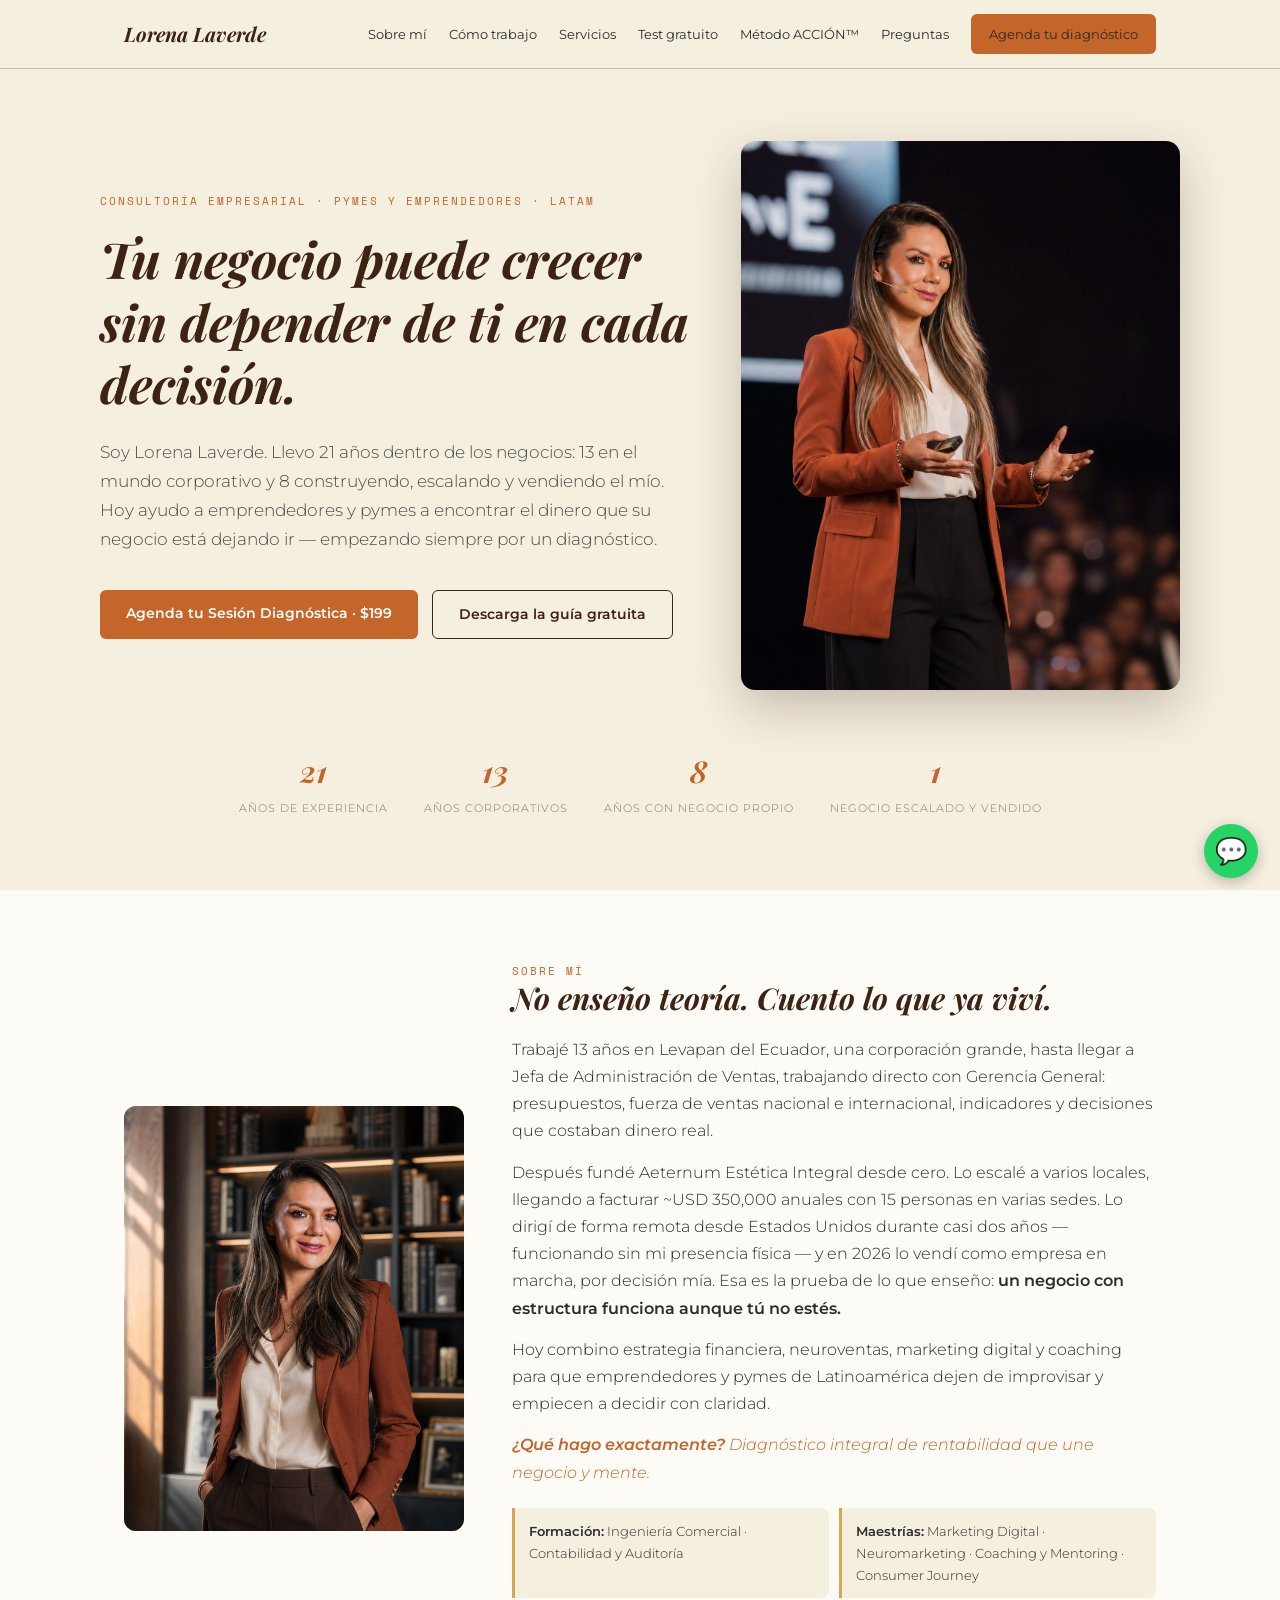
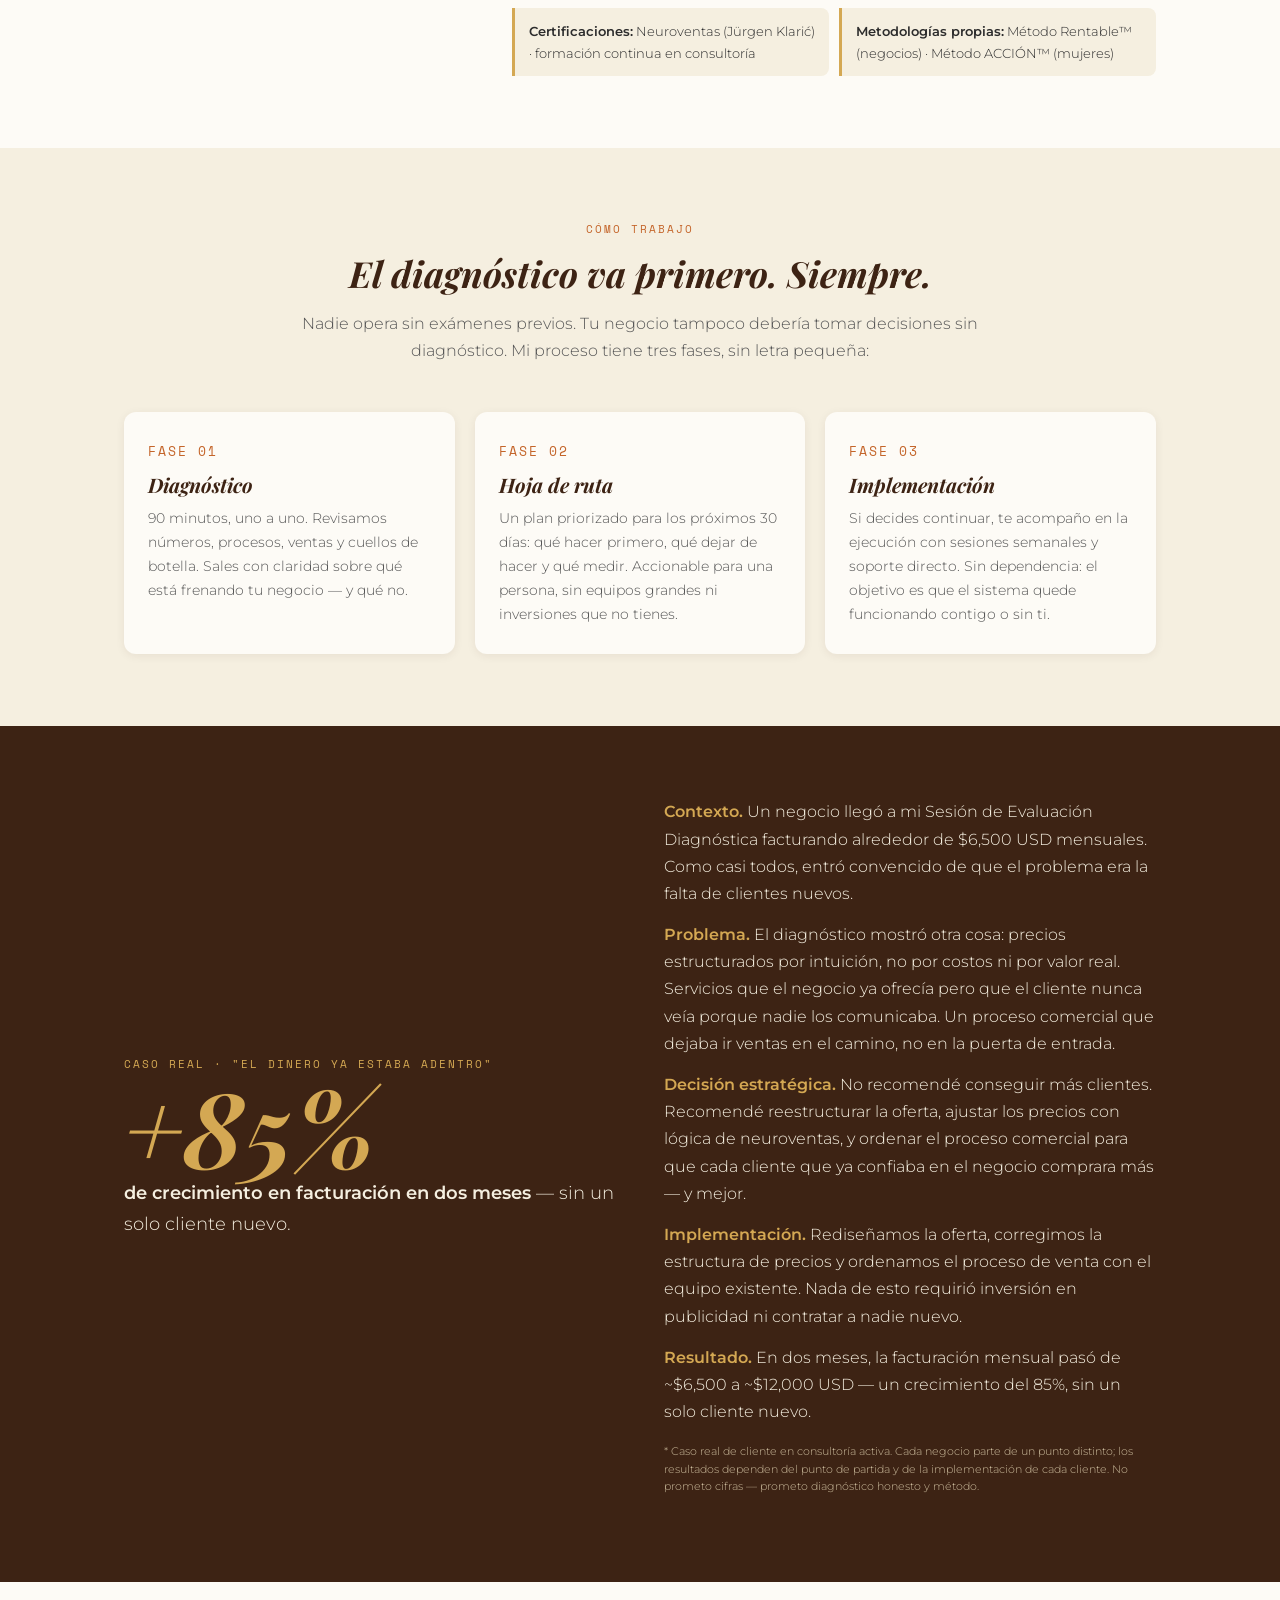
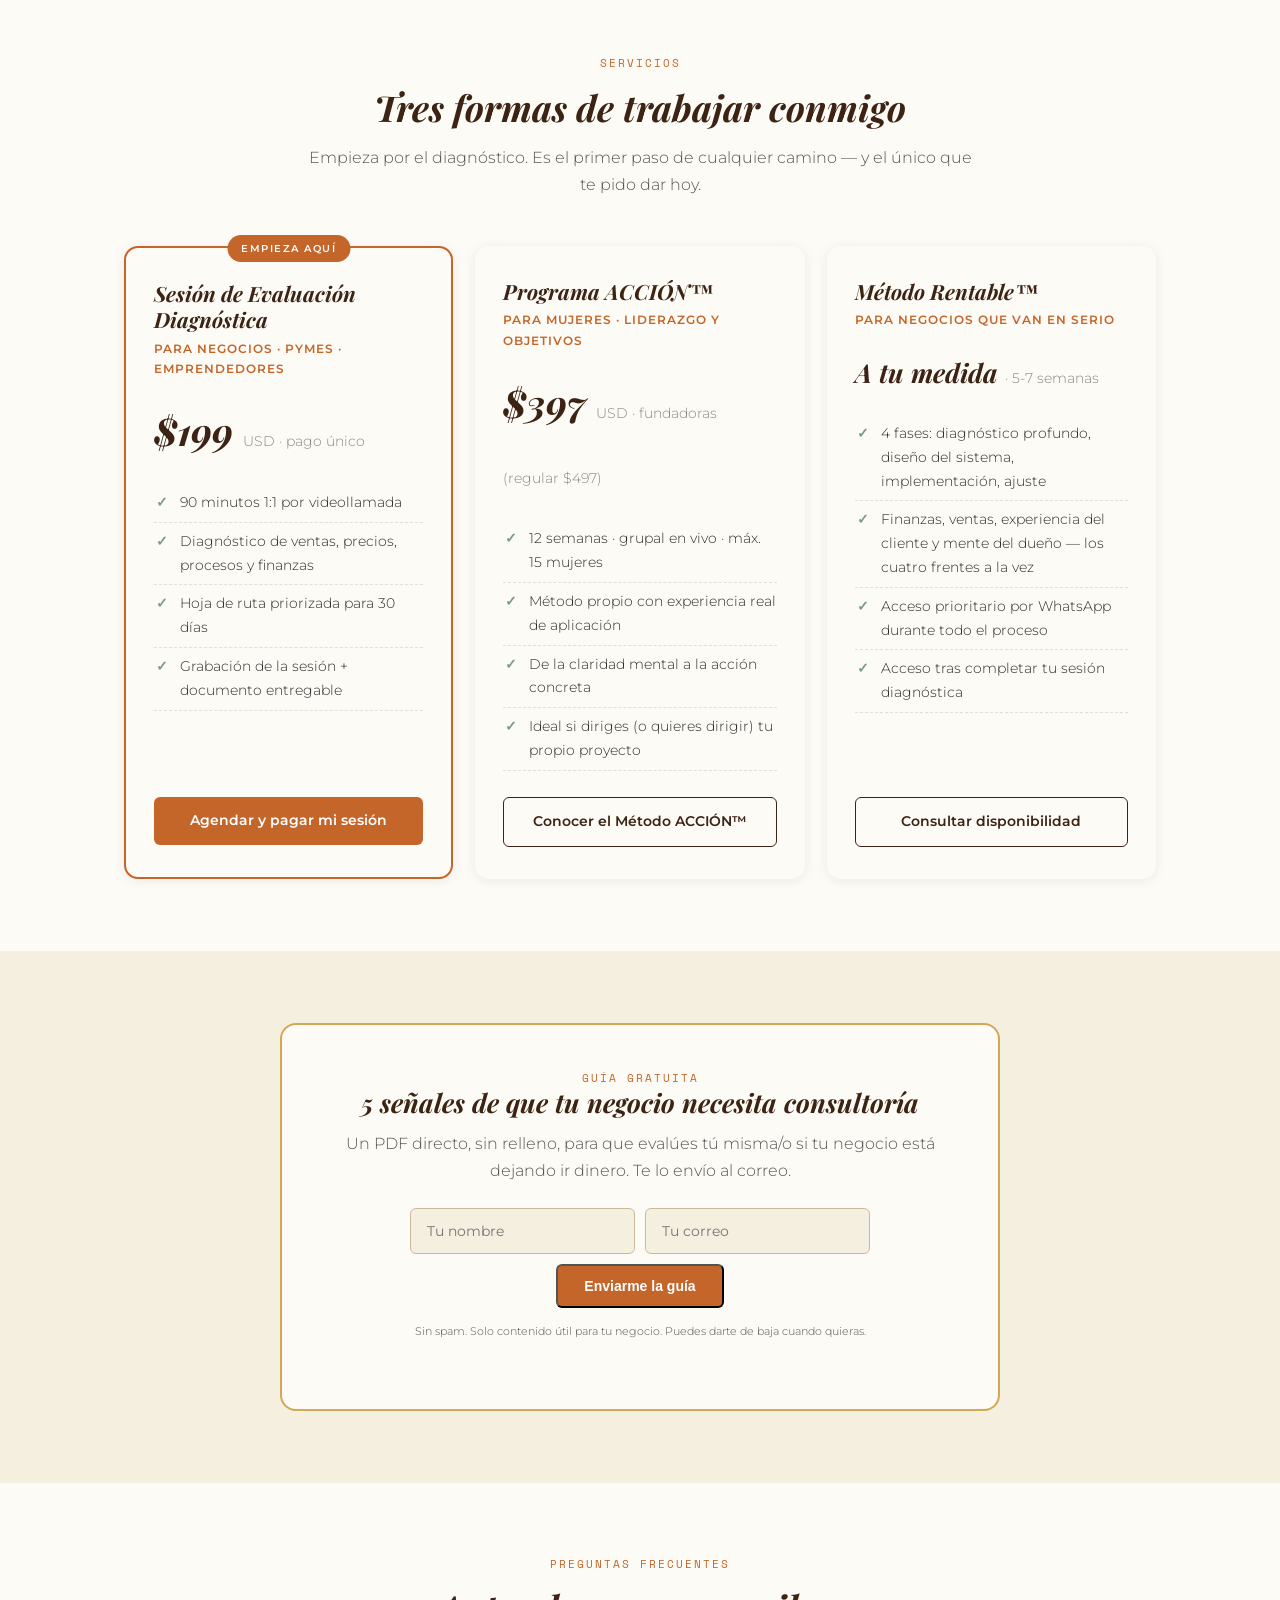
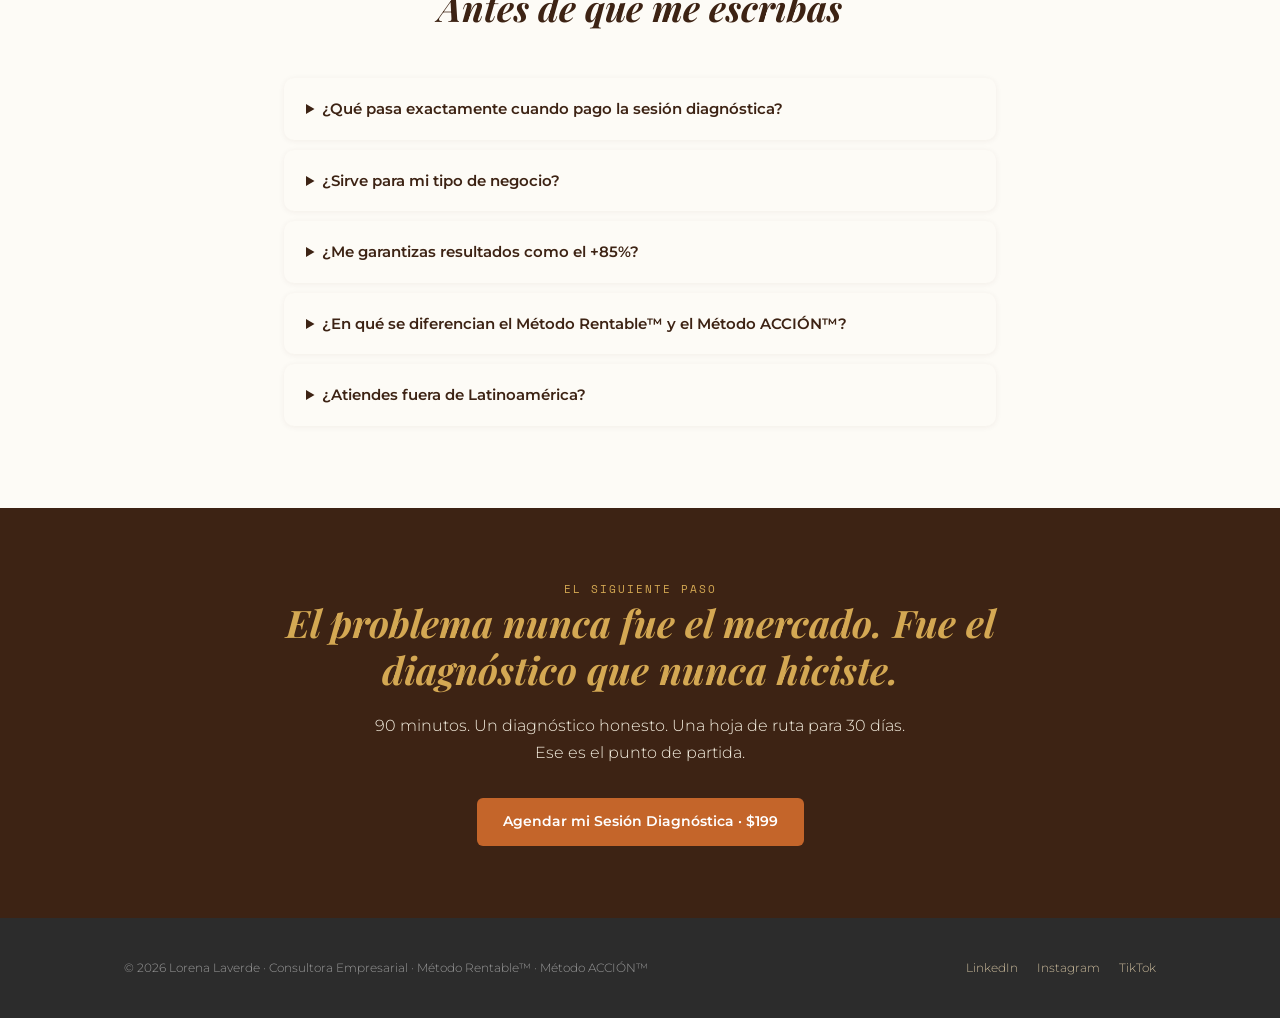
==== lorena-laverde-web/index.html @ a26226c2 "Actualizar index.html: credenciales Levapan, caso +85% completo, categoria propia" ====
<!DOCTYPE html>
<html lang="es">
<head>
<!-- Google tag (gtag.js) -->
<script async src="https://www.googletagmanager.com/gtag/js?id=G-2PYR5ZHFL8"></script>
<script>
  window.dataLayer = window.dataLayer || [];
  function gtag(){dataLayer.push(arguments);}
  gtag('js', new Date());

  gtag('config', 'G-2PYR5ZHFL8');
</script>
<!-- Meta Pixel Code -->
<script>
!function(f,b,e,v,n,t,s)
{if(f.fbq)return;n=f.fbq=function(){n.callMethod?
n.callMethod.apply(n,arguments):n.queue.push(arguments)};
if(!f._fbq)f._fbq=n;n.push=n;n.loaded=!0;n.version='2.0';
n.queue=[];t=b.createElement(e);t.async=!0;
t.src=v;s=b.getElementsByTagName(e)[0];
s.parentNode.insertBefore(t,s)}(window, document,'script',
'https://connect.facebook.net/en_US/fbevents.js');
fbq('init', '2135381260666384');
fbq('track', 'PageView');
</script>
<noscript><img height="1" width="1" style="display:none"
src="https://www.facebook.com/tr?id=2135381260666384&ev=PageView&noscript=1"
/></noscript>
<!-- End Meta Pixel Code -->
<meta charset="UTF-8">
<meta name="viewport" content="width=device-width, initial-scale=1.0">

<!-- ══════════ SEO ══════════ -->
<title>Lorena Laverde · Consultora Empresarial para Pymes y Emprendedores en Latinoamérica</title>
<meta name="description" content="Consultoría empresarial con 21 años de experiencia real: 13 en el mundo corporativo y 8 construyendo, escalando y vendiendo mi propio negocio. Sesión de Evaluación Diagnóstica de 90 minutos para pymes y emprendedores de LATAM.">
<meta name="keywords" content="consultora empresarial, consultoría para pymes, consultoría de negocios latinoamérica, diagnóstico de negocio, estrategia empresarial, Lorena Laverde, Método Rentable, Método ACCIÓN">
<link rel="canonical" href="https://lorenalaverde.com/">
<meta name="robots" content="index, follow">

<!-- Open Graph -->
<meta property="og:type" content="website">
<meta property="og:url" content="https://lorenalaverde.com/">
<meta property="og:title" content="Lorena Laverde · Consultora Empresarial">
<meta property="og:description" content="Tu negocio puede crecer sin depender de ti en cada decisión. Sesión diagnóstica de 90 minutos + hoja de ruta de 30 días.">
<meta property="og:image" content="https://lorenalaverde.com/foto-lorena-escenario.jpg">
<meta property="og:locale" content="es_LA">

<!-- Twitter -->
<meta name="twitter:card" content="summary_large_image">
<meta name="twitter:title" content="Lorena Laverde · Consultora Empresarial">
<meta name="twitter:description" content="Diagnóstico de negocio de 90 minutos + hoja de ruta de 30 días. Pymes y emprendedores LATAM.">

<!-- JSON-LD -->
<script type="application/ld+json">
{
  "@context": "https://schema.org",
  "@type": "ProfessionalService",
  "name": "Lorena Laverde · Consultora Empresarial",
  "url": "https://lorenalaverde.com",
  "description": "Consultoría empresarial para startups, emprendimientos y pymes en Latinoamérica. Diagnóstico, estrategia e implementación.",
  "founder": {
    "@type": "Person",
    "name": "Lorena Laverde",
    "jobTitle": "Consultora Empresarial",
    "sameAs": [
      "https://www.linkedin.com/in/lorenalaverde",
      "https://www.instagram.com/lorenalaverdeofficial",
      "https://www.tiktok.com/@lorenalaverdeofficial"
    ]
  },
  "areaServed": "Latinoamérica y Estados Unidos",
  "priceRange": "$199 - $2500",
  "makesOffer": {
    "@type": "Offer",
    "name": "Sesión de Evaluación Diagnóstica",
    "price": "199",
    "priceCurrency": "USD"
  }
}
</script>

<!-- Fuentes de marca -->
<link rel="preconnect" href="https://fonts.googleapis.com">
<link rel="preconnect" href="https://fonts.gstatic.com" crossorigin>
<link href="https://fonts.googleapis.com/css2?family=Playfair+Display:ital,wght@1,700&family=Montserrat:wght@300;400;600&family=Space+Mono&display=swap" rel="stylesheet">

<link rel="stylesheet" href="css/style.css?v=2">
<link rel="stylesheet" href="css/responsive.css">
<link rel="icon" type="image/svg+xml" href="assets/favicon.svg">
<link rel="preload" as="image" href="images/foto-lorena-escenario.jpg" fetchpriority="high">
<script src="js/main.js" defer></script>
</head>
<body>

<nav>
  <div class="nav-in">
    <a class="logo" href="#">Lorena Laverde</a>
    <button class="menu-btn" aria-label="Abrir menú" onclick="document.querySelector('.nav-links').classList.toggle('open')">☰</button>
    <div class="nav-links" onclick="this.classList.remove('open')">
      <a href="#sobre">Sobre mí</a>
      <a href="#proceso">Cómo trabajo</a>
      <a href="#servicios">Servicios</a>
      <a href="test.html">Test gratuito</a>
      <a href="metodo/metodo-accion.html">Método ACCIÓN™</a>
      <a href="#faq">Preguntas</a>
      <a class="btn small" href="#servicios">Agenda tu diagnóstico</a>
    </div>
  </div>
</nav>

<!-- ══════════ HERO ══════════ -->
<header class="hero wrap">
  <div class="hero-grid">
    <div>
      <div class="mono">Consultoría empresarial · Pymes y emprendedores · LATAM</div>
      <h1>Tu negocio puede crecer sin depender de ti en cada decisión.</h1>
      <p class="sub">Soy Lorena Laverde. Llevo 21 años dentro de los negocios: 13 en el mundo corporativo y 8 construyendo, escalando y vendiendo el mío.<span class="sub-more"> Hoy ayudo a emprendedores y pymes a encontrar el dinero que su negocio está dejando ir — empezando siempre por un diagnóstico.</span></p>
      <div class="ctas">
        <a class="btn" href="#servicios">Agenda tu Sesión Diagnóstica · $199</a>
        <a class="btn ghost" href="#guia">Descarga la guía gratuita</a>
      </div>
    </div>
    <img class="hero-img" src="images/foto-lorena-escenario.jpg" fetchpriority="high" width="1195" height="1800" onerror="this.onerror=null;this.src='images/foto-lorena-hero.jpg'" alt="Lorena Laverde, consultora empresarial, presentando estrategia ante empresarios">
  </div>
  <div class="trust">
    <div class="t"><div class="num">21</div><div class="lbl">años de experiencia</div></div>
    <div class="t"><div class="num">13</div><div class="lbl">años corporativos</div></div>
    <div class="t"><div class="num">8</div><div class="lbl">años con negocio propio</div></div>
    <div class="t"><div class="num">1</div><div class="lbl">negocio escalado y vendido</div></div>
  </div>
</header>

<!-- ══════════ SOBRE ══════════ -->
<section class="alt" id="sobre">
  <div class="wrap about">
    <div class="foto"><img src="images/foto-lorena.jpg" loading="lazy" width="1195" height="1800" alt="Lorena Laverde, consultora empresarial, presentando estrategia de negocios"></div>
    <div>
      <div class="mono">Sobre mí</div>
      <h2>No enseño teoría. Cuento lo que ya viví.</h2>
      <p>Trabajé 13 años en Levapan del Ecuador, una corporación grande, hasta llegar a Jefa de Administración de Ventas, trabajando directo con Gerencia General: presupuestos, fuerza de ventas nacional e internacional, indicadores y decisiones que costaban dinero real.</p>
      <p>Después fundé Aeternum Estética Integral desde cero. Lo escalé a varios locales, llegando a facturar ~USD 350,000 anuales con 15 personas en varias sedes. Lo dirigí de forma remota desde Estados Unidos durante casi dos años — funcionando sin mi presencia física — y en 2026 lo vendí como empresa en marcha, por decisión mía. Esa es la prueba de lo que enseño: <strong>un negocio con estructura funciona aunque tú no estés.</strong></p>
      <p>Hoy combino estrategia financiera, neuroventas, marketing digital y coaching para que emprendedores y pymes de Latinoamérica dejen de improvisar y empiecen a decidir con claridad.</p>
      <p style="font-style:italic;color:var(--terracota);"><strong>¿Qué hago exactamente?</strong> Diagnóstico integral de rentabilidad que une negocio y mente.</p>
      <div class="hitos">
        <div class="hito"><strong>Formación:</strong> Ingeniería Comercial · Contabilidad y Auditoría</div>
        <div class="hito"><strong>Maestrías:</strong> Marketing Digital · Neuromarketing · Coaching y Mentoring · Consumer Journey</div>
        <div class="hito"><strong>Certificaciones:</strong> Neuroventas (Jürgen Klarić) · formación continua en consultoría</div>
        <div class="hito"><strong>Metodologías propias:</strong> Método Rentable™ (negocios) · Método ACCIÓN™ (mujeres)</div>
      </div>
    </div>
  </div>
</section>

<!-- ══════════ PROCESO ══════════ -->
<section id="proceso">
  <div class="wrap">
    <div class="sec-head">
      <div class="mono">Cómo trabajo</div>
      <h2>El diagnóstico va primero. Siempre.</h2>
      <p>Nadie opera sin exámenes previos. Tu negocio tampoco debería tomar decisiones sin diagnóstico. Mi proceso tiene tres fases, sin letra pequeña:</p>
    </div>
    <div class="pasos">
      <div class="paso">
        <div class="n">FASE 01</div>
        <h3>Diagnóstico</h3>
        <p>90 minutos, uno a uno. Revisamos números, procesos, ventas y cuellos de botella. Sales con claridad sobre qué está frenando tu negocio — y qué no.</p>
      </div>
      <div class="paso">
        <div class="n">FASE 02</div>
        <h3>Hoja de ruta</h3>
        <p>Un plan priorizado para los próximos 30 días: qué hacer primero, qué dejar de hacer y qué medir. Accionable para una persona, sin equipos grandes ni inversiones que no tienes.</p>
      </div>
      <div class="paso">
        <div class="n">FASE 03</div>
        <h3>Implementación</h3>
        <p>Si decides continuar, te acompaño en la ejecución con sesiones semanales y soporte directo. Sin dependencia: el objetivo es que el sistema quede funcionando contigo o sin ti.</p>
      </div>
    </div>
  </div>
</section>

<!-- ══════════ CASO ══════════ -->
<section class="dark">
  <div class="wrap caso">
    <div>
      <div class="mono" style="color:var(--oro)">Caso real · "El dinero ya estaba adentro"</div>
      <div class="caso-num">+85%</div>
      <p style="font-size:18px;color:var(--crema);"><strong>de crecimiento en facturación en dos meses</strong> — sin un solo cliente nuevo.</p>
    </div>
    <div>
      <p><strong style="color:var(--oro);">Contexto.</strong> Un negocio llegó a mi Sesión de Evaluación Diagnóstica facturando alrededor de $6,500 USD mensuales. Como casi todos, entró convencido de que el problema era la falta de clientes nuevos.</p>
      <p><strong style="color:var(--oro);">Problema.</strong> El diagnóstico mostró otra cosa: precios estructurados por intuición, no por costos ni por valor real. Servicios que el negocio ya ofrecía pero que el cliente nunca veía porque nadie los comunicaba. Un proceso comercial que dejaba ir ventas en el camino, no en la puerta de entrada.</p>
      <p><strong style="color:var(--oro);">Decisión estratégica.</strong> No recomendé conseguir más clientes. Recomendé reestructurar la oferta, ajustar los precios con lógica de neuroventas, y ordenar el proceso comercial para que cada cliente que ya confiaba en el negocio comprara más — y mejor.</p>
      <p><strong style="color:var(--oro);">Implementación.</strong> Rediseñamos la oferta, corregimos la estructura de precios y ordenamos el proceso de venta con el equipo existente. Nada de esto requirió inversión en publicidad ni contratar a nadie nuevo.</p>
      <p><strong style="color:var(--oro);">Resultado.</strong> En dos meses, la facturación mensual pasó de ~$6,500 a ~$12,000 USD — un crecimiento del 85%, sin un solo cliente nuevo.</p>
      <p class="disclaimer">* Caso real de cliente en consultoría activa. Cada negocio parte de un punto distinto; los resultados dependen del punto de partida y de la implementación de cada cliente. No prometo cifras — prometo diagnóstico honesto y método.</p>
    </div>
  </div>
</section>

<!-- ══════════ SERVICIOS ══════════ -->
<section class="alt" id="servicios">
  <div class="wrap">
    <div class="sec-head">
      <div class="mono">Servicios</div>
      <h2>Tres formas de trabajar conmigo</h2>
      <p>Empieza por el diagnóstico. Es el primer paso de cualquier camino — y el único que te pido dar hoy.</p>
    </div>
    <div class="cards">

      <div class="card destacada">
        <div class="tag">Empieza aquí</div>
        <h3>Sesión de Evaluación Diagnóstica</h3>
        <div class="para">Para negocios · pymes · emprendedores</div>
        <div class="precio">$199 <span>USD · pago único</span></div>
        <ul>
          <li>90 minutos 1:1 por videollamada</li>
          <li>Diagnóstico de ventas, precios, procesos y finanzas</li>
          <li>Hoja de ruta priorizada para 30 días</li>
          <li>Grabación de la sesión + documento entregable</li>
        </ul>
        <a class="btn" href="https://buy.stripe.com/3cI14n7ZP8wqeGM5vogUM02">Agendar y pagar mi sesión</a>
      </div>

      <div class="card">
        <h3>Programa ACCIÓN™</h3>
        <div class="para">Para mujeres · liderazgo y objetivos</div>
        <div class="precio">$397 <span>USD · fundadoras (regular $497)</span></div>
        <ul>
          <li>12 semanas · grupal en vivo · máx. 15 mujeres</li>
          <li>Método propio con experiencia real de aplicación</li>
          <li>De la claridad mental a la acción concreta</li>
          <li>Ideal si diriges (o quieres dirigir) tu propio proyecto</li>
        </ul>
        <a class="btn ghost" href="metodo/metodo-accion.html">Conocer el Método ACCIÓN™</a>
      </div>

      <div class="card">
        <h3>Método Rentable™</h3>
        <div class="para">Para negocios que van en serio</div>
        <div class="precio" style="font-size:26px;">A tu medida <span>· 5-7 semanas</span></div>
        <ul>
          <li>4 fases: diagnóstico profundo, diseño del sistema, implementación, ajuste</li>
          <li>Finanzas, ventas, experiencia del cliente y mente del dueño — los cuatro frentes a la vez</li>
          <li>Acceso prioritario por WhatsApp durante todo el proceso</li>
          <li>Acceso tras completar tu sesión diagnóstica</li>
        </ul>
        <a class="btn ghost" href="https://wa.me/17063327508?text=Hola%20Lorena,%20quiero%20informaci%C3%B3n%20del%20m%C3%A9todo%20rentable">Consultar disponibilidad</a>
      </div>

    </div>
  </div>
</section>

<!-- ══════════ LEAD MAGNET ══════════ -->
<section id="guia">
  <div class="wrap">
    <div class="lead-box">
      <div class="mono">Guía gratuita</div>
      <h2>5 señales de que tu negocio necesita consultoría</h2>
      <p>Un PDF directo, sin relleno, para que evalúes tú misma/o si tu negocio está dejando ir dinero. Te lo envío al correo.</p>
      <form class="lead-form" id="leadForm" action="https://formspree.io/f/mqevjedk" method="POST">
        <input type="text" name="nombre" placeholder="Tu nombre" required>
        <input type="email" name="email" placeholder="Tu correo" required>
        <button class="btn" type="submit">Enviarme la guía</button>
      </form>
      <div id="leadOk" style="display:none;">
        <p style="color:var(--salvia);font-weight:600;margin-bottom:16px;">✓ ¡Listo! Aquí tienes tu guía:</p>
        <a class="btn" href="downloads/Guia_5_Senales_LorenaLaverde.pdf" download>Descargar la guía (PDF)</a>
      </div>
      <p class="lead-note">Sin spam. Solo contenido útil para tu negocio. Puedes darte de baja cuando quieras.</p>
      
    </div>
  </div>
</section>

<!-- ══════════ FAQ ══════════ -->
<section class="alt" id="faq">
  <div class="wrap" style="max-width:760px;">
    <div class="sec-head">
      <div class="mono">Preguntas frecuentes</div>
      <h2>Antes de que me escribas</h2>
    </div>
    <details>
      <summary>¿Qué pasa exactamente cuando pago la sesión diagnóstica?</summary>
      <p>Tras el pago recibes la confirmación y coordinamos tu fecha por WhatsApp en menos de 24 horas. Antes de la sesión te envío un cuestionario breve para aprovechar los 90 minutos al máximo. Después de la sesión recibes la grabación y tu hoja de ruta de 30 días por escrito.</p>
    </details>
    <details>
      <summary>¿Sirve para mi tipo de negocio?</summary>
      <p>Trabajo con emprendimientos, startups y pymes de servicios y comercio en Latinoamérica y con hispanos en Estados Unidos. Si tu negocio vende y quieres que venda mejor —o que funcione sin que estés en todo— sí aplica. Si busco algo distinto a lo que necesitas, te lo digo en la sesión: la honestidad es parte del servicio.</p>
    </details>
    <details>
      <summary>¿Me garantizas resultados como el +85%?</summary>
      <p>No, y desconfía de quien te lo garantice. Ese es un caso real, pero cada negocio parte de un punto distinto y los resultados dependen de la implementación. Lo que sí te garantizo: un diagnóstico honesto, un plan claro y método probado en negocios reales — incluido el mío.</p>
    </details>
    <details>
      <summary>¿En qué se diferencian el Método Rentable™ y el Método ACCIÓN™?</summary>
      <p>Los dos parten de la misma mirada: diagnosticar lo que pasa en el negocio y lo que pasa en la cabeza de quien lo dirige, al mismo tiempo. El Método Rentable™ aplica esa mirada al negocio: diagnóstico, estrategia y estructura para que la empresa sea rentable y funcione sin depender de una sola persona. El Método ACCIÓN™ la aplica a la persona: mujeres que quieren pasar de la intención a la ejecución en sus objetivos personales y profesionales.</p>
    </details>
    <details>
      <summary>¿Atiendes fuera de Latinoamérica?</summary>
      <p>Sí. Trabajo online desde Estados Unidos con clientes de cualquier país. Las sesiones son por videollamada y los horarios se coordinan según tu zona horaria.</p>
    </details>
  </div>
</section>

<!-- ══════════ CTA FINAL ══════════ -->
<section class="dark final">
  <div class="wrap">
    <div class="mono" style="color:var(--oro)">El siguiente paso</div>
    <h2>El problema nunca fue el mercado. Fue el diagnóstico que nunca hiciste.</h2>
    <p>90 minutos. Un diagnóstico honesto. Una hoja de ruta para 30 días. Ese es el punto de partida.</p>
    <a class="btn" href="https://buy.stripe.com/3cI14n7ZP8wqeGM5vogUM02">Agendar mi Sesión Diagnóstica · $199</a>
  </div>
</section>

<footer>
  <div class="foot">
    <div>© 2026 Lorena Laverde · Consultora Empresarial · Método Rentable™ · Método ACCIÓN™</div>
    <div>
      <a href="https://www.linkedin.com/in/lorenalaverde" rel="noopener">LinkedIn</a>
      <a href="https://www.instagram.com/lorenalaverdeofficial" rel="noopener">Instagram</a>
      <a href="https://www.tiktok.com/@lorenalaverdeofficial" rel="noopener">TikTok</a>
    </div>
  </div>
</footer>

<a class="wa-float" href="https://wa.me/17063327508?text=Hola%20Lorena,%20vengo%20de%20tu%20web" aria-label="WhatsApp">💬</a>

</body>
</html>
---- lorena-laverde-web/css/style.css ----
/* Lorena Laverde · Firma Consultora — estilos base */
:root{
    --espresso:#3D2314; --terracota:#C4652A; --oro:#D4A853; --salvia:#7A9E7E;
    --crema:#F5EFE0; --arena:#C9B99A; --carbon:#2C2C2C; --blanco:#FDFBF6;
  }
  *{box-sizing:border-box;margin:0;padding:0;}
  html{scroll-behavior:smooth;}
  body{font-family:'Montserrat',sans-serif;font-weight:300;background:var(--crema);color:var(--carbon);line-height:1.7;}
  h1,h2,h3{font-family:'Playfair Display',serif;font-style:italic;font-weight:700;color:var(--espresso);line-height:1.25;}
  .mono{font-family:'Space Mono',monospace;font-size:11px;letter-spacing:2px;text-transform:uppercase;color:var(--terracota);}
  .wrap{max-width:1080px;margin:0 auto;padding:0 24px;}
  section{padding:72px 0;}
  strong{font-weight:600;}

  /* NAV */
  nav{position:sticky;top:0;z-index:50;background:rgba(245,239,224,0.95);backdrop-filter:blur(8px);border-bottom:1px solid var(--arena);}
  .nav-in{display:flex;justify-content:space-between;align-items:center;padding:14px 24px;max-width:1080px;margin:0 auto;}
  .logo{font-family:'Playfair Display',serif;font-style:italic;font-weight:700;font-size:20px;color:var(--espresso);text-decoration:none;}
  .nav-links{display:flex;gap:22px;align-items:center;}
  .nav-links a{font-size:13px;text-decoration:none;color:var(--carbon);font-weight:400;}
  .nav-links a:hover{color:var(--terracota);}
  .btn{display:inline-block;background:var(--terracota);color:white;padding:12px 26px;border-radius:6px;text-decoration:none;font-weight:600;font-size:14px;transition:background .2s;}
  .btn:hover{background:var(--espresso);}
  .btn.small{padding:9px 18px;font-size:13px;}
  .btn.ghost{background:transparent;border:1.5px solid var(--espresso);color:var(--espresso);}
  .btn.ghost:hover{background:var(--espresso);color:white;}
  .menu-btn{display:none;background:none;border:none;font-size:26px;color:var(--espresso);cursor:pointer;line-height:1;}
  

  /* HERO */
  .hero{padding:72px 0 72px;}
  .hero-grid{display:grid;grid-template-columns:1.35fr 1fr;gap:48px;align-items:center;}
  
  .hero h1{font-size:clamp(30px,5vw,50px);margin:18px 0 22px;}
  .hero p.sub{font-size:17px;margin:0 0 36px;color:#4a4a4a;}
  .hero .ctas{display:flex;gap:14px;flex-wrap:wrap;}
  .hero-img{width:100%;height:auto;aspect-ratio:4/5;max-height:560px;object-fit:cover;object-position:top center;border-radius:14px;box-shadow:0 18px 50px rgba(61,35,20,0.25);}
  .trust{display:flex;justify-content:center;gap:36px;flex-wrap:wrap;margin-top:56px;}
  .trust .t{text-align:center;}
  .trust .num{font-family:'Playfair Display',serif;font-style:italic;font-weight:700;font-size:30px;color:var(--terracota);}
  .trust .lbl{font-size:11px;letter-spacing:1px;text-transform:uppercase;color:#777;margin-top:2px;}

  /* SECCIONES ALTERNAS */
  .alt{background:var(--blanco);}
  .dark{background:var(--espresso);color:var(--crema);}
  .dark h2{color:var(--oro);}
  .sec-head{text-align:center;max-width:680px;margin:0 auto 48px;}
  .sec-head h2{font-size:clamp(24px,3.6vw,36px);margin-top:12px;}
  .sec-head p{margin-top:14px;color:#555;}
  .dark .sec-head p{color:var(--arena);}

  /* SOBRE */
  .about{display:grid;grid-template-columns:340px 1fr;gap:48px;align-items:center;}
  
  .foto{aspect-ratio:4/5;border-radius:12px;overflow:hidden;background:linear-gradient(160deg,var(--arena),var(--terracota));}
  .foto img{width:100%;height:100%;object-fit:cover;object-position:top center;display:block;}
  .about h2{font-size:30px;margin-bottom:18px;}
  .about p{margin-bottom:14px;}
  .hitos{display:grid;grid-template-columns:1fr 1fr;gap:10px;margin-top:22px;}
  
  .hito{background:var(--crema);border-left:3px solid var(--oro);border-radius:0 8px 8px 0;padding:12px 14px;font-size:13px;}

  /* PROCESO */
  .pasos{display:grid;grid-template-columns:repeat(3,1fr);gap:20px;}
  
  .paso{background:var(--blanco);border-radius:12px;padding:28px 24px;box-shadow:0 2px 10px rgba(61,35,20,0.07);}
  .paso .n{font-family:'Space Mono',monospace;font-size:13px;color:var(--terracota);letter-spacing:2px;}
  .paso h3{font-size:20px;margin:10px 0 10px;}
  .paso p{font-size:14px;color:#555;}

  /* SERVICIOS */
  .cards{display:grid;grid-template-columns:repeat(3,1fr);gap:22px;align-items:stretch;}
  
  .card{background:var(--blanco);border-radius:14px;padding:32px 28px;display:flex;flex-direction:column;box-shadow:0 2px 12px rgba(61,35,20,0.08);}
  .card.destacada{border:2px solid var(--terracota);position:relative;}
  .tag{position:absolute;top:-13px;left:50%;transform:translateX(-50%);background:var(--terracota);color:white;font-size:10px;font-weight:600;letter-spacing:1.5px;text-transform:uppercase;padding:5px 14px;border-radius:20px;white-space:nowrap;}
  .card h3{font-size:21px;margin-bottom:6px;}
  .card .para{font-size:12px;color:var(--terracota);font-weight:600;letter-spacing:1px;text-transform:uppercase;margin-bottom:14px;}
  .precio{font-family:'Playfair Display',serif;font-style:italic;font-weight:700;font-size:38px;color:var(--espresso);margin:6px 0 2px;}
  .precio span{font-size:14px;font-family:'Montserrat',sans-serif;font-style:normal;font-weight:300;color:#888;}
  .card ul{list-style:none;margin:18px 0 26px;flex:1;}
  .card li{font-size:14px;padding:7px 0 7px 26px;position:relative;border-bottom:1px dashed #E8DDD0;}
  .card li::before{content:"✓";position:absolute;left:2px;color:var(--salvia);font-weight:600;}
  .card .btn{text-align:center;}

  /* CASO */
  .caso{display:grid;grid-template-columns:1fr 1fr;gap:48px;align-items:center;}
  
  .caso-num{font-family:'Playfair Display',serif;font-style:italic;font-weight:700;font-size:clamp(60px,9vw,104px);color:var(--oro);line-height:1;}
  .caso p{margin-bottom:14px;}
  .disclaimer{font-size:11px;color:var(--arena);margin-top:18px;line-height:1.6;}

  /* LEAD MAGNET */
  .lead-box{background:var(--blanco);border:2px solid var(--oro);border-radius:16px;padding:44px 36px;max-width:720px;margin:0 auto;text-align:center;}
  .lead-box h2{font-size:26px;margin-bottom:10px;}
  .lead-box p{color:#555;margin-bottom:24px;}
  .lead-form{display:flex;gap:10px;max-width:460px;margin:0 auto;flex-wrap:wrap;justify-content:center;}
  .lead-form input{flex:1;min-width:220px;padding:13px 16px;border:1.5px solid var(--arena);border-radius:6px;font-family:'Montserrat',sans-serif;font-size:14px;background:var(--crema);}
  .lead-form input:focus{outline:none;border-color:var(--terracota);}
  .lead-note{font-size:11px;color:#999;margin-top:14px;}

  /* FAQ */
  details{background:var(--blanco);border-radius:10px;margin-bottom:10px;padding:18px 22px;box-shadow:0 1px 6px rgba(61,35,20,0.06);}
  summary{font-weight:600;font-size:15px;cursor:pointer;color:var(--espresso);}
  details p{margin-top:12px;font-size:14px;color:#555;}

  /* CTA FINAL */
  .final{text-align:center;}
  .final h2{font-size:clamp(26px,4vw,38px);max-width:720px;margin:0 auto 18px;}
  .final p{max-width:560px;margin:0 auto 32px;}

  /* FOOTER */
  footer{background:var(--carbon);color:#999;padding:40px 0;font-size:12px;}
  .foot{display:flex;justify-content:space-between;align-items:center;flex-wrap:wrap;gap:16px;max-width:1080px;margin:0 auto;padding:0 24px;}
  .foot a{color:var(--arena);text-decoration:none;margin-left:16px;}
  .foot a:hover{color:var(--oro);}

  /* WhatsApp flotante */
  .wa-float{position:fixed;bottom:22px;right:22px;background:#25D366;color:white;width:54px;height:54px;border-radius:50%;display:flex;align-items:center;justify-content:center;font-size:26px;text-decoration:none;box-shadow:0 4px 14px rgba(0,0,0,0.25);z-index:60;}
---- lorena-laverde-web/css/responsive.css ----
/* Lorena Laverde — media queries / responsive */
@media(max-width:720px){
    .menu-btn{display:block;}
    .nav-links{display:none;position:absolute;top:100%;left:0;right:0;background:var(--crema);flex-direction:column;align-items:stretch;text-align:center;padding:16px 24px;gap:14px;border-bottom:2px solid var(--arena);box-shadow:0 12px 24px rgba(61,35,20,0.18);}
    .nav-links.open{display:flex;}
    .nav-links a{font-size:15px;padding:4px 0;}
    section{padding:44px 0;}
    .hero{padding:18px 0 36px;}
    .hero h1{font-size:25px;margin:10px 0 12px;}
    .hero p.sub{font-size:13.5px;line-height:1.55;margin-bottom:18px;}
    .sub-more{display:none;}
    .mono{font-size:9px;letter-spacing:1.5px;}
    .hero .ctas{gap:10px;}
    .hero .ctas .btn{padding:11px 20px;font-size:13px;}
    .hero-grid{gap:20px;}
    .trust{gap:20px;margin-top:32px;}
  }

@media(max-width:820px){.hero-grid{grid-template-columns:1fr;text-align:center;}
    .hero .ctas{justify-content:center;}
    .hero-img{max-width:300px;height:230px;aspect-ratio:auto;object-fit:cover;object-position:center 18%;margin:0 auto;display:block;border-radius:14px;}}

@media(max-width:840px){.about{grid-template-columns:1fr;}}

@media(max-width:520px){.hitos{grid-template-columns:1fr;}}

@media(max-width:760px){.pasos{grid-template-columns:1fr;}}

@media(max-width:860px){.cards{grid-template-columns:1fr;max-width:480px;margin:0 auto;}}

@media(max-width:820px){.caso{grid-template-columns:1fr;}}
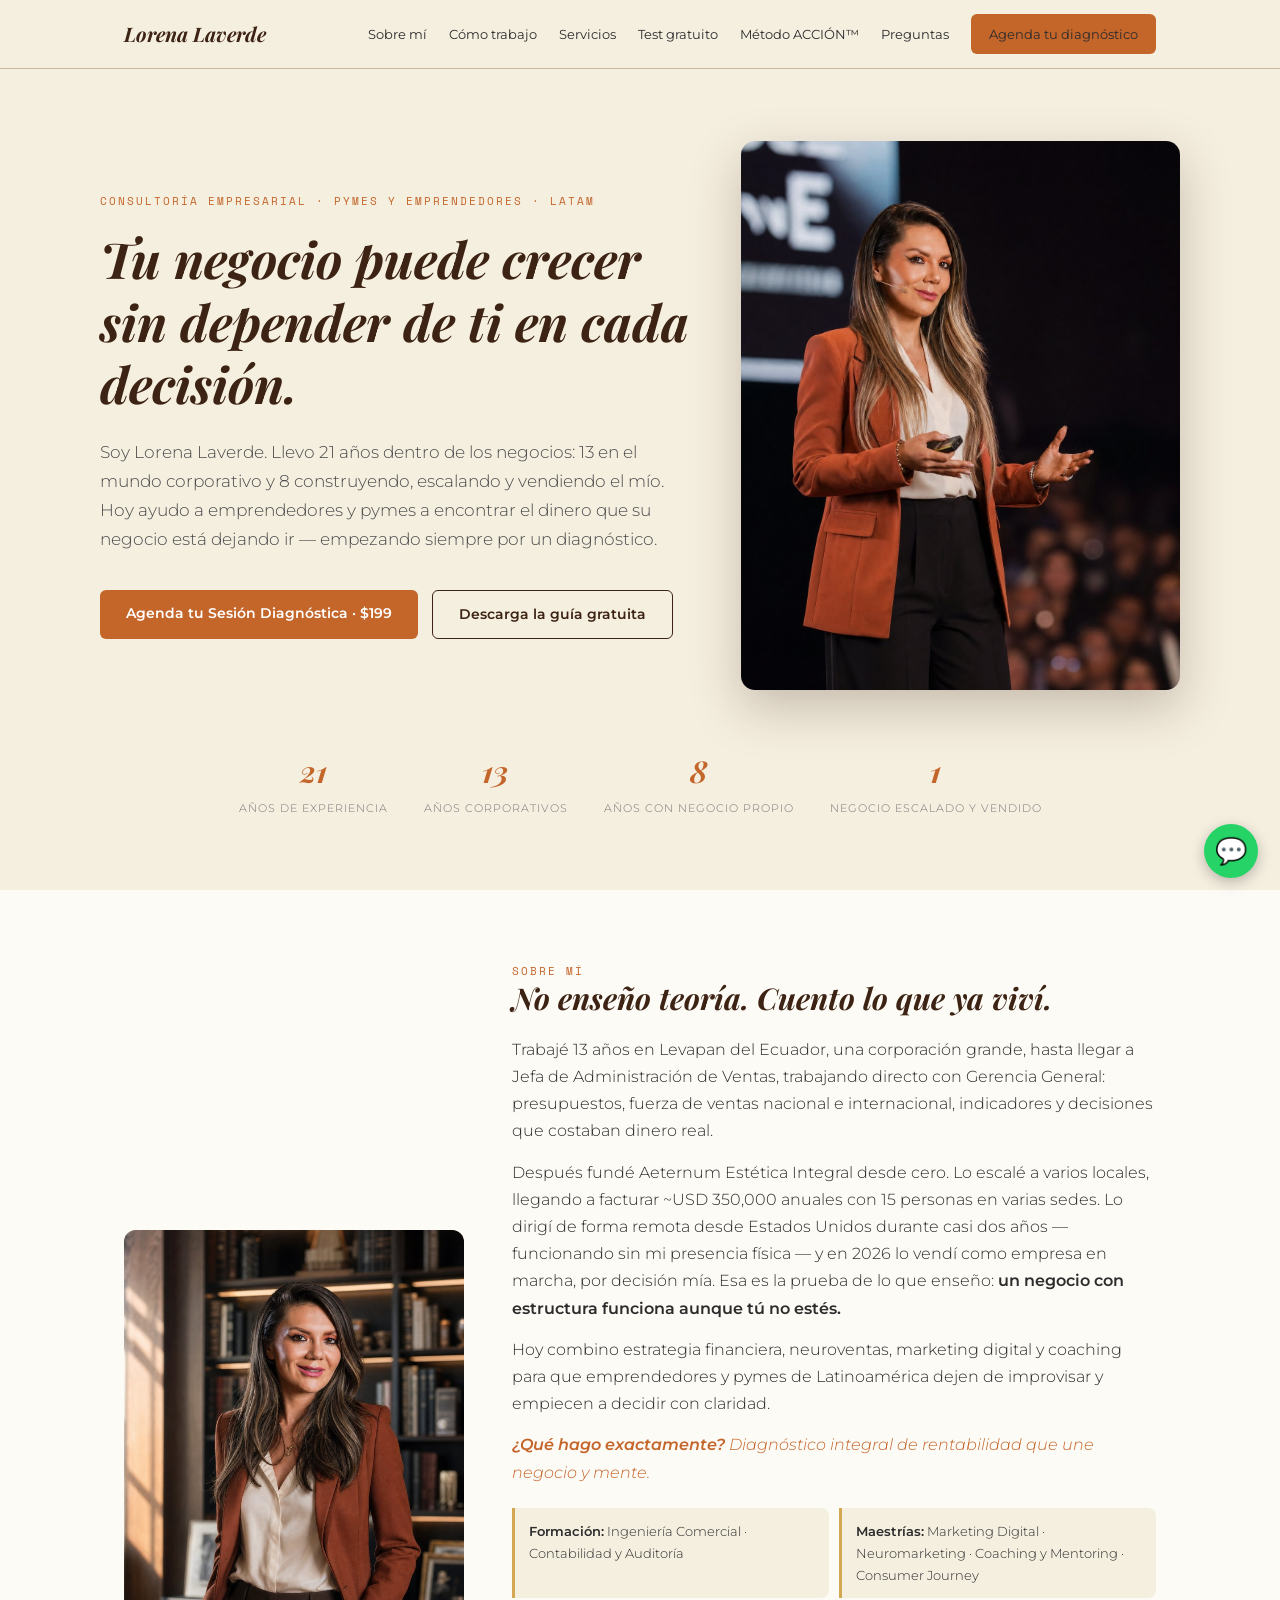
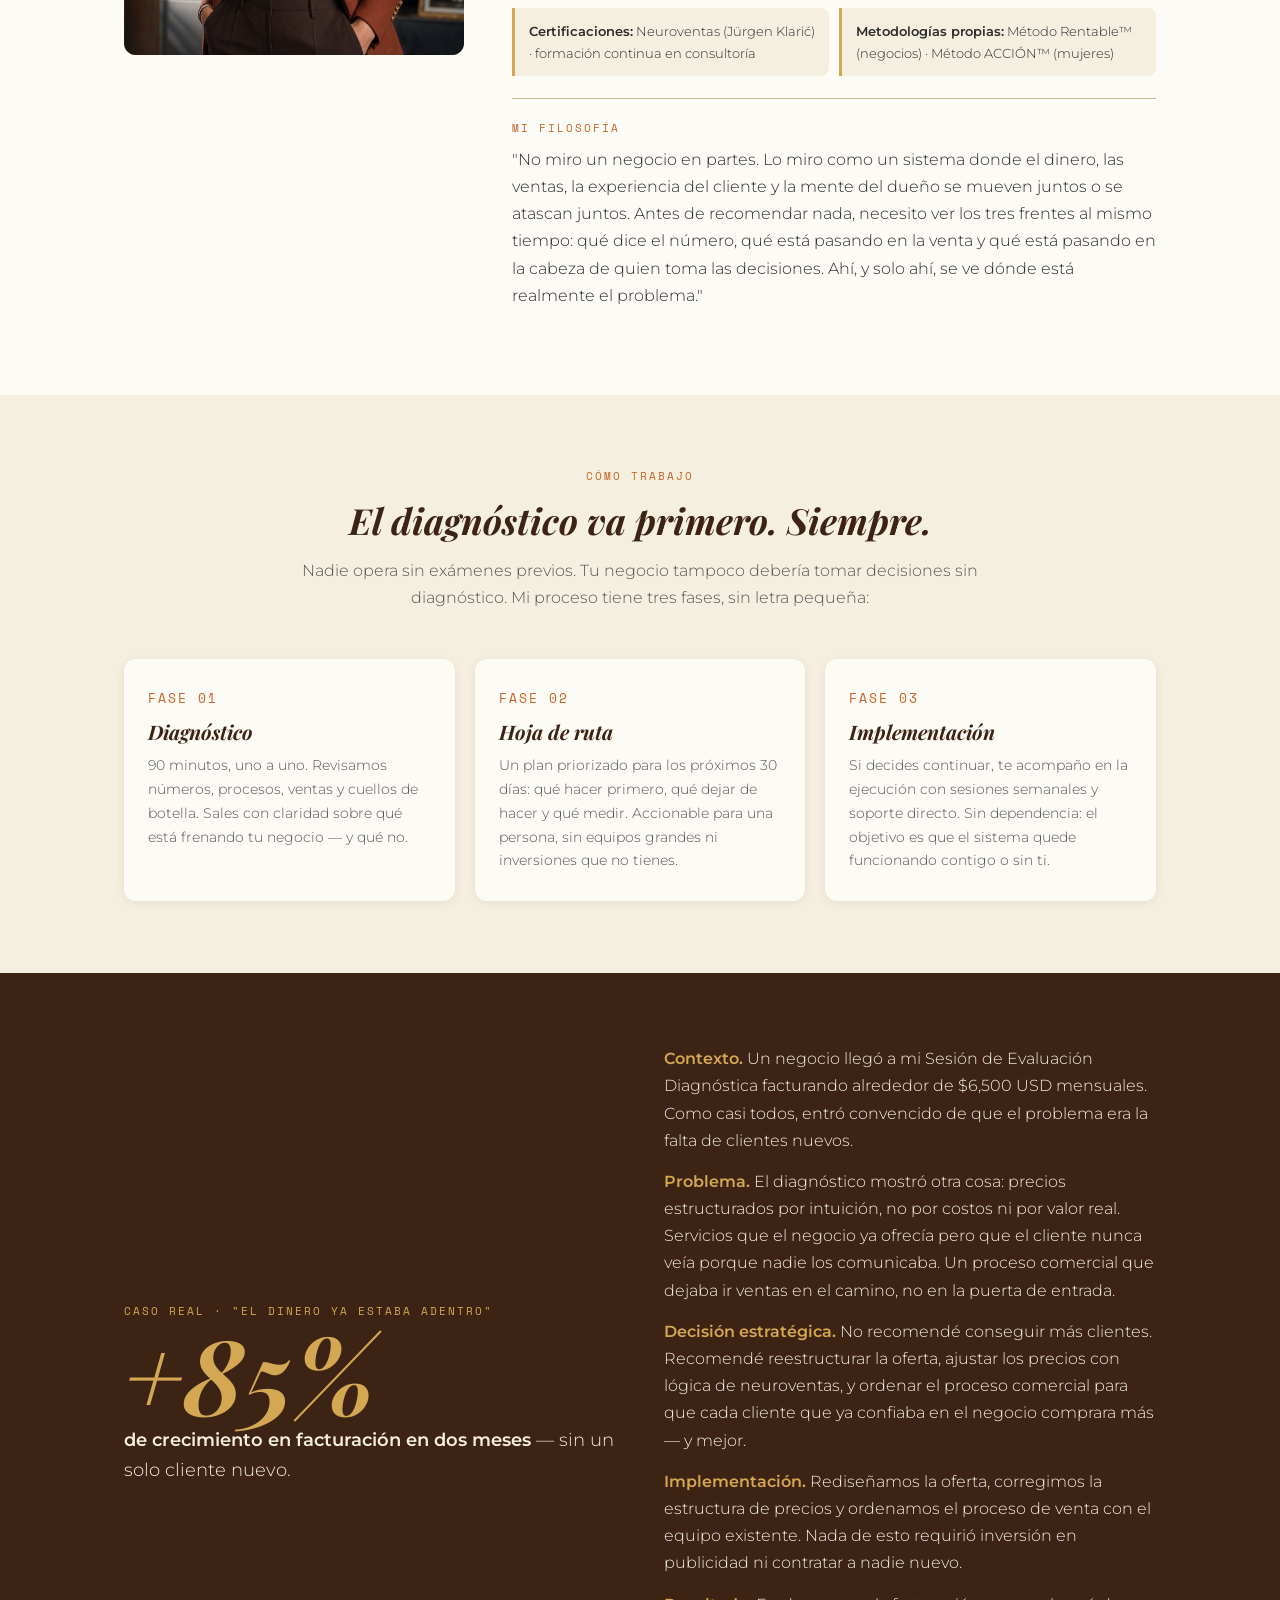
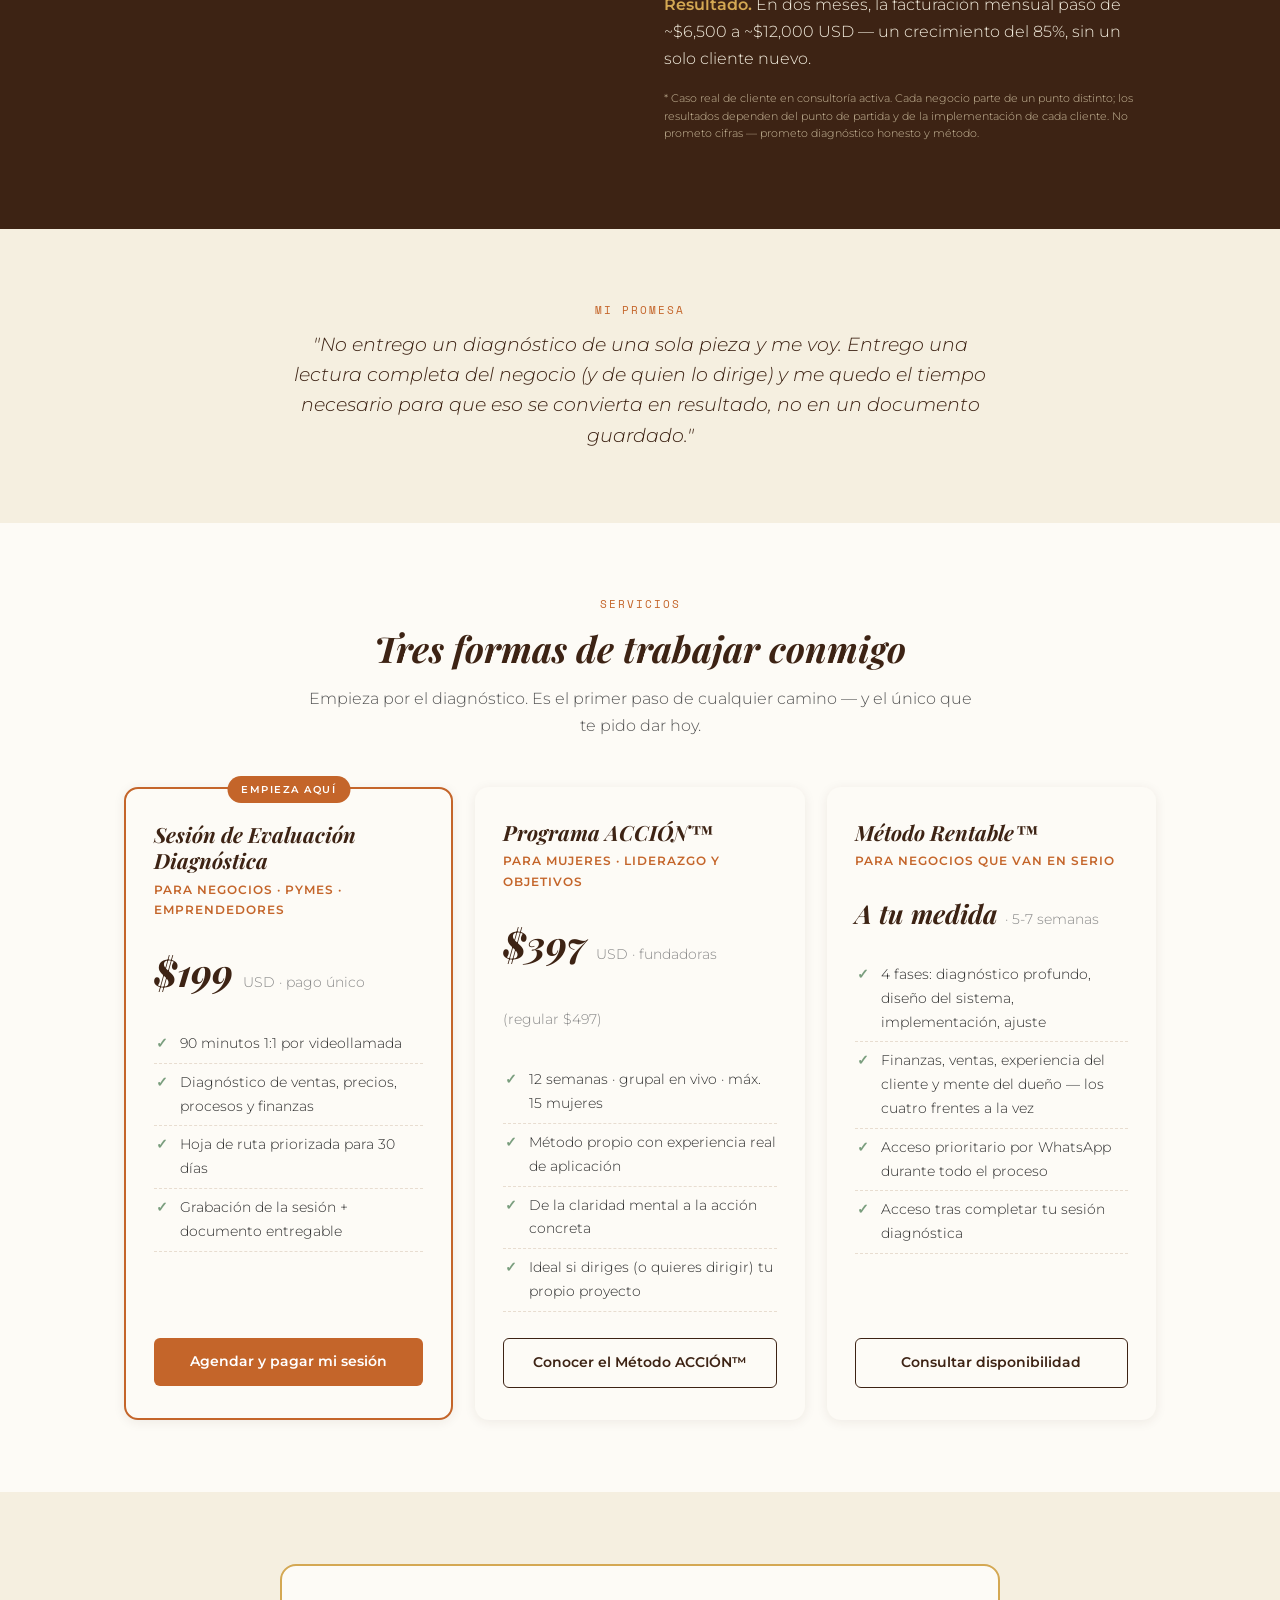
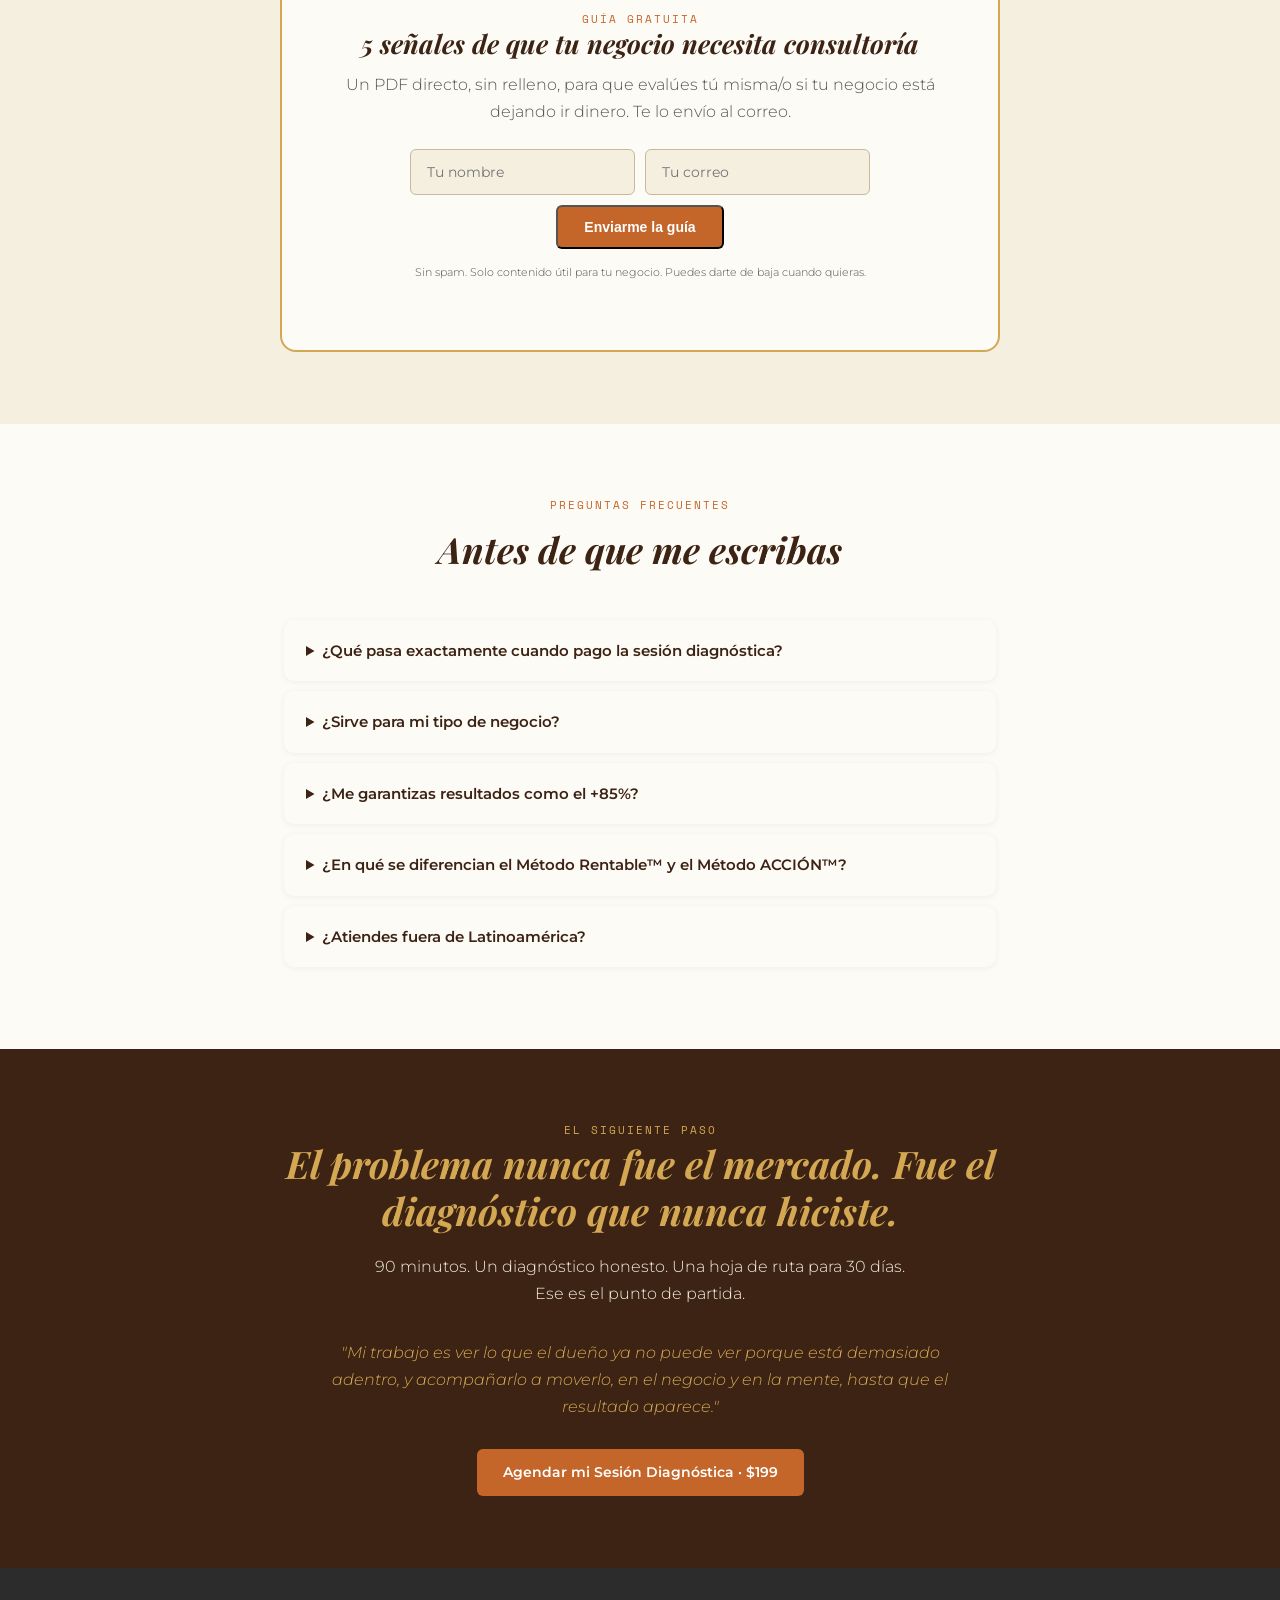
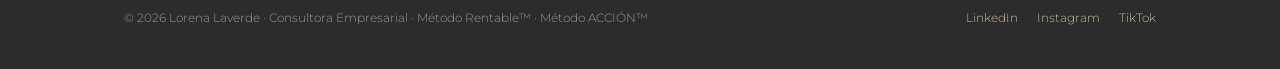
==== commit 87b38810: "Agregar filosofia, promesa y pitch (Plan Vilma) en Sobre mi, entre Caso y Servicios, y en CTA final" ====
--- a/lorena-laverde-web/index.html
+++ b/lorena-laverde-web/index.html
@@ -147,6 +147,7 @@
         <div class="hito"><strong>Certificaciones:</strong> Neuroventas (Jürgen Klarić) · formación continua en consultoría</div>
         <div class="hito"><strong>Metodologías propias:</strong> Método Rentable™ (negocios) · Método ACCIÓN™ (mujeres)</div>
       </div>
+      <p style="margin-top:22px;padding-top:20px;border-top:1px solid var(--arena);"><span class="mono" style="display:block;margin-bottom:8px;">Mi filosofía</span>"No miro un negocio en partes. Lo miro como un sistema donde el dinero, las ventas, la experiencia del cliente y la mente del dueño se mueven juntos o se atascan juntos. Antes de recomendar nada, necesito ver los tres frentes al mismo tiempo: qué dice el número, qué está pasando en la venta y qué está pasando en la cabeza de quien toma las decisiones. Ahí, y solo ahí, se ve dónde está realmente el problema."</p>
     </div>
   </div>
 </section>
@@ -195,6 +196,14 @@
       <p><strong style="color:var(--oro);">Resultado.</strong> En dos meses, la facturación mensual pasó de ~$6,500 a ~$12,000 USD — un crecimiento del 85%, sin un solo cliente nuevo.</p>
       <p class="disclaimer">* Caso real de cliente en consultoría activa. Cada negocio parte de un punto distinto; los resultados dependen del punto de partida y de la implementación de cada cliente. No prometo cifras — prometo diagnóstico honesto y método.</p>
     </div>
+  </div>
+</section>
+
+<!-- ══════════ PROMESA ══════════ -->
+<section>
+  <div class="wrap" style="max-width:760px;text-align:center;">
+    <div class="mono">Mi promesa</div>
+    <p style="font-size:19px;font-style:italic;color:var(--espresso);line-height:1.6;margin-top:10px;">"No entrego un diagnóstico de una sola pieza y me voy. Entrego una lectura completa del negocio (y de quien lo dirige) y me quedo el tiempo necesario para que eso se convierta en resultado, no en un documento guardado."</p>
   </div>
 </section>
 
@@ -310,6 +319,7 @@
     <div class="mono" style="color:var(--oro)">El siguiente paso</div>
     <h2>El problema nunca fue el mercado. Fue el diagnóstico que nunca hiciste.</h2>
     <p>90 minutos. Un diagnóstico honesto. Una hoja de ruta para 30 días. Ese es el punto de partida.</p>
+    <p style="font-style:italic;color:var(--oro);max-width:640px;margin:0 auto 28px;">"Mi trabajo es ver lo que el dueño ya no puede ver porque está demasiado adentro, y acompañarlo a moverlo, en el negocio y en la mente, hasta que el resultado aparece."</p>
     <a class="btn" href="https://buy.stripe.com/3cI14n7ZP8wqeGM5vogUM02">Agendar mi Sesión Diagnóstica · $199</a>
   </div>
 </section>
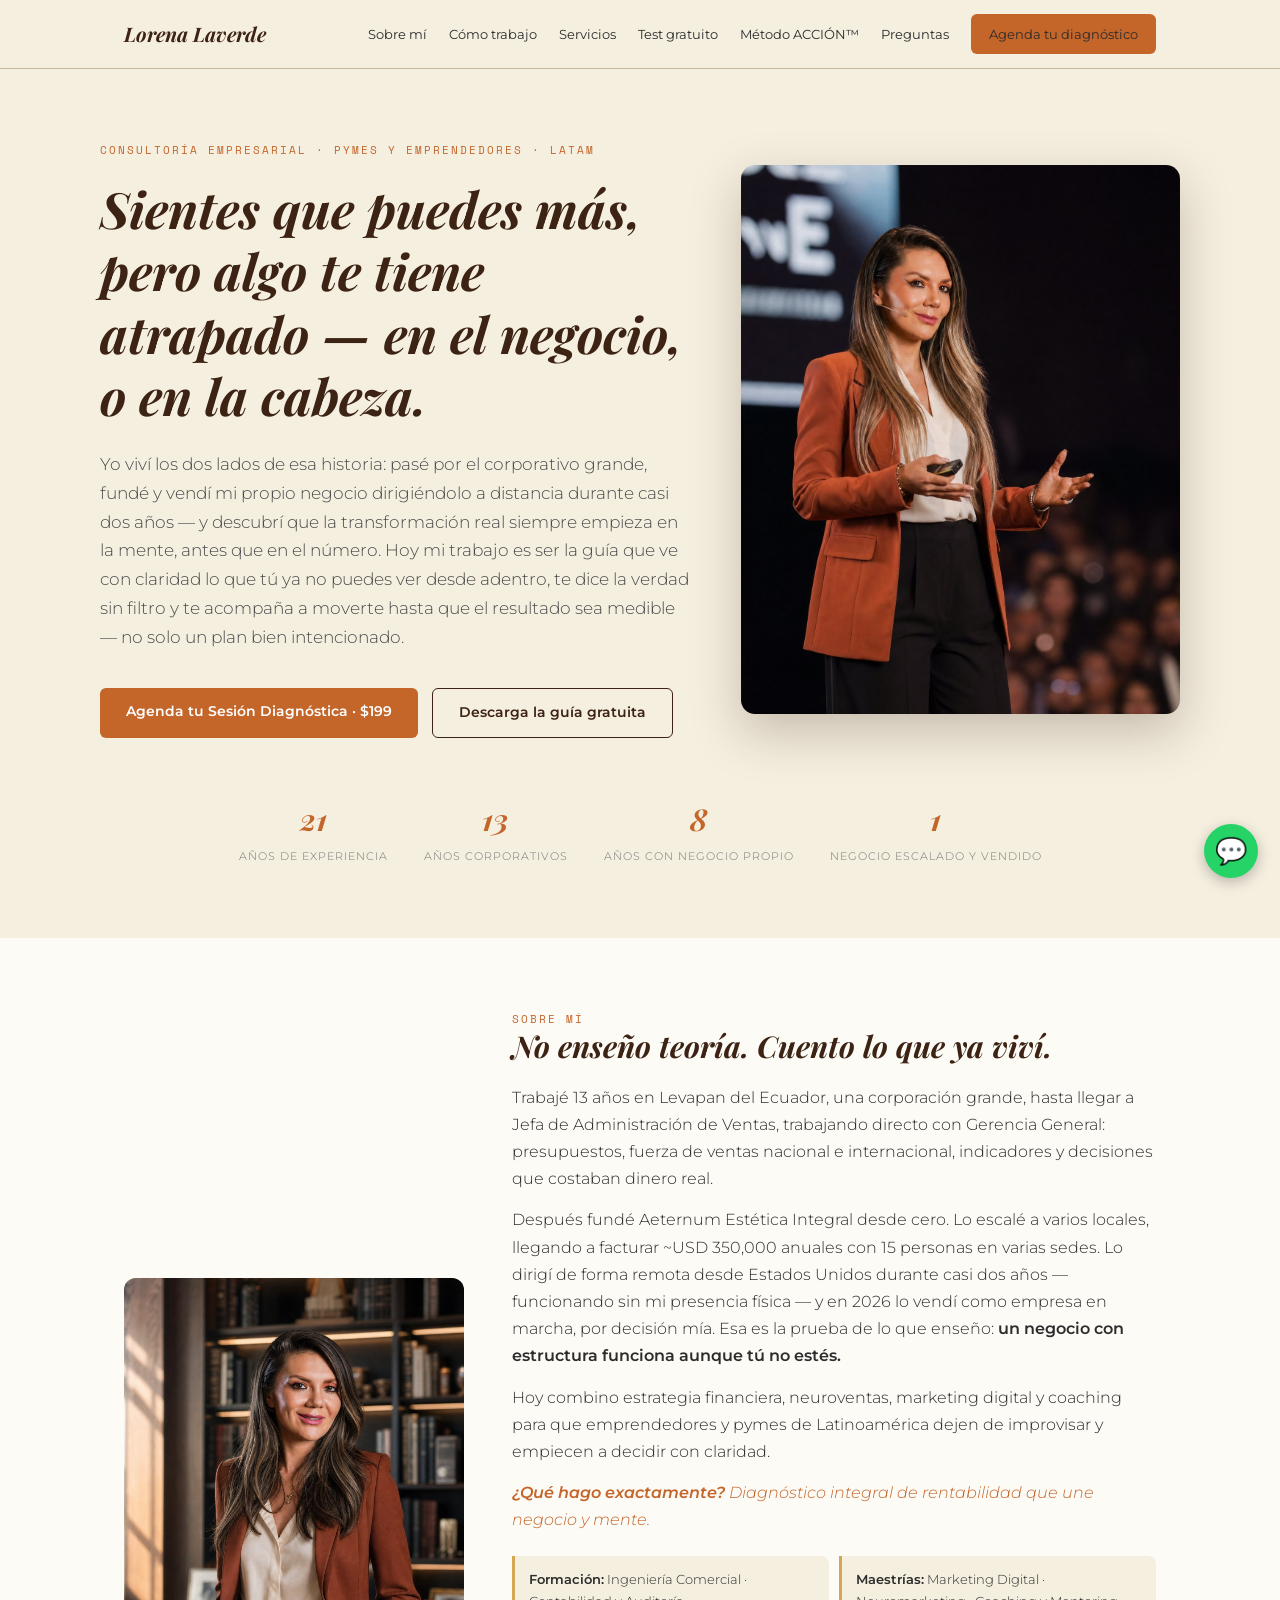
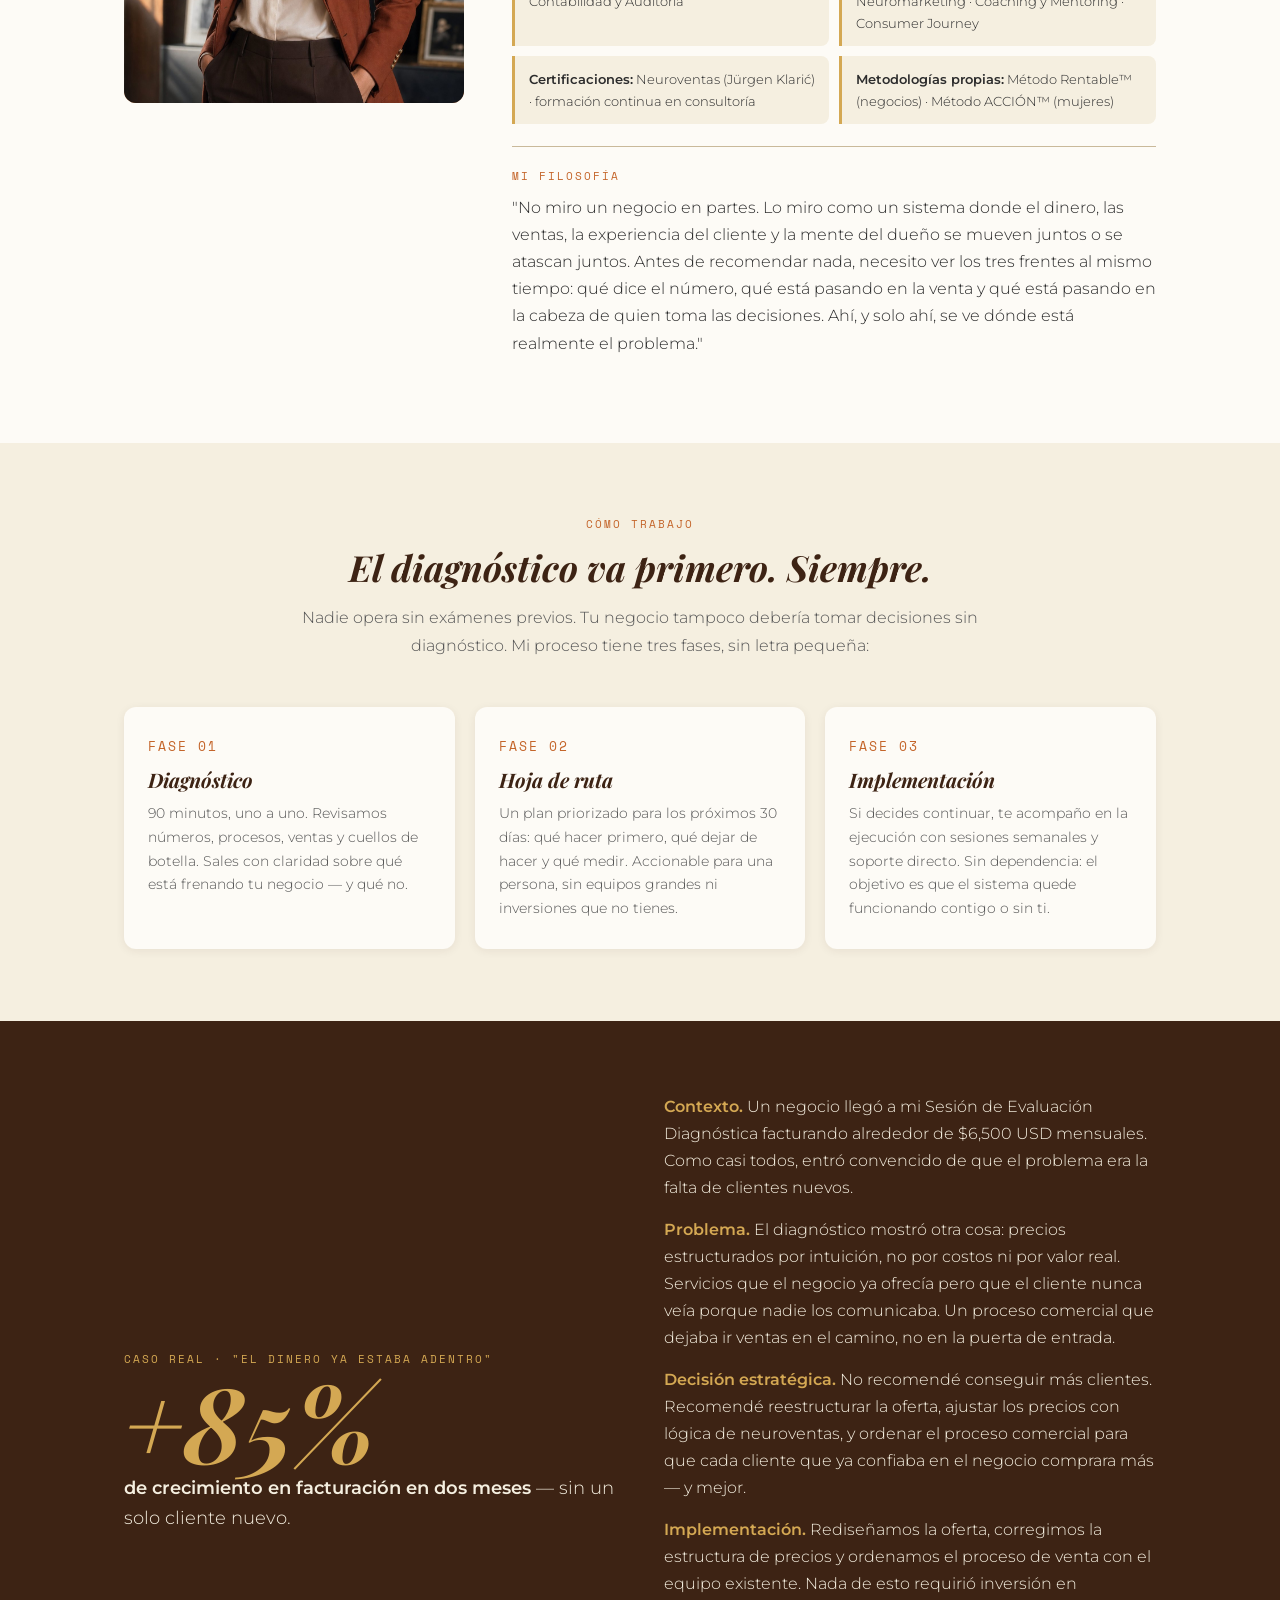
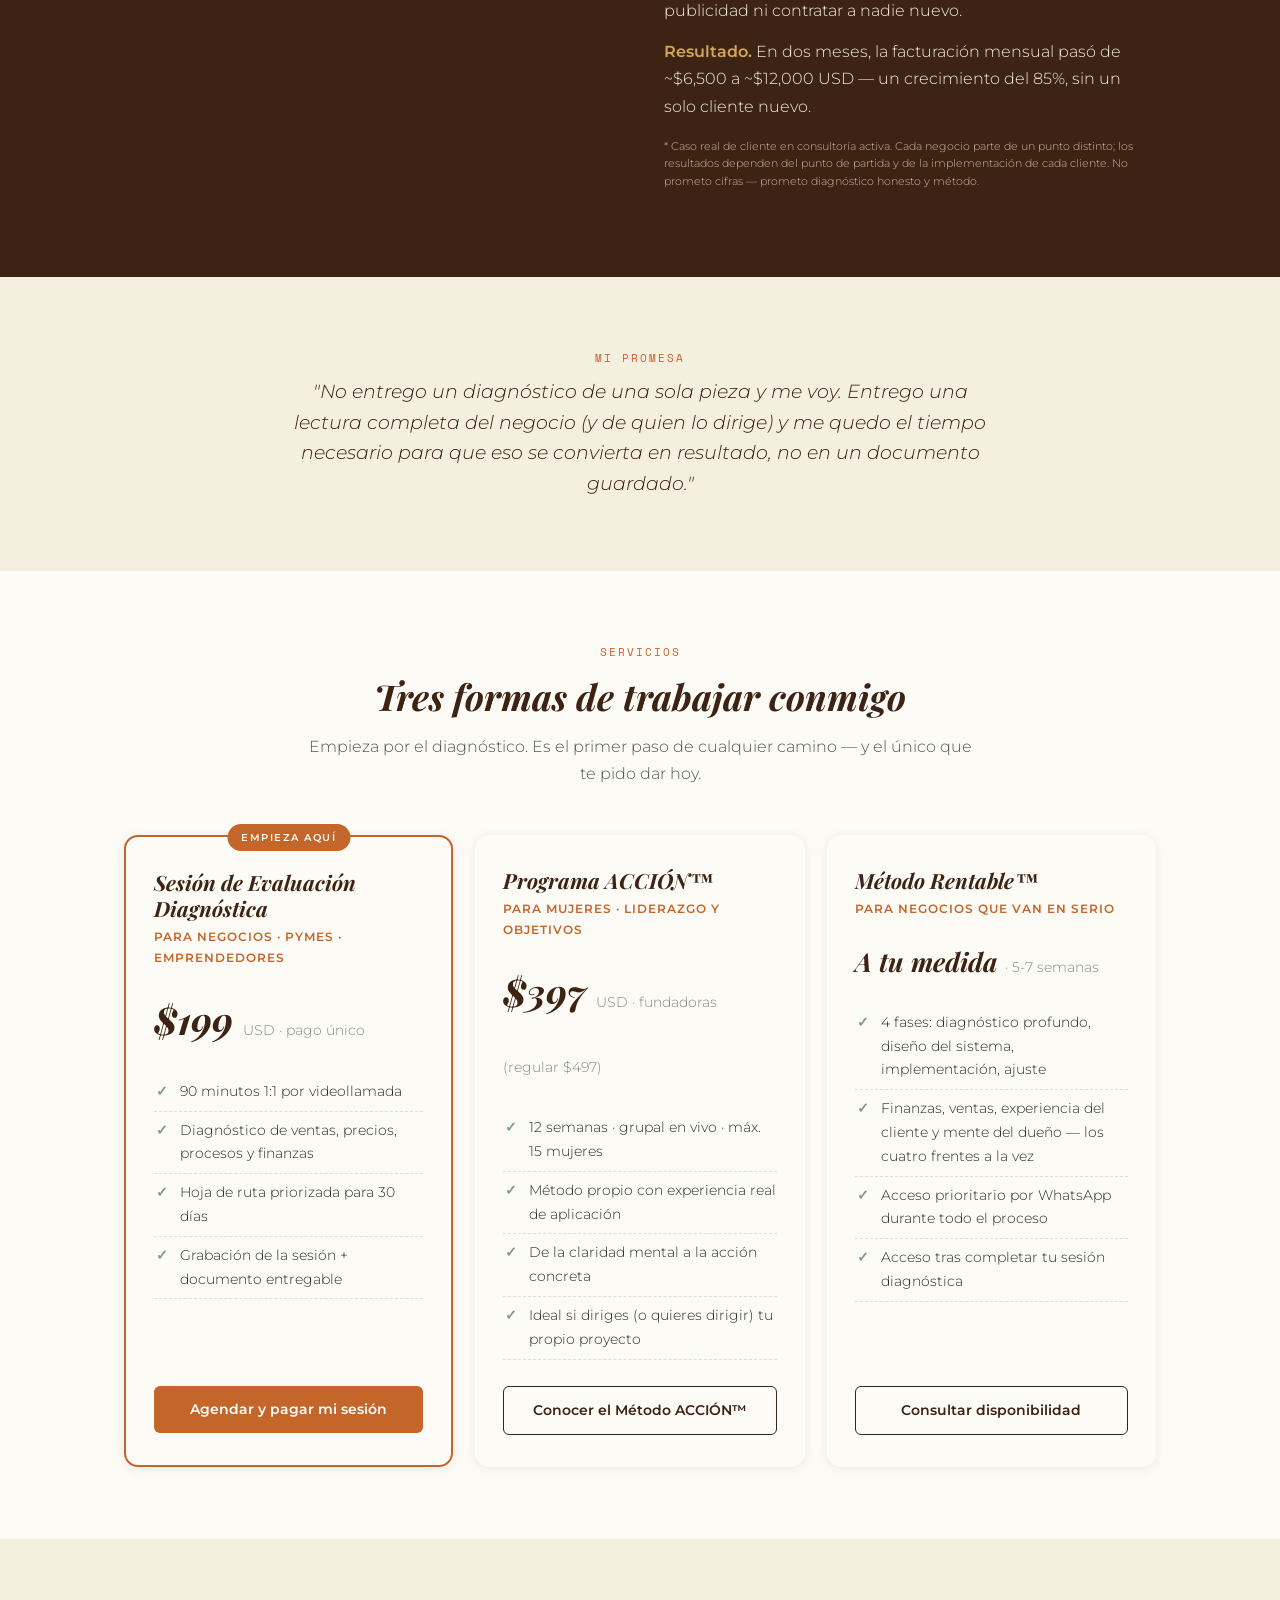
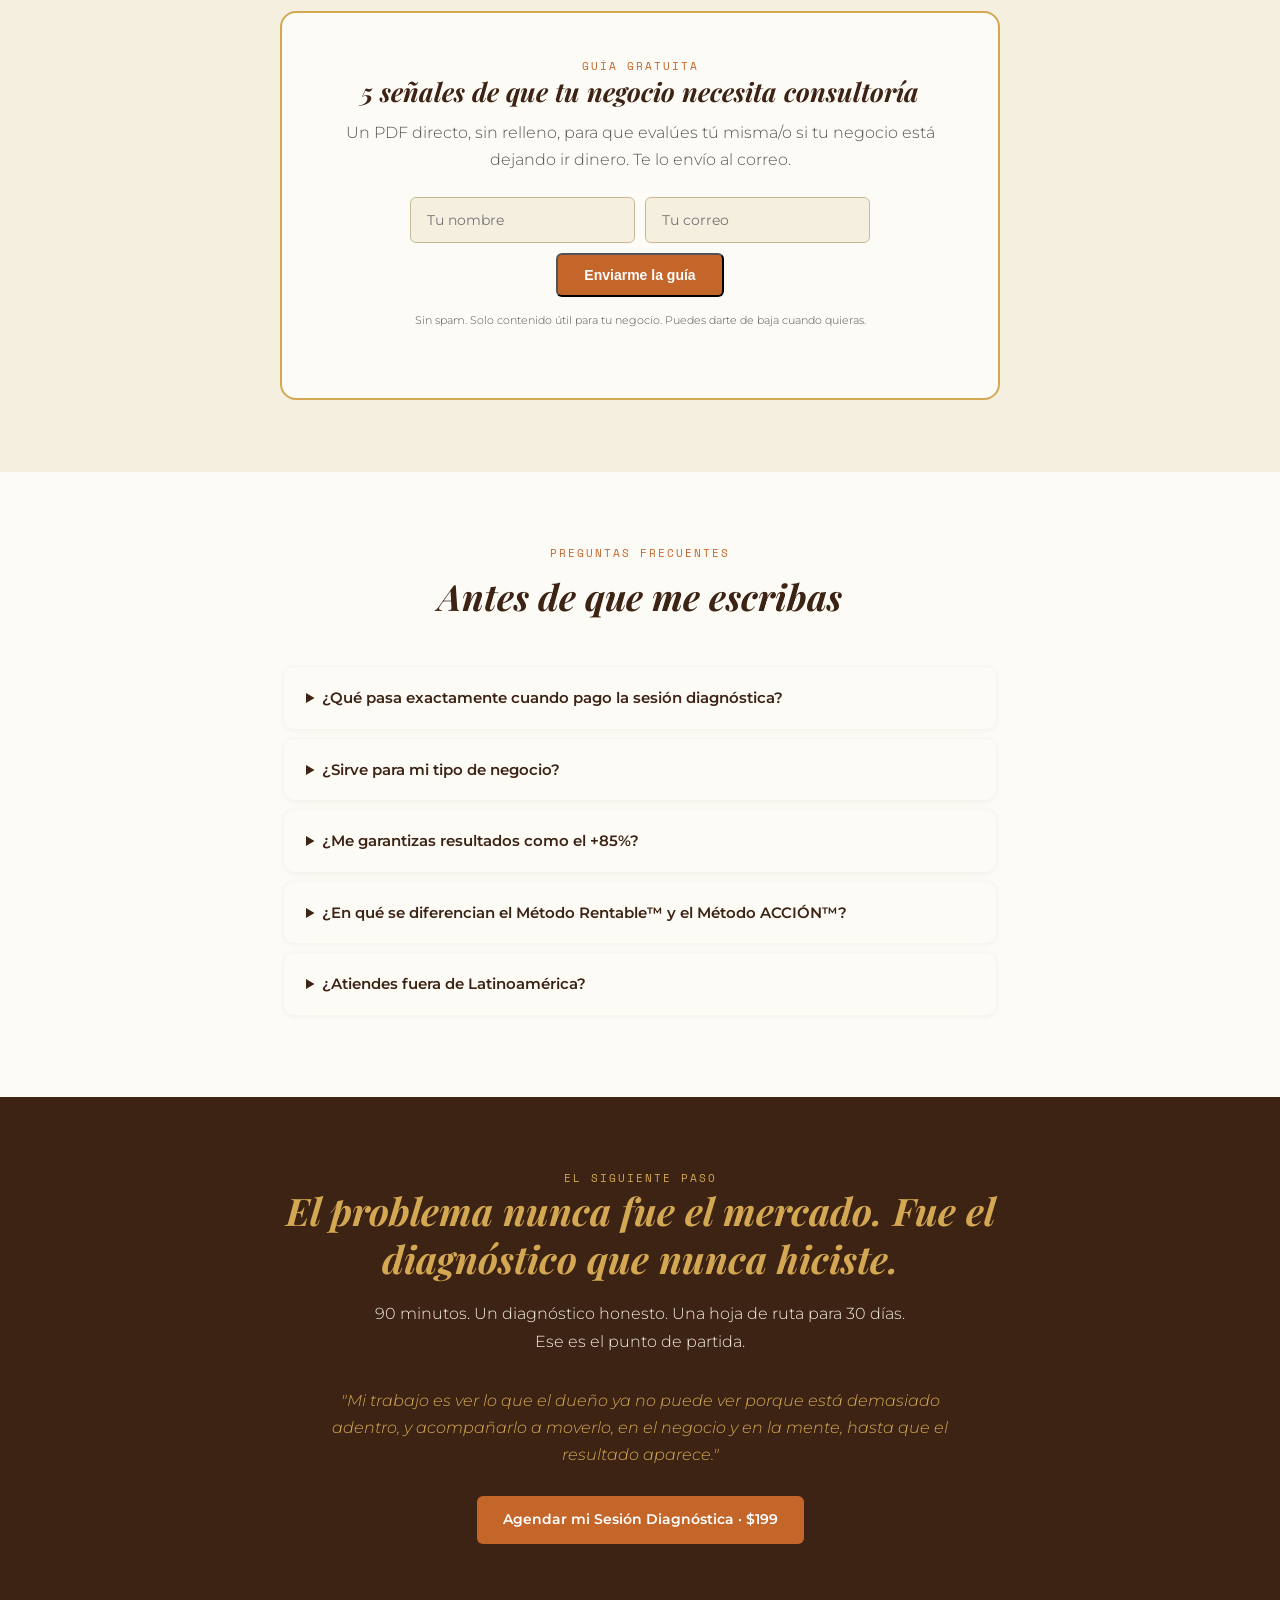
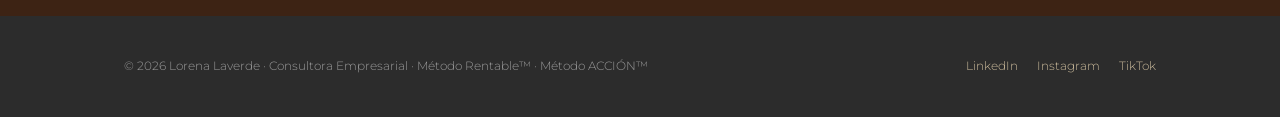
==== commit deca34fe: "Cambiar hero a version StoryBrand (Plan Vilma)" ====
--- a/lorena-laverde-web/index.html
+++ b/lorena-laverde-web/index.html
@@ -113,8 +113,8 @@
   <div class="hero-grid">
     <div>
       <div class="mono">Consultoría empresarial · Pymes y emprendedores · LATAM</div>
-      <h1>Tu negocio puede crecer sin depender de ti en cada decisión.</h1>
-      <p class="sub">Soy Lorena Laverde. Llevo 21 años dentro de los negocios: 13 en el mundo corporativo y 8 construyendo, escalando y vendiendo el mío.<span class="sub-more"> Hoy ayudo a emprendedores y pymes a encontrar el dinero que su negocio está dejando ir — empezando siempre por un diagnóstico.</span></p>
+      <h1>Sientes que puedes más, pero algo te tiene atrapado — en el negocio, o en la cabeza.</h1>
+      <p class="sub">Yo viví los dos lados de esa historia: pasé por el corporativo grande, fundé y vendí mi propio negocio dirigiéndolo a distancia durante casi dos años — y descubrí que la transformación real siempre empieza en la mente, antes que en el número.<span class="sub-more"> Hoy mi trabajo es ser la guía que ve con claridad lo que tú ya no puedes ver desde adentro, te dice la verdad sin filtro y te acompaña a moverte hasta que el resultado sea medible — no solo un plan bien intencionado.</span></p>
       <div class="ctas">
         <a class="btn" href="#servicios">Agenda tu Sesión Diagnóstica · $199</a>
         <a class="btn ghost" href="#guia">Descarga la guía gratuita</a>
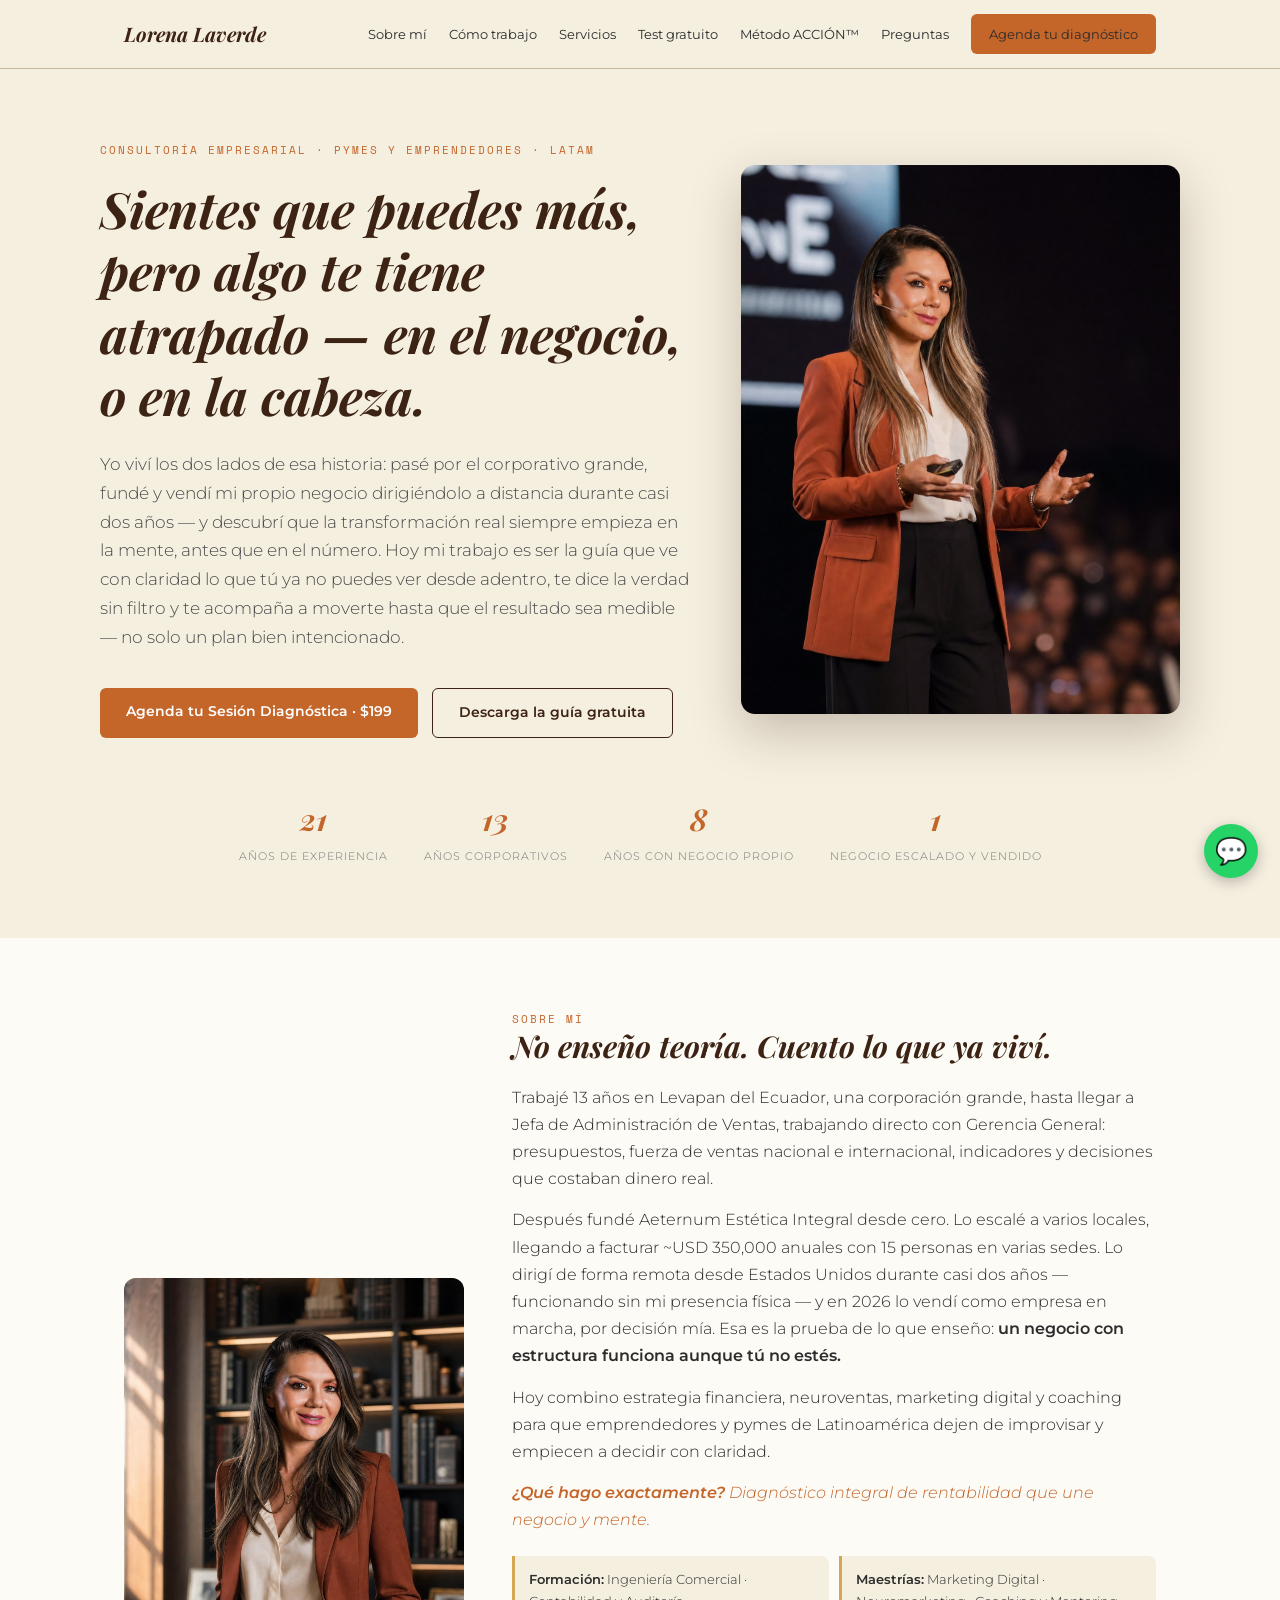
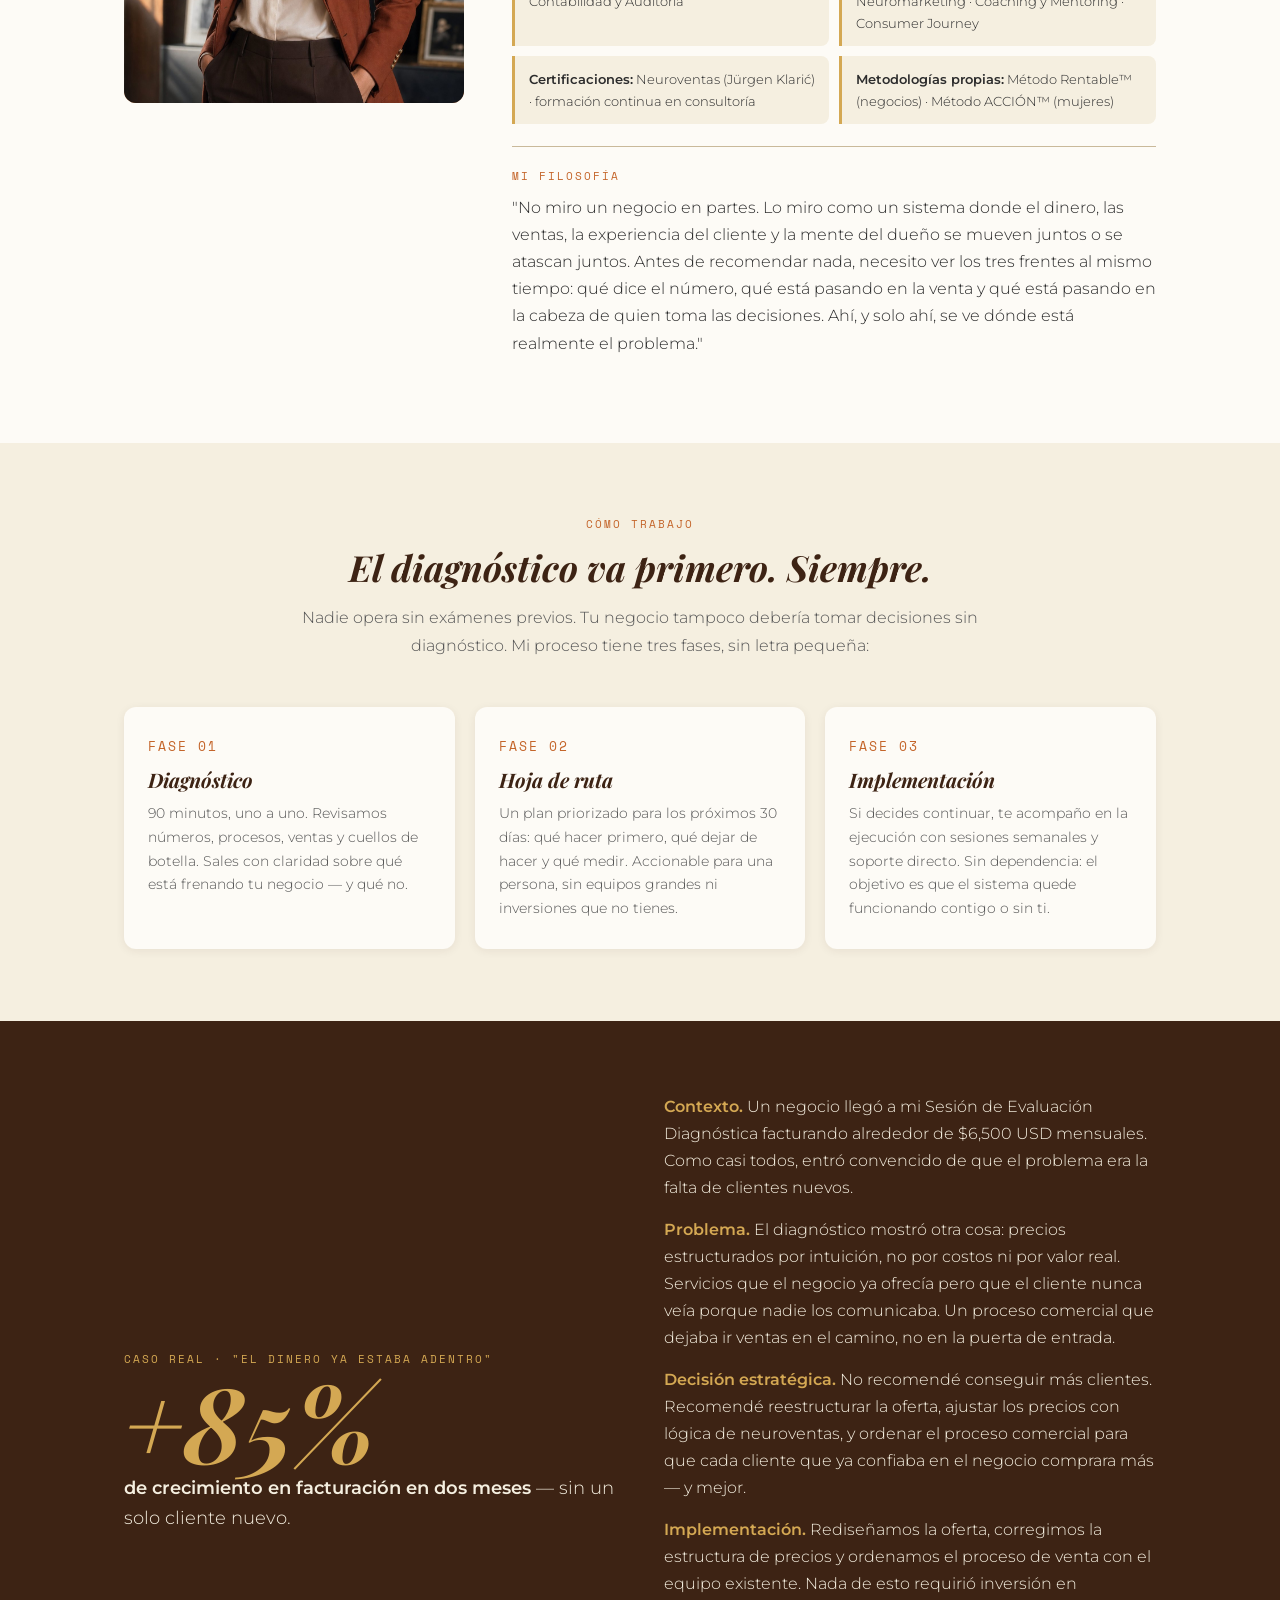
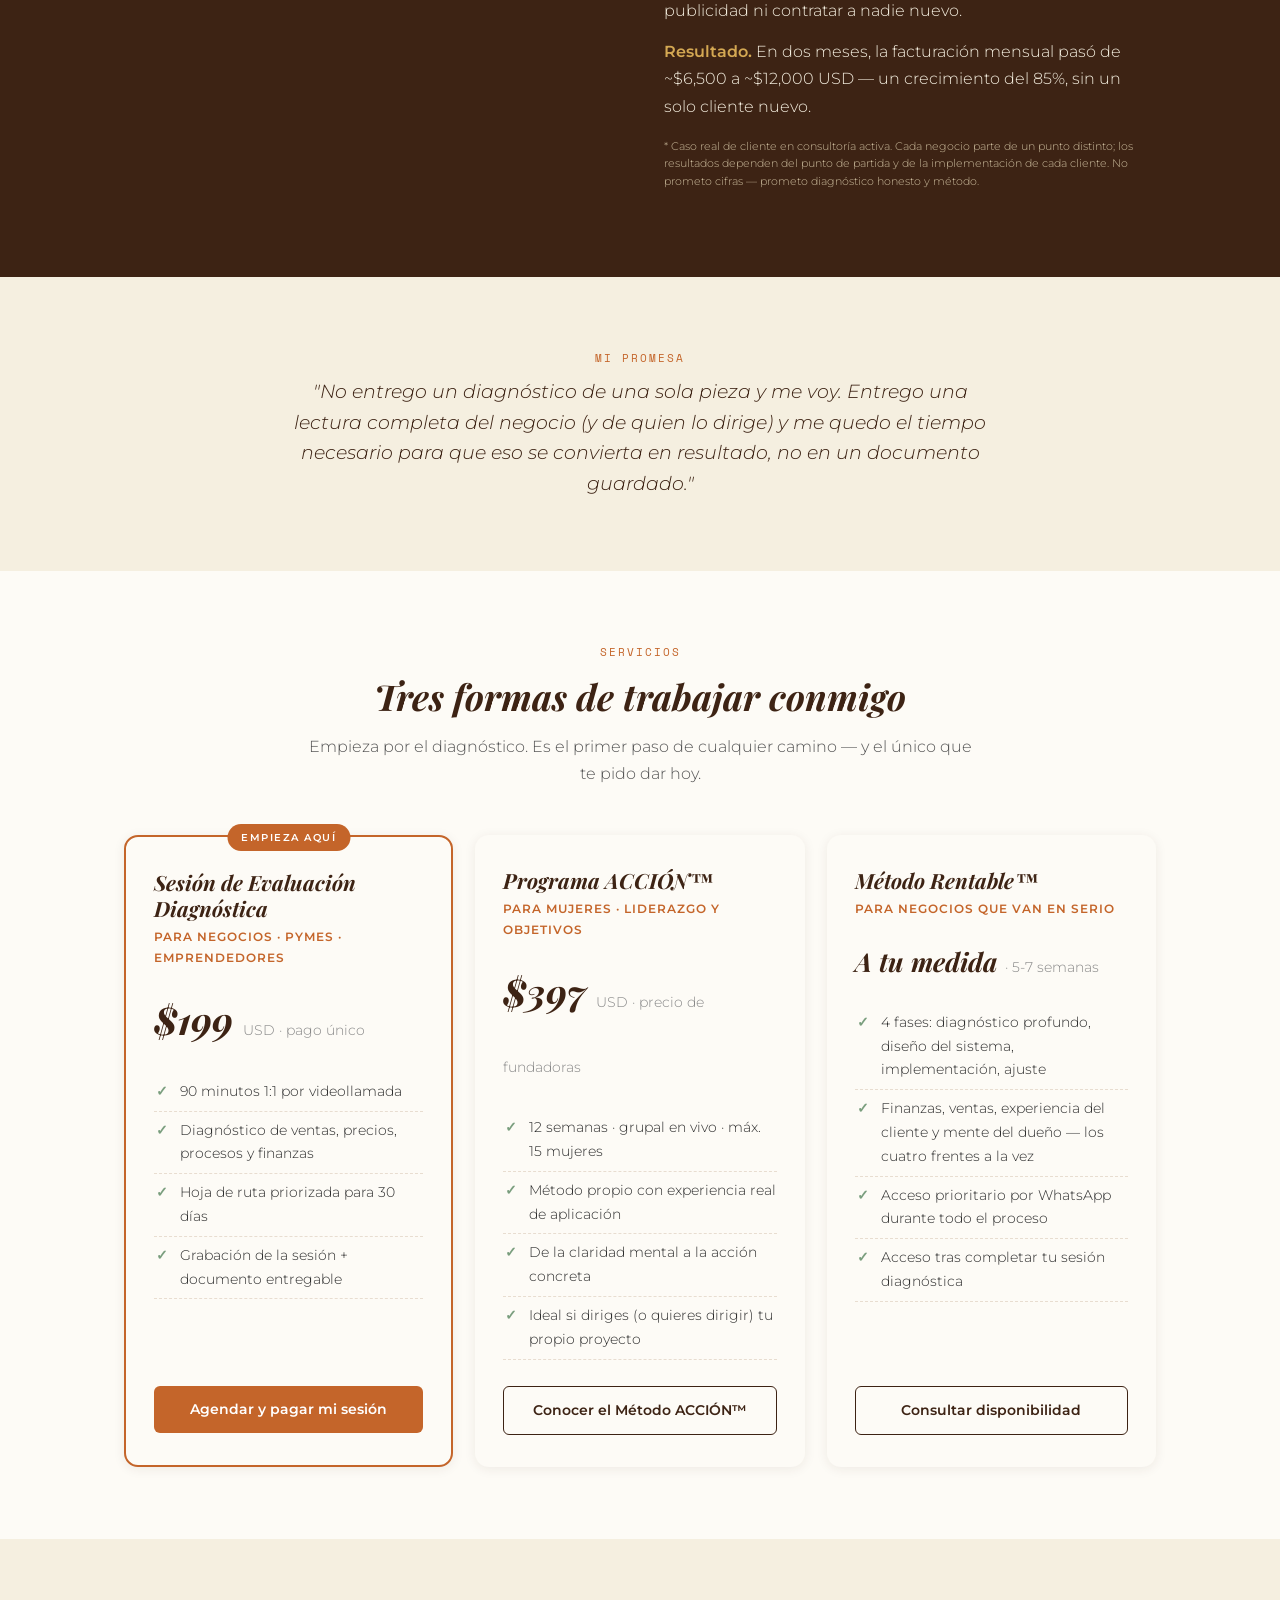
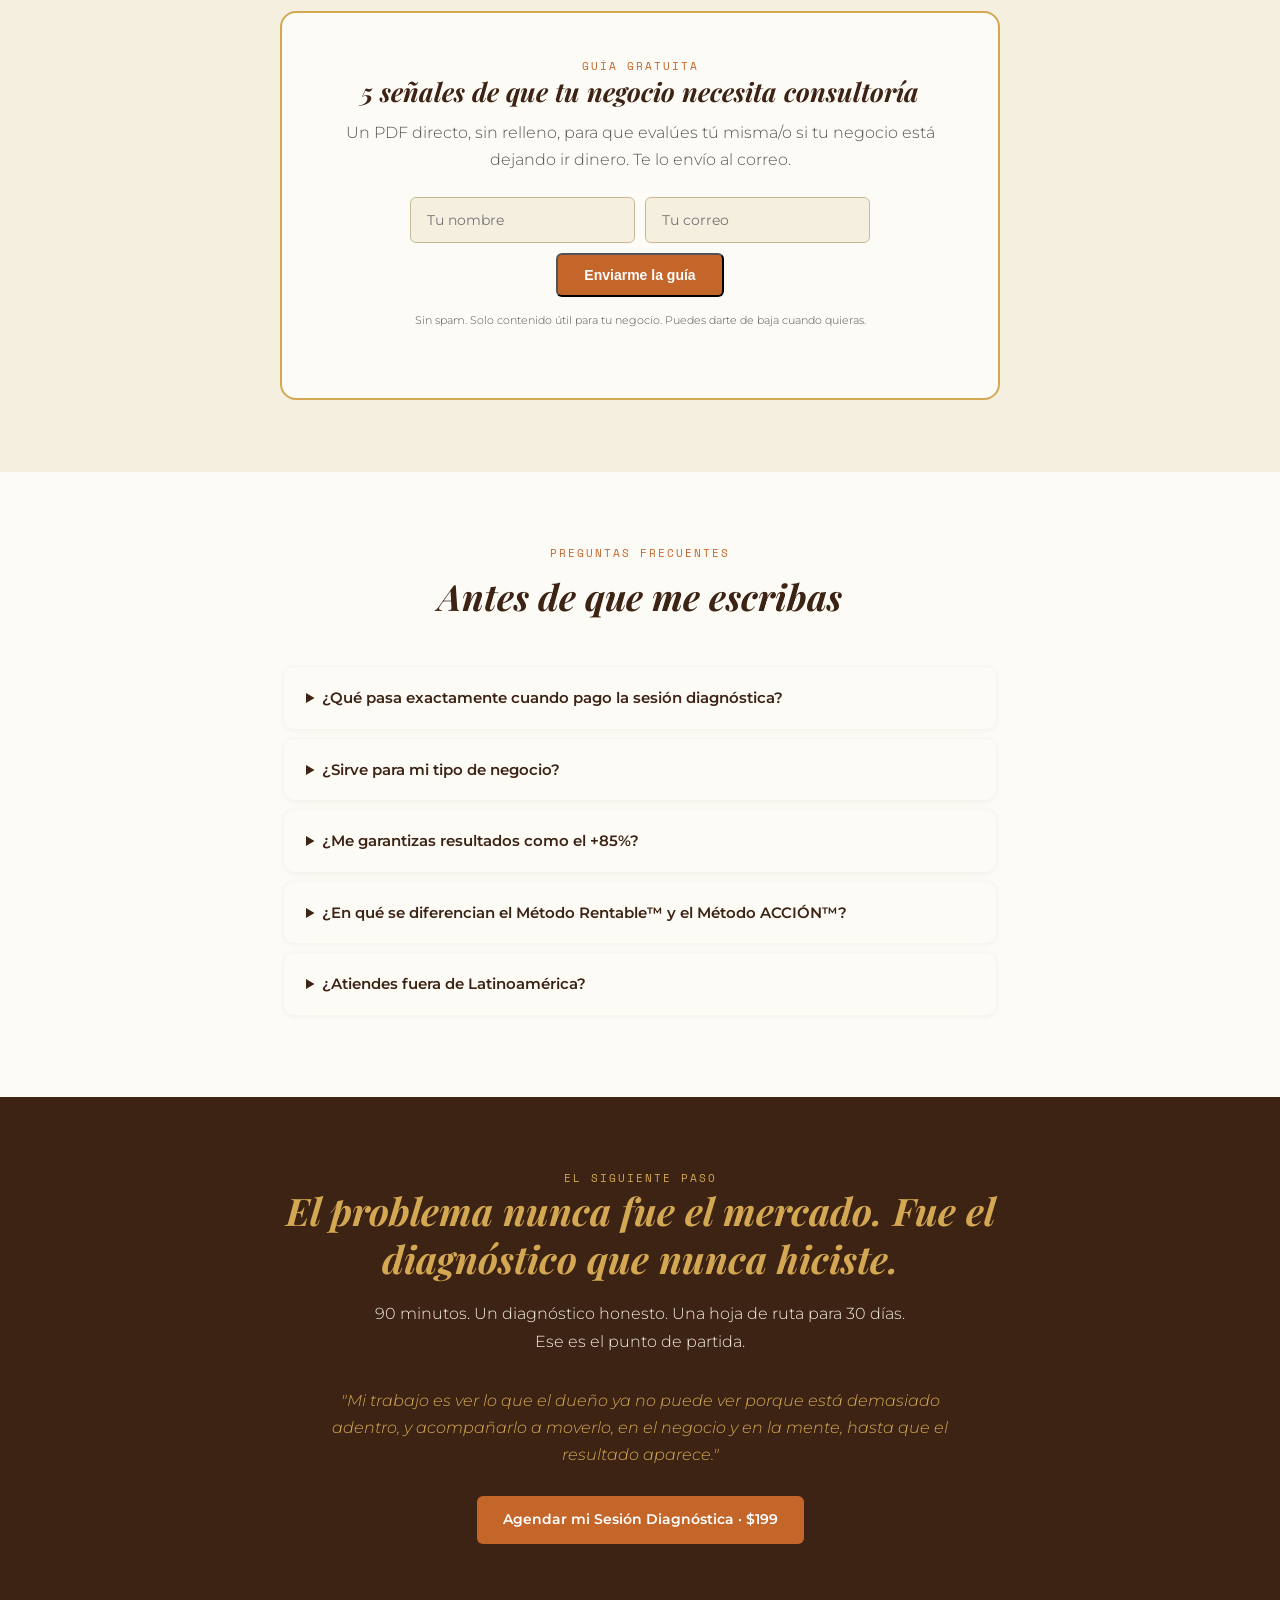
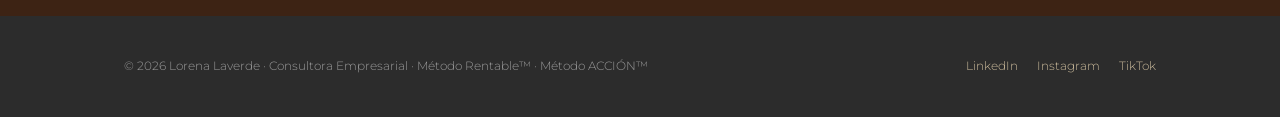
==== commit 769c273d: "Corregir precio ACCION a $397 unico (sin regular $497)" ====
--- a/lorena-laverde-web/index.html
+++ b/lorena-laverde-web/index.html
@@ -234,7 +234,7 @@
       <div class="card">
         <h3>Programa ACCIÓN™</h3>
         <div class="para">Para mujeres · liderazgo y objetivos</div>
-        <div class="precio">$397 <span>USD · fundadoras (regular $497)</span></div>
+        <div class="precio">$397 <span>USD · precio de fundadoras</span></div>
         <ul>
           <li>12 semanas · grupal en vivo · máx. 15 mujeres</li>
           <li>Método propio con experiencia real de aplicación</li>
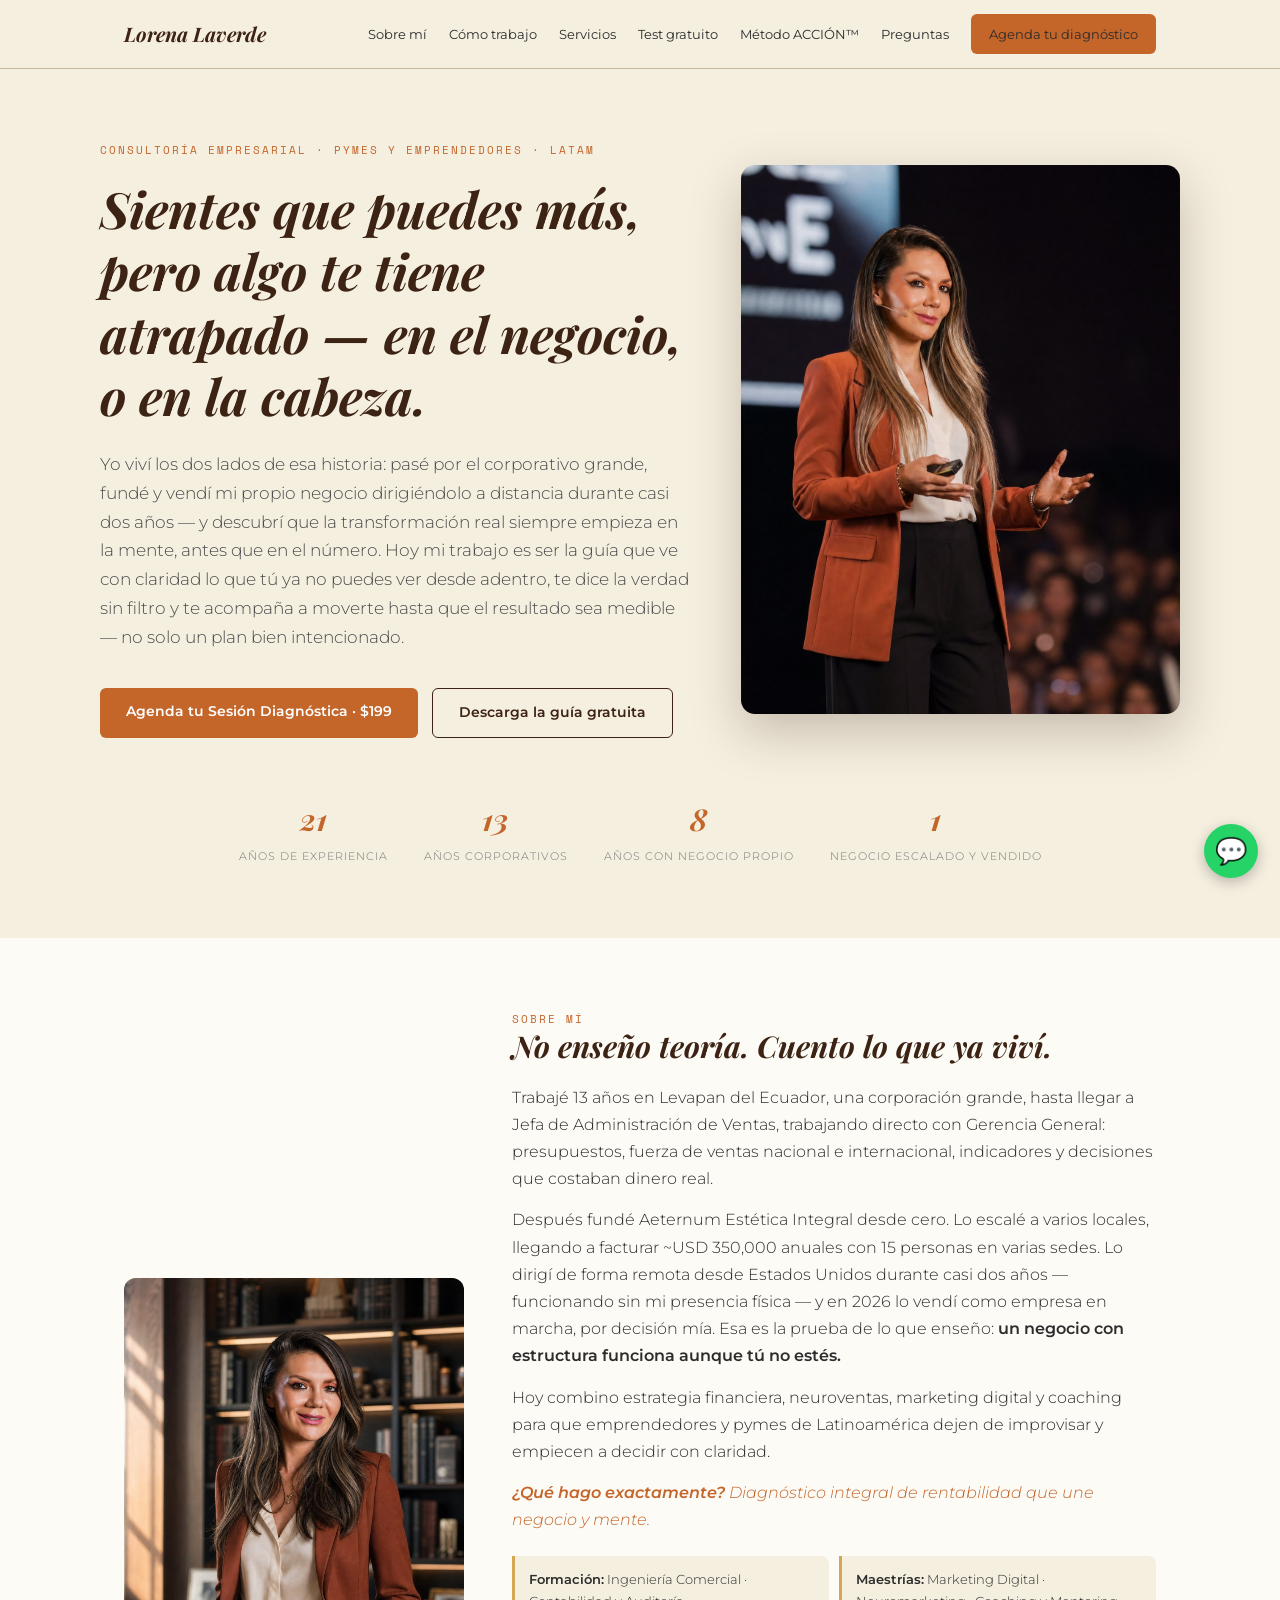
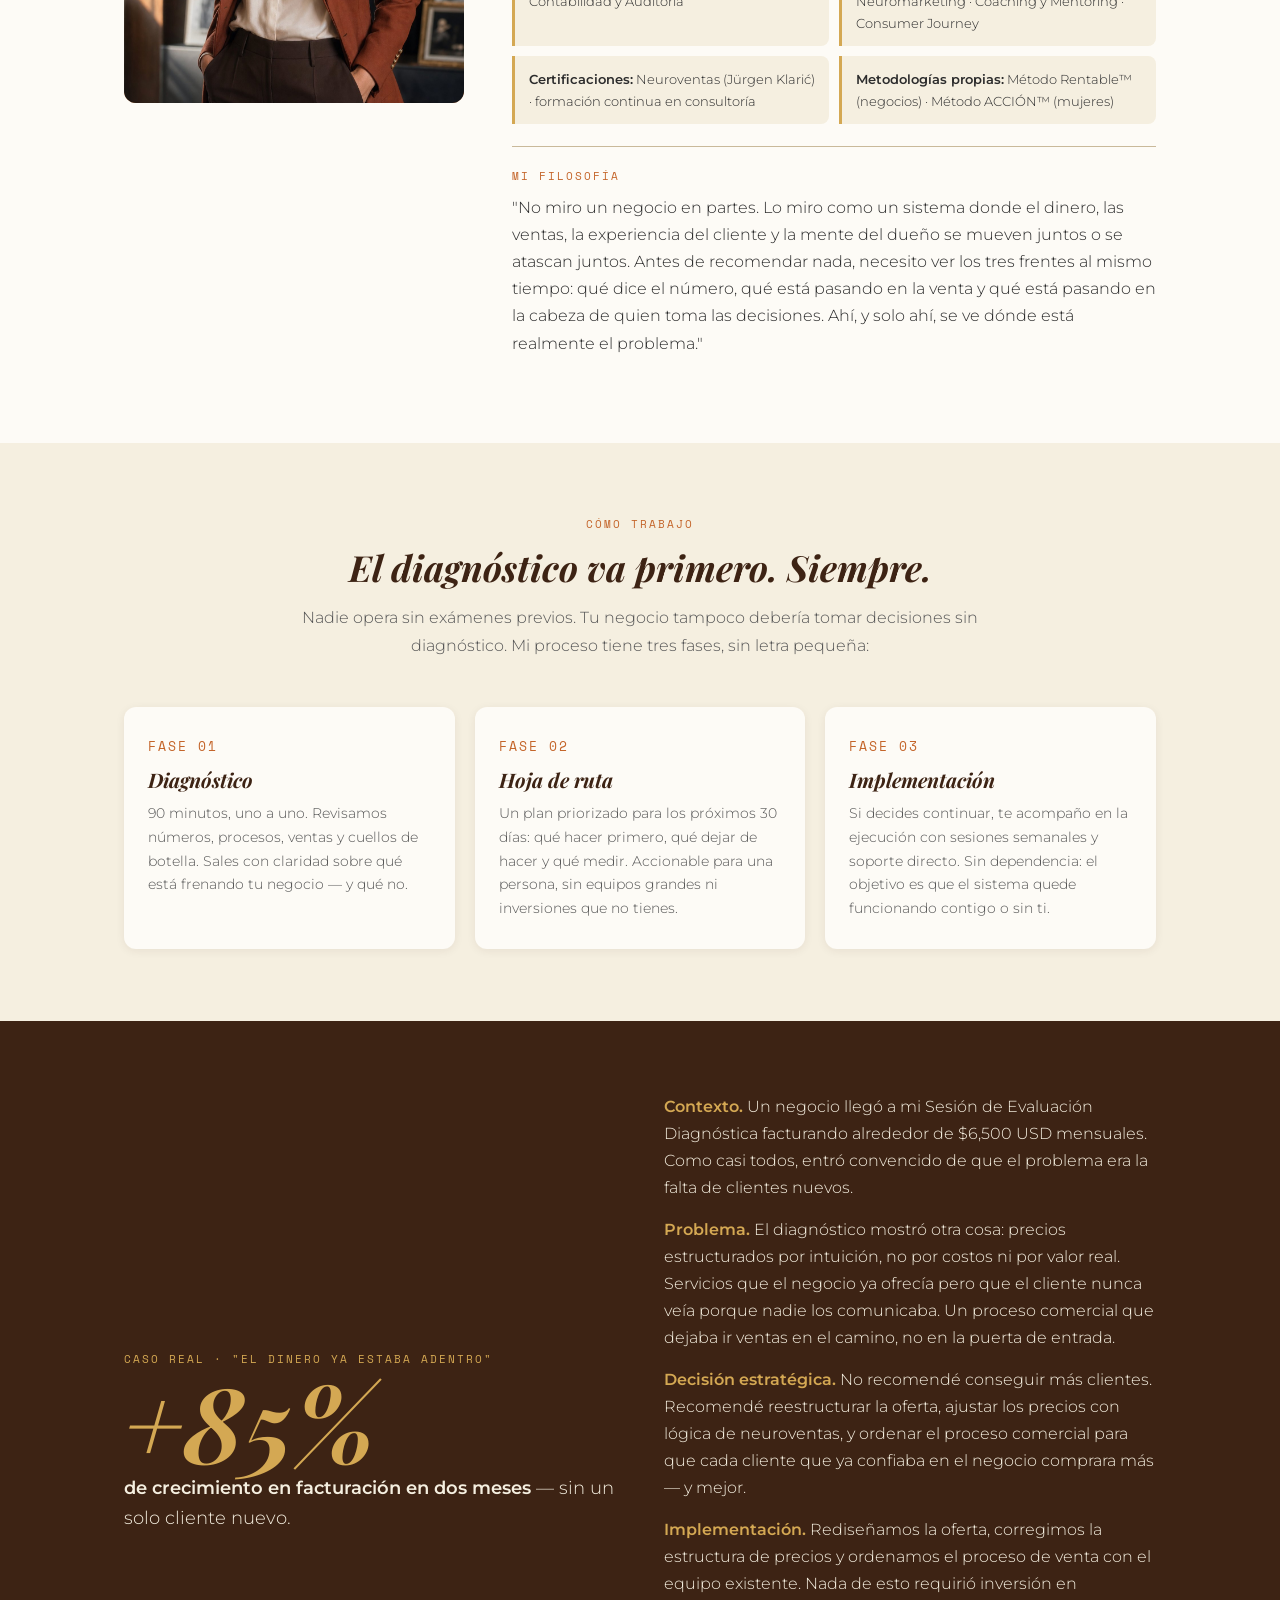
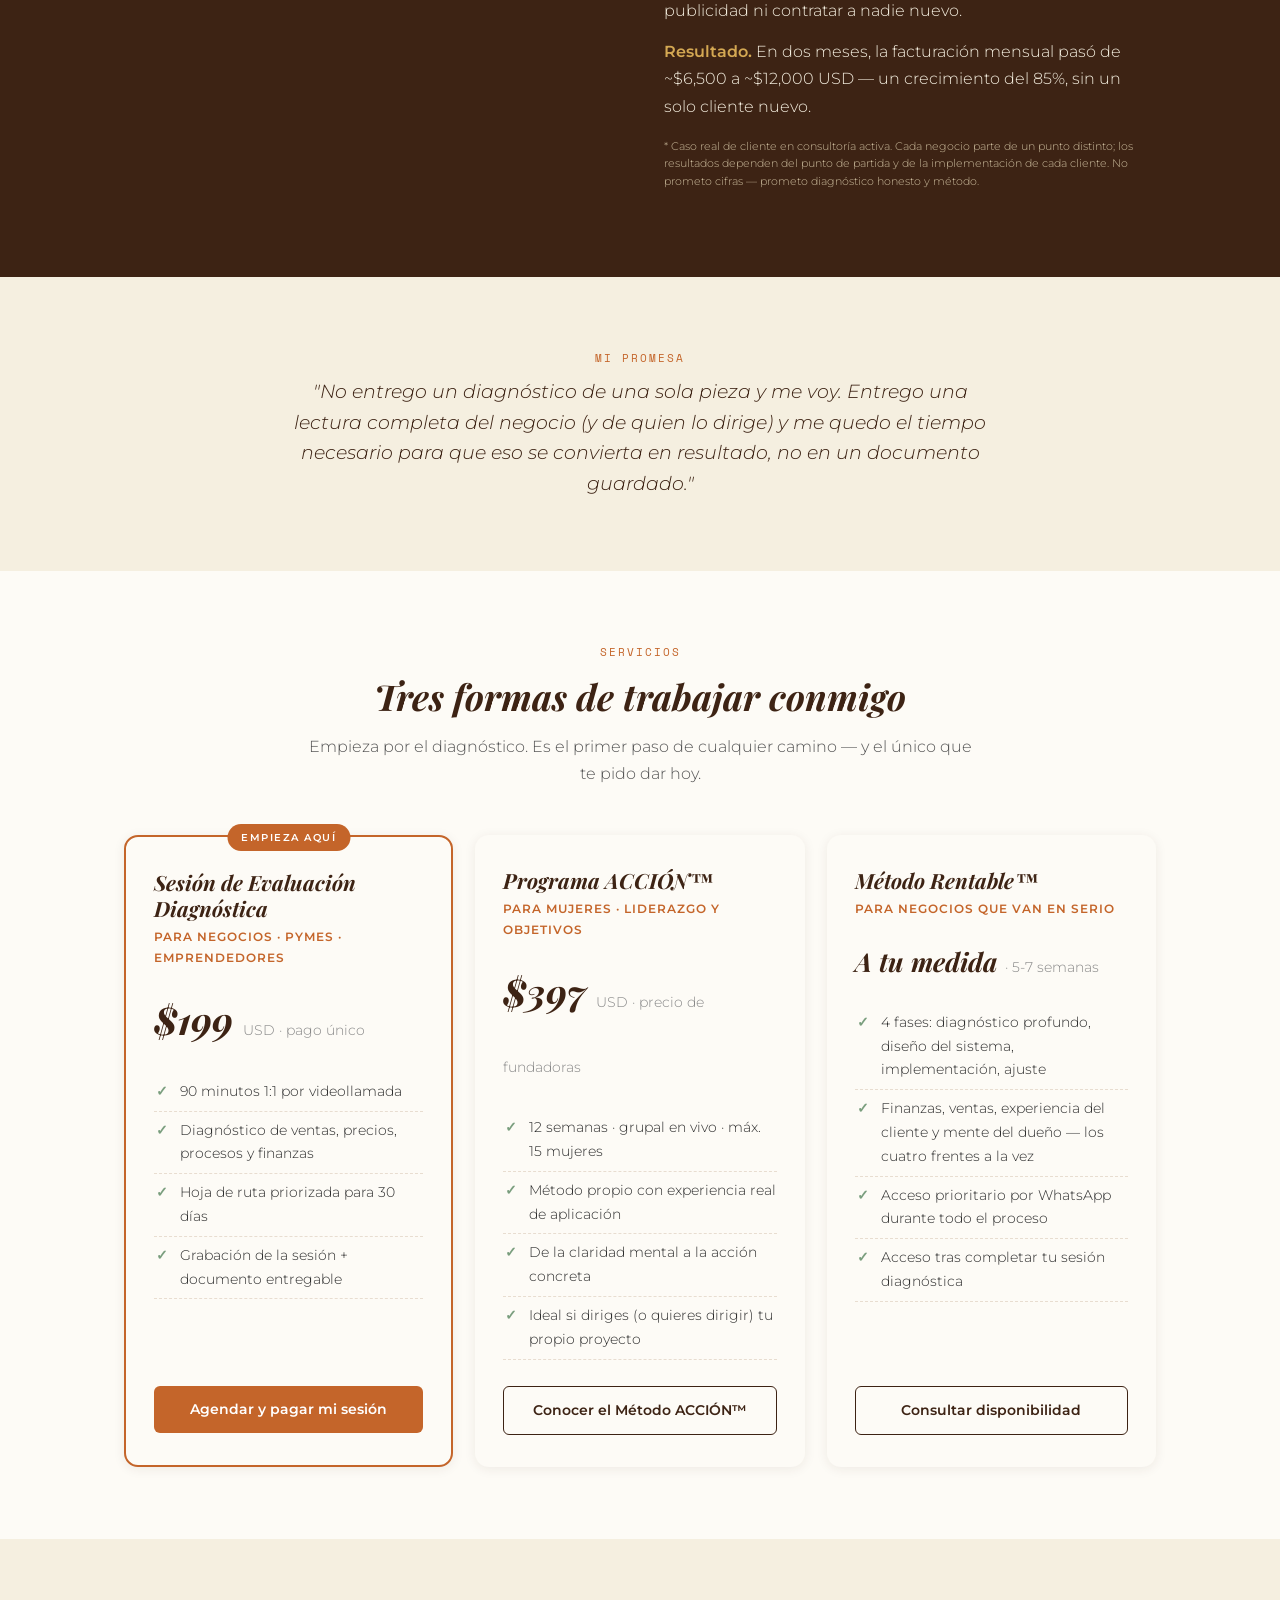
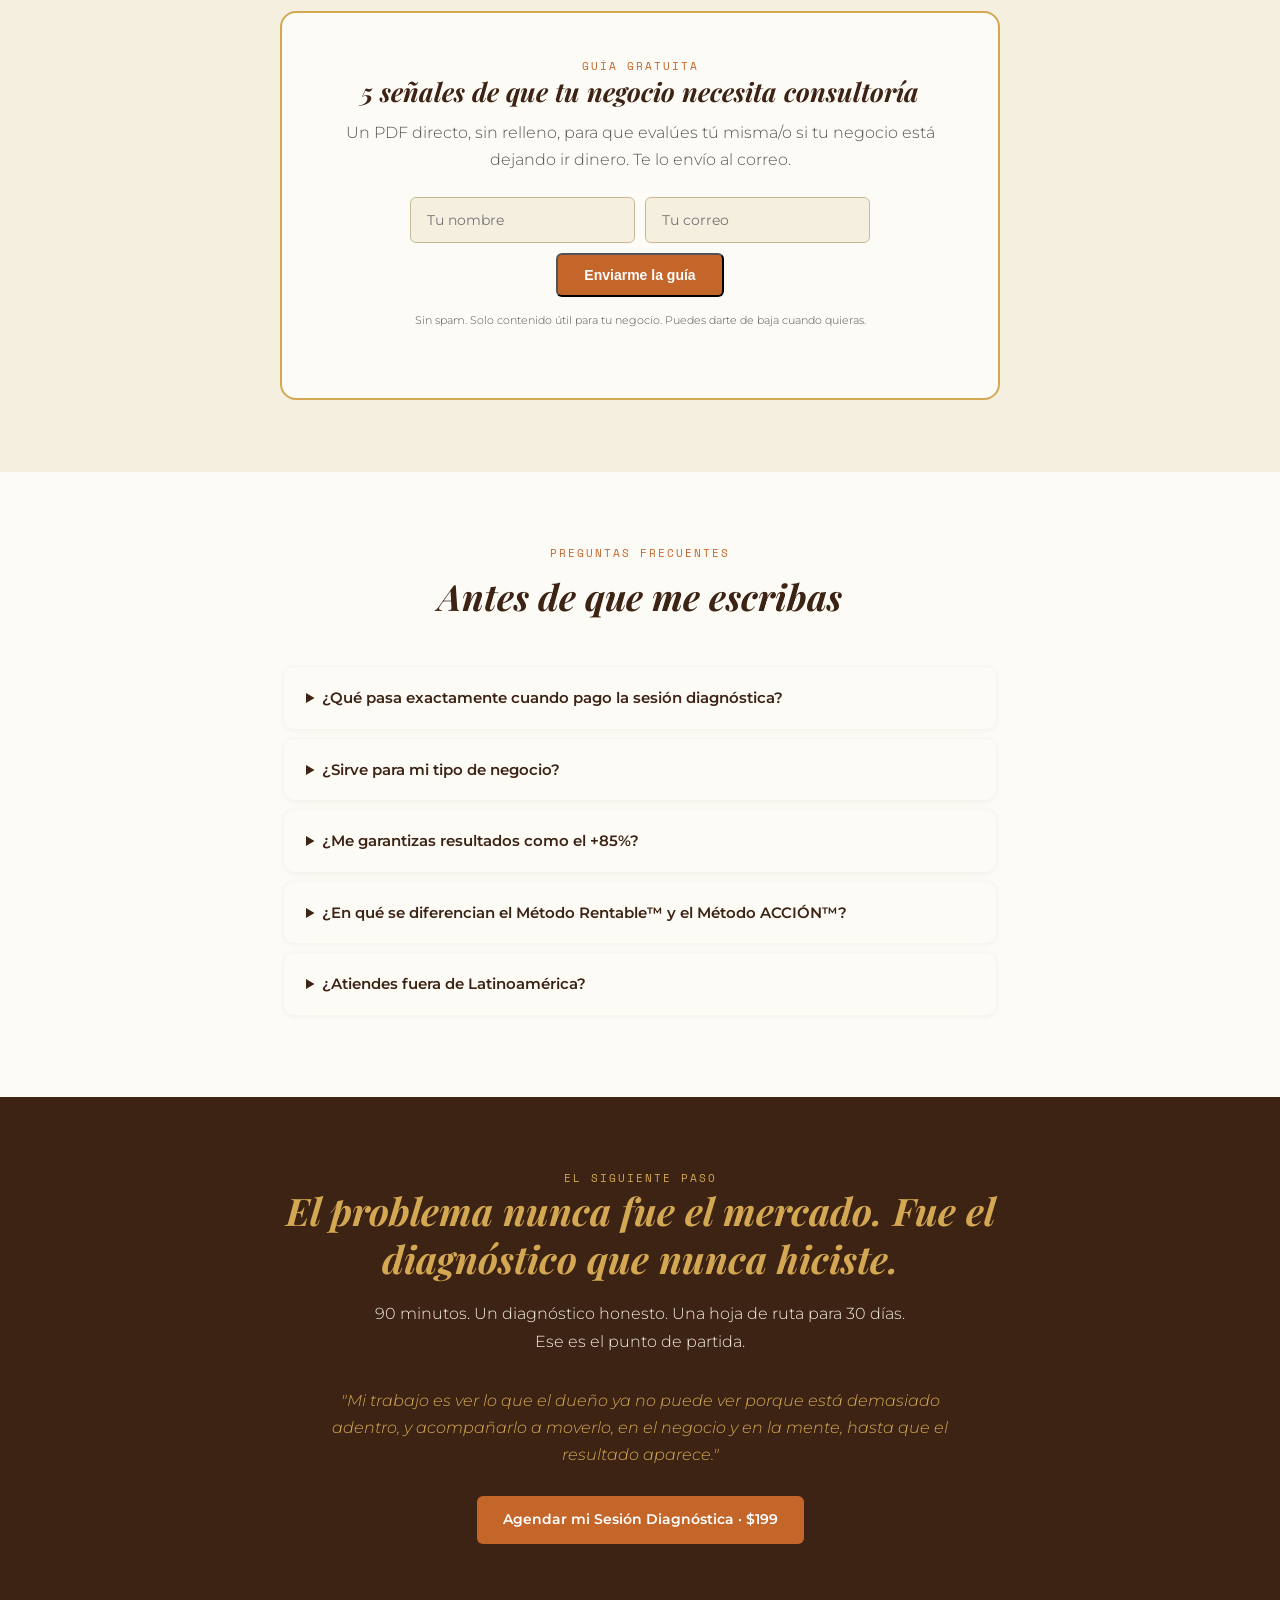
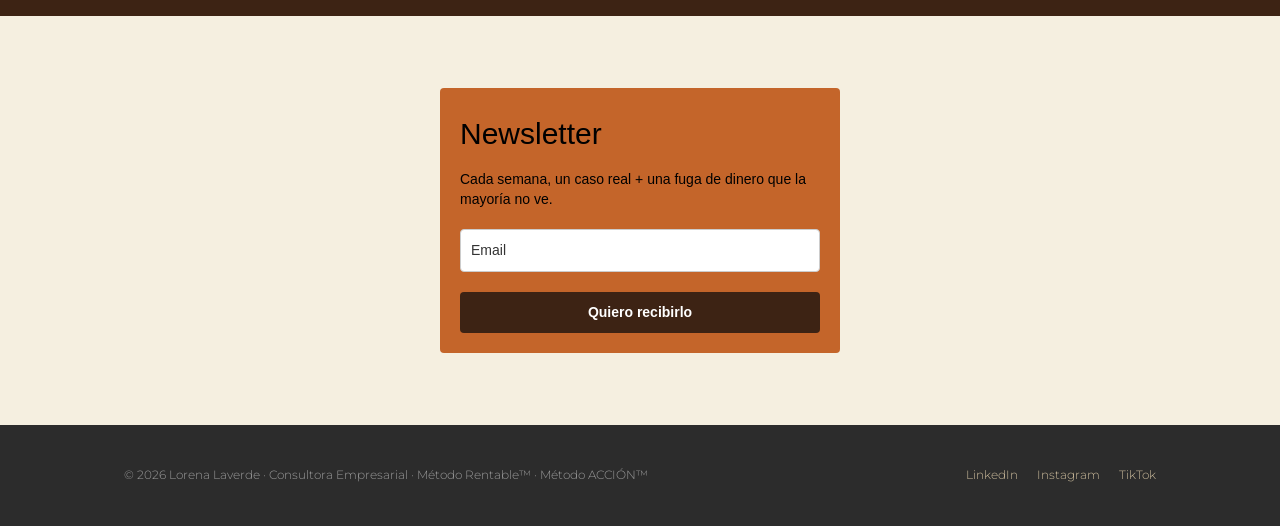
==== commit ca1fa39a: "Add files via upload" ====
--- a/lorena-laverde-web/index.html
+++ b/lorena-laverde-web/index.html
@@ -89,6 +89,597 @@
 <link rel="icon" type="image/svg+xml" href="assets/favicon.svg">
 <link rel="preload" as="image" href="images/foto-lorena-escenario.jpg" fetchpriority="high">
 <script src="js/main.js" defer></script>
+
+<!-- ══════════ MailerLite: formulario Newsletter ══════════ -->
+<style type="text/css">@import url("https://assets.mlcdn.com/fonts.css?version=1788452");</style>
+    <style type="text/css">
+    /* LOADER */
+    .ml-form-embedSubmitLoad {
+      display: inline-block;
+      width: 20px;
+      height: 20px;
+    }
+
+    .g-recaptcha {
+    transform: scale(1);
+    -webkit-transform: scale(1);
+    transform-origin: 0 0;
+    -webkit-transform-origin: 0 0;
+    height: ;
+    }
+
+    .sr-only {
+      position: absolute;
+      width: 1px;
+      height: 1px;
+      padding: 0;
+      margin: -1px;
+      overflow: hidden;
+      clip: rect(0,0,0,0);
+      border: 0;
+    }
+
+    .ml-form-embedSubmitLoad:after {
+      content: " ";
+      display: block;
+      width: 11px;
+      height: 11px;
+      margin: 1px;
+      border-radius: 50%;
+      border: 4px solid #fff;
+    border-color: #ffffff #ffffff #ffffff transparent;
+    animation: ml-form-embedSubmitLoad 1.2s linear infinite;
+    }
+    @keyframes ml-form-embedSubmitLoad {
+      0% {
+      transform: rotate(0deg);
+      }
+      100% {
+      transform: rotate(360deg);
+      }
+    }
+      #mlb2-45768935.ml-form-embedContainer {
+        box-sizing: border-box;
+        display: table;
+        margin: 0 auto;
+        position: static;
+        width: 100% !important;
+      }
+      #mlb2-45768935.ml-form-embedContainer h4,
+      #mlb2-45768935.ml-form-embedContainer p,
+      #mlb2-45768935.ml-form-embedContainer span,
+      #mlb2-45768935.ml-form-embedContainer button {
+        text-transform: none !important;
+        letter-spacing: normal !important;
+      }
+      #mlb2-45768935.ml-form-embedContainer .ml-form-embedWrapper {
+        background-color: #C4652A;
+
+        border-width: 0px;
+        border-color: transparent;
+        border-radius: 4px;
+        border-style: solid;
+        box-sizing: border-box;
+        display: inline-block !important;
+        margin: 0;
+        padding: 0;
+        position: relative;
+              }
+      #mlb2-45768935.ml-form-embedContainer .ml-form-embedWrapper.embedPopup,
+      #mlb2-45768935.ml-form-embedContainer .ml-form-embedWrapper.embedDefault { width: 400px; }
+      #mlb2-45768935.ml-form-embedContainer .ml-form-embedWrapper.embedForm { max-width: 400px; width: 100%; }
+      #mlb2-45768935.ml-form-embedContainer .ml-form-align-left { text-align: left; }
+      #mlb2-45768935.ml-form-embedContainer .ml-form-align-center { text-align: center; }
+      #mlb2-45768935.ml-form-embedContainer .ml-form-align-default { display: table-cell !important; vertical-align: middle !important; text-align: center !important; }
+      #mlb2-45768935.ml-form-embedContainer .ml-form-align-right { text-align: right; }
+      #mlb2-45768935.ml-form-embedContainer .ml-form-embedWrapper .ml-form-embedHeader img {
+        border-top-left-radius: 4px;
+        border-top-right-radius: 4px;
+        height: auto;
+        margin: 0 auto !important;
+        max-width: 100%;
+        width: undefinedpx;
+      }
+      #mlb2-45768935.ml-form-embedContainer .ml-form-embedWrapper .ml-form-embedBody,
+      #mlb2-45768935.ml-form-embedContainer .ml-form-embedWrapper .ml-form-successBody {
+        padding: 20px 20px 0 20px;
+      }
+      #mlb2-45768935.ml-form-embedContainer .ml-form-embedWrapper .ml-form-embedBody.ml-form-embedBodyHorizontal {
+        padding-bottom: 0;
+      }
+      #mlb2-45768935.ml-form-embedContainer .ml-form-embedWrapper .ml-form-embedBody .ml-form-embedContent,
+      #mlb2-45768935.ml-form-embedContainer .ml-form-embedWrapper .ml-form-successBody .ml-form-successContent {
+        text-align: left;
+        margin: 0 0 20px 0;
+      }
+      #mlb2-45768935.ml-form-embedContainer .ml-form-embedWrapper .ml-form-embedBody .ml-form-embedContent h4,
+      #mlb2-45768935.ml-form-embedContainer .ml-form-embedWrapper .ml-form-successBody .ml-form-successContent h4 {
+        color: #000000;
+        font-family: 'Open Sans', Arial, Helvetica, sans-serif;
+        font-size: 30px;
+        font-weight: 400;
+        margin: 0 0 10px 0;
+        text-align: left;
+        word-break: break-word;
+      }
+      #mlb2-45768935.ml-form-embedContainer .ml-form-embedWrapper .ml-form-embedBody .ml-form-embedContent p,
+      #mlb2-45768935.ml-form-embedContainer .ml-form-embedWrapper .ml-form-successBody .ml-form-successContent p {
+        color: #000000;
+        font-family: 'Open Sans', Arial, Helvetica, sans-serif;
+        font-size: 14px;
+        font-weight: 400;
+        line-height: 20px;
+        margin: 0 0 10px 0;
+        text-align: left;
+      }
+      #mlb2-45768935.ml-form-embedContainer .ml-form-embedWrapper .ml-form-embedBody .ml-form-embedContent ul,
+      #mlb2-45768935.ml-form-embedContainer .ml-form-embedWrapper .ml-form-embedBody .ml-form-embedContent ol,
+      #mlb2-45768935.ml-form-embedContainer .ml-form-embedWrapper .ml-form-successBody .ml-form-successContent ul,
+      #mlb2-45768935.ml-form-embedContainer .ml-form-embedWrapper .ml-form-successBody .ml-form-successContent ol {
+        color: #000000;
+        font-family: 'Open Sans', Arial, Helvetica, sans-serif;
+        font-size: 14px;
+      }
+      #mlb2-45768935.ml-form-embedContainer .ml-form-embedWrapper .ml-form-embedBody .ml-form-embedContent ol ol,
+      #mlb2-45768935.ml-form-embedContainer .ml-form-embedWrapper .ml-form-successBody .ml-form-successContent ol ol {
+        list-style-type: lower-alpha;
+      }
+      #mlb2-45768935.ml-form-embedContainer .ml-form-embedWrapper .ml-form-embedBody .ml-form-embedContent ol ol ol,
+      #mlb2-45768935.ml-form-embedContainer .ml-form-embedWrapper .ml-form-successBody .ml-form-successContent ol ol ol {
+        list-style-type: lower-roman;
+      }
+      #mlb2-45768935.ml-form-embedContainer .ml-form-embedWrapper .ml-form-embedBody .ml-form-embedContent p a,
+      #mlb2-45768935.ml-form-embedContainer .ml-form-embedWrapper .ml-form-successBody .ml-form-successContent p a {
+        color: #000000;
+        text-decoration: underline;
+      }
+
+      #mlb2-45768935.ml-form-embedContainer .ml-form-embedWrapper .ml-block-form .ml-field-group {
+        text-align: left!important;
+      }
+
+      #mlb2-45768935.ml-form-embedContainer .ml-form-embedWrapper .ml-block-form .ml-field-group label {
+        margin-bottom: 5px;
+        color: #333333;
+        font-size: 14px;
+        font-family: 'Open Sans', Arial, Helvetica, sans-serif;
+        font-weight: bold; font-style: normal; text-decoration: none;;
+        display: inline-block;
+        line-height: 20px;
+      }
+      #mlb2-45768935.ml-form-embedContainer .ml-form-embedWrapper .ml-form-embedBody .ml-form-embedContent p:last-child,
+      #mlb2-45768935.ml-form-embedContainer .ml-form-embedWrapper .ml-form-successBody .ml-form-successContent p:last-child {
+        margin: 0;
+      }
+      #mlb2-45768935.ml-form-embedContainer .ml-form-embedWrapper .ml-form-embedBody form {
+        margin: 0;
+        width: 100%;
+      }
+      #mlb2-45768935.ml-form-embedContainer .ml-form-embedWrapper .ml-form-embedBody .ml-form-formContent,
+      #mlb2-45768935.ml-form-embedContainer .ml-form-embedWrapper .ml-form-embedBody .ml-form-checkboxRow {
+        margin: 0 0 20px 0;
+        width: 100%;
+      }
+      #mlb2-45768935.ml-form-embedContainer .ml-form-embedWrapper .ml-form-embedBody .ml-form-checkboxRow {
+        float: left;
+      }
+      #mlb2-45768935.ml-form-embedContainer .ml-form-embedWrapper .ml-form-embedBody .ml-form-formContent.horozintalForm {
+        margin: 0;
+        padding: 0 0 20px 0;
+        width: 100%;
+        height: auto;
+        float: left;
+      }
+      #mlb2-45768935.ml-form-embedContainer .ml-form-embedWrapper .ml-form-embedBody .ml-form-fieldRow {
+        margin: 0 0 10px 0;
+        width: 100%;
+      }
+      #mlb2-45768935.ml-form-embedContainer .ml-form-embedWrapper .ml-form-embedBody .ml-form-fieldRow.ml-last-item {
+        margin: 0;
+      }
+      #mlb2-45768935.ml-form-embedContainer .ml-form-embedWrapper .ml-form-embedBody .ml-form-fieldRow.ml-formfieldHorizintal {
+        margin: 0;
+      }
+      #mlb2-45768935.ml-form-embedContainer .ml-form-embedWrapper .ml-form-embedBody .ml-form-fieldRow input {
+        background-color: #ffffff !important;
+        color: #333333 !important;
+        border-color: #cccccc;
+        border-radius: 4px !important;
+        border-style: solid !important;
+        border-width: 1px !important;
+        font-family: 'Open Sans', Arial, Helvetica, sans-serif;
+        font-size: 14px !important;
+        height: auto;
+        line-height: 21px !important;
+        margin-bottom: 0;
+        margin-top: 0;
+        margin-left: 0;
+        margin-right: 0;
+        padding: 10px 10px !important;
+        width: 100% !important;
+        box-sizing: border-box !important;
+        max-width: 100% !important;
+      }
+      #mlb2-45768935.ml-form-embedContainer .ml-form-embedWrapper .ml-form-embedBody .ml-form-fieldRow input::-webkit-input-placeholder,
+      #mlb2-45768935.ml-form-embedContainer .ml-form-embedWrapper .ml-form-embedBody .ml-form-horizontalRow input::-webkit-input-placeholder { color: #333333; }
+
+      #mlb2-45768935.ml-form-embedContainer .ml-form-embedWrapper .ml-form-embedBody .ml-form-fieldRow input::-moz-placeholder,
+      #mlb2-45768935.ml-form-embedContainer .ml-form-embedWrapper .ml-form-embedBody .ml-form-horizontalRow input::-moz-placeholder { color: #333333; }
+
+      #mlb2-45768935.ml-form-embedContainer .ml-form-embedWrapper .ml-form-embedBody .ml-form-fieldRow input:-ms-input-placeholder,
+      #mlb2-45768935.ml-form-embedContainer .ml-form-embedWrapper .ml-form-embedBody .ml-form-horizontalRow input:-ms-input-placeholder { color: #333333; }
+
+      #mlb2-45768935.ml-form-embedContainer .ml-form-embedWrapper .ml-form-embedBody .ml-form-fieldRow input:-moz-placeholder,
+      #mlb2-45768935.ml-form-embedContainer .ml-form-embedWrapper .ml-form-embedBody .ml-form-horizontalRow input:-moz-placeholder { color: #333333; }
+
+      #mlb2-45768935.ml-form-embedContainer .ml-form-embedWrapper .ml-form-embedBody .ml-form-fieldRow textarea, #mlb2-45768935.ml-form-embedContainer .ml-form-embedWrapper .ml-form-embedBody .ml-form-horizontalRow textarea {
+        background-color: #ffffff !important;
+        color: #333333 !important;
+        border-color: #cccccc;
+        border-radius: 4px !important;
+        border-style: solid !important;
+        border-width: 1px !important;
+        font-family: 'Open Sans', Arial, Helvetica, sans-serif;
+        font-size: 14px !important;
+        height: auto;
+        line-height: 21px !important;
+        margin-bottom: 0;
+        margin-top: 0;
+        padding: 10px 10px !important;
+        width: 100% !important;
+        box-sizing: border-box !important;
+        max-width: 100% !important;
+      }
+
+      #mlb2-45768935.ml-form-embedContainer .ml-form-embedWrapper .ml-form-embedBody .ml-form-fieldRow .custom-radio .custom-control-label::before, #mlb2-45768935.ml-form-embedContainer .ml-form-embedWrapper .ml-form-embedBody .ml-form-horizontalRow .custom-radio .custom-control-label::before, #mlb2-45768935.ml-form-embedContainer .ml-form-embedWrapper .ml-form-embedBody .ml-form-fieldRow .custom-checkbox .custom-control-label::before, #mlb2-45768935.ml-form-embedContainer .ml-form-embedWrapper .ml-form-embedBody .ml-form-horizontalRow .custom-checkbox .custom-control-label::before, #mlb2-45768935.ml-form-embedContainer .ml-form-embedWrapper .ml-form-embedBody .ml-form-embedPermissions .ml-form-embedPermissionsOptionsCheckbox .label-description::before, #mlb2-45768935.ml-form-embedContainer .ml-form-embedWrapper .ml-form-embedBody .ml-form-interestGroupsRow .ml-form-interestGroupsRowCheckbox .label-description::before, #mlb2-45768935.ml-form-embedContainer .ml-form-embedWrapper .ml-form-embedBody .ml-form-checkboxRow .label-description::before {
+          border-color: #cccccc!important;
+          background-color: #ffffff!important;
+      }
+
+      #mlb2-45768935.ml-form-embedContainer .ml-form-embedWrapper .ml-form-embedBody .ml-form-fieldRow input.custom-control-input[type="checkbox"]{
+        box-sizing: border-box;
+        padding: 0;
+        position: absolute;
+        z-index: -1;
+        opacity: 0;
+        margin-top: 5px;
+        margin-left: -1.5rem;
+        overflow: visible;
+      }
+
+      #mlb2-45768935.ml-form-embedContainer .ml-form-embedWrapper .ml-form-embedBody .ml-form-fieldRow .custom-checkbox .custom-control-label::before, #mlb2-45768935.ml-form-embedContainer .ml-form-embedWrapper .ml-form-embedBody .ml-form-horizontalRow .custom-checkbox .custom-control-label::before, #mlb2-45768935.ml-form-embedContainer .ml-form-embedWrapper .ml-form-embedBody .ml-form-embedPermissions .ml-form-embedPermissionsOptionsCheckbox .label-description::before, #mlb2-45768935.ml-form-embedContainer .ml-form-embedWrapper .ml-form-embedBody .ml-form-interestGroupsRow .ml-form-interestGroupsRowCheckbox .label-description::before, #mlb2-45768935.ml-form-embedContainer .ml-form-embedWrapper .ml-form-embedBody .ml-form-checkboxRow .label-description::before {
+        border-radius: 4px!important;
+      }
+
+
+      #mlb2-45768935.ml-form-embedContainer .ml-form-embedWrapper .ml-form-embedBody .ml-form-checkboxRow input[type=checkbox]:checked~.label-description::after, #mlb2-45768935.ml-form-embedContainer .ml-form-embedWrapper .ml-form-embedBody .ml-form-embedPermissions .ml-form-embedPermissionsOptionsCheckbox input[type=checkbox]:checked~.label-description::after, #mlb2-45768935.ml-form-embedContainer .ml-form-embedWrapper .ml-form-embedBody .ml-form-fieldRow .custom-checkbox .custom-control-input:checked~.custom-control-label::after, #mlb2-45768935.ml-form-embedContainer .ml-form-embedWrapper .ml-form-embedBody .ml-form-horizontalRow .custom-checkbox .custom-control-input:checked~.custom-control-label::after, #mlb2-45768935.ml-form-embedContainer .ml-form-embedWrapper .ml-form-embedBody .ml-form-interestGroupsRow .ml-form-interestGroupsRowCheckbox input[type=checkbox]:checked~.label-description::after {
+        background-image: url("data:image/svg+xml,%3csvg xmlns='http://www.w3.org/2000/svg' viewBox='0 0 8 8'%3e%3cpath fill='%23fff' d='M6.564.75l-3.59 3.612-1.538-1.55L0 4.26 2.974 7.25 8 2.193z'/%3e%3c/svg%3e");
+      }
+
+      #mlb2-45768935.ml-form-embedContainer .ml-form-embedWrapper .ml-form-embedBody .ml-form-fieldRow .custom-radio .custom-control-input:checked~.custom-control-label::after, #mlb2-45768935.ml-form-embedContainer .ml-form-embedWrapper .ml-form-embedBody .ml-form-fieldRow .custom-radio .custom-control-input:checked~.custom-control-label::after {
+        background-image: url("data:image/svg+xml,%3csvg xmlns='http://www.w3.org/2000/svg' viewBox='-4 -4 8 8'%3e%3ccircle r='3' fill='%23fff'/%3e%3c/svg%3e");
+      }
+
+      #mlb2-45768935.ml-form-embedContainer .ml-form-embedWrapper .ml-form-embedBody .ml-form-fieldRow .custom-radio .custom-control-input:checked~.custom-control-label::before, #mlb2-45768935.ml-form-embedContainer .ml-form-embedWrapper .ml-form-embedBody .ml-form-horizontalRow .custom-radio .custom-control-input:checked~.custom-control-label::before, #mlb2-45768935.ml-form-embedContainer .ml-form-embedWrapper .ml-form-embedBody .ml-form-fieldRow .custom-checkbox .custom-control-input:checked~.custom-control-label::before, #mlb2-45768935.ml-form-embedContainer .ml-form-embedWrapper .ml-form-embedBody .ml-form-horizontalRow .custom-checkbox .custom-control-input:checked~.custom-control-label::before, #mlb2-45768935.ml-form-embedContainer .ml-form-embedWrapper .ml-form-embedBody .ml-form-embedPermissions .ml-form-embedPermissionsOptionsCheckbox input[type=checkbox]:checked~.label-description::before, #mlb2-45768935.ml-form-embedContainer .ml-form-embedWrapper .ml-form-embedBody .ml-form-interestGroupsRow .ml-form-interestGroupsRowCheckbox input[type=checkbox]:checked~.label-description::before, #mlb2-45768935.ml-form-embedContainer .ml-form-embedWrapper .ml-form-embedBody .ml-form-checkboxRow input[type=checkbox]:checked~.label-description::before  {
+          border-color: #000000!important;
+          background-color: #000000!important;
+      }
+
+      #mlb2-45768935.ml-form-embedContainer .ml-form-embedWrapper .ml-form-embedBody .ml-form-fieldRow .custom-radio .custom-control-label::before, #mlb2-45768935.ml-form-embedContainer .ml-form-embedWrapper .ml-form-embedBody .ml-form-horizontalRow .custom-radio .custom-control-label::before, #mlb2-45768935.ml-form-embedContainer .ml-form-embedWrapper .ml-form-embedBody .ml-form-fieldRow .custom-radio .custom-control-label::after, #mlb2-45768935.ml-form-embedContainer .ml-form-embedWrapper .ml-form-embedBody .ml-form-horizontalRow .custom-radio .custom-control-label::after, #mlb2-45768935.ml-form-embedContainer .ml-form-embedWrapper .ml-form-embedBody .ml-form-fieldRow .custom-checkbox .custom-control-label::before, #mlb2-45768935.ml-form-embedContainer .ml-form-embedWrapper .ml-form-embedBody .ml-form-fieldRow .custom-checkbox .custom-control-label::after, #mlb2-45768935.ml-form-embedContainer .ml-form-embedWrapper .ml-form-embedBody .ml-form-horizontalRow .custom-checkbox .custom-control-label::before, #mlb2-45768935.ml-form-embedContainer .ml-form-embedWrapper .ml-form-embedBody .ml-form-horizontalRow .custom-checkbox .custom-control-label::after {
+           top: 2px;
+           box-sizing: border-box;
+      }
+
+      #mlb2-45768935.ml-form-embedContainer .ml-form-embedWrapper .ml-form-embedBody .ml-form-embedPermissions .ml-form-embedPermissionsOptionsCheckbox .label-description::before, #mlb2-45768935.ml-form-embedContainer .ml-form-embedWrapper .ml-form-embedBody .ml-form-embedPermissions .ml-form-embedPermissionsOptionsCheckbox .label-description::after, #mlb2-45768935.ml-form-embedContainer .ml-form-embedWrapper .ml-form-embedBody .ml-form-checkboxRow .label-description::before, #mlb2-45768935.ml-form-embedContainer .ml-form-embedWrapper .ml-form-embedBody .ml-form-checkboxRow .label-description::after {
+           top: 0px!important;
+           box-sizing: border-box!important;
+      }
+
+      #mlb2-45768935.ml-form-embedContainer .ml-form-embedWrapper .ml-form-embedBody .ml-form-checkboxRow .label-description::before, #mlb2-45768935.ml-form-embedContainer .ml-form-embedWrapper .ml-form-embedBody .ml-form-checkboxRow .label-description::after {
+        top: 0px!important;
+           box-sizing: border-box!important;
+      }
+
+       #mlb2-45768935.ml-form-embedContainer .ml-form-embedWrapper .ml-form-embedBody .ml-form-interestGroupsRow .ml-form-interestGroupsRowCheckbox .label-description::after {
+            top: 0px!important;
+            box-sizing: border-box!important;
+            position: absolute;
+            left: -1.5rem;
+            display: block;
+            width: 1rem;
+            height: 1rem;
+            content: "";
+       }
+
+      #mlb2-45768935.ml-form-embedContainer .ml-form-embedWrapper .ml-form-embedBody .ml-form-interestGroupsRow .ml-form-interestGroupsRowCheckbox .label-description::before {
+        top: 0px!important;
+        box-sizing: border-box!important;
+      }
+
+      #mlb2-45768935.ml-form-embedContainer .ml-form-embedWrapper .ml-form-embedBody .custom-control-label::before {
+          position: absolute;
+          top: 4px;
+          left: -1.5rem;
+          display: block;
+          width: 16px;
+          height: 16px;
+          pointer-events: none;
+          content: "";
+          background-color: #ffffff;
+          border: #adb5bd solid 1px;
+          border-radius: 50%;
+      }
+
+      #mlb2-45768935.ml-form-embedContainer .ml-form-embedWrapper .ml-form-embedBody .custom-control-label::after {
+          position: absolute;
+          top: 2px!important;
+          left: -1.5rem;
+          display: block;
+          width: 1rem;
+          height: 1rem;
+          content: "";
+      }
+
+      #mlb2-45768935.ml-form-embedContainer .ml-form-embedWrapper .ml-form-embedBody .ml-form-embedPermissions .ml-form-embedPermissionsOptionsCheckbox .label-description::before, #mlb2-45768935.ml-form-embedContainer .ml-form-embedWrapper .ml-form-embedBody .ml-form-interestGroupsRow .ml-form-interestGroupsRowCheckbox .label-description::before, #mlb2-45768935.ml-form-embedContainer .ml-form-embedWrapper .ml-form-embedBody .ml-form-checkboxRow .label-description::before {
+          position: absolute;
+          top: 4px;
+          left: -1.5rem;
+          display: block;
+          width: 16px;
+          height: 16px;
+          pointer-events: none;
+          content: "";
+          background-color: #ffffff;
+          border: #adb5bd solid 1px;
+          border-radius: 50%;
+      }
+
+      #mlb2-45768935.ml-form-embedContainer .ml-form-embedWrapper .ml-form-embedBody .ml-form-embedPermissions .ml-form-embedPermissionsOptionsCheckbox .label-description::after {
+          position: absolute;
+          top: 0px!important;
+          left: -1.5rem;
+          display: block;
+          width: 1rem;
+          height: 1rem;
+          content: "";
+      }
+
+      #mlb2-45768935.ml-form-embedContainer .ml-form-embedWrapper .ml-form-embedBody .ml-form-checkboxRow .label-description::after {
+          position: absolute;
+          top: 0px!important;
+          left: -1.5rem;
+          display: block;
+          width: 1rem;
+          height: 1rem;
+          content: "";
+      }
+
+      #mlb2-45768935.ml-form-embedContainer .ml-form-embedWrapper .ml-form-embedBody .custom-radio .custom-control-label::after {
+          background: no-repeat 50%/50% 50%;
+      }
+      #mlb2-45768935.ml-form-embedContainer .ml-form-embedWrapper .ml-form-embedBody .custom-checkbox .custom-control-label::after, #mlb2-45768935.ml-form-embedContainer .ml-form-embedWrapper .ml-form-embedBody .ml-form-embedPermissions .ml-form-embedPermissionsOptionsCheckbox .label-description::after, #mlb2-45768935.ml-form-embedContainer .ml-form-embedWrapper .ml-form-embedBody .ml-form-interestGroupsRow .ml-form-interestGroupsRowCheckbox .label-description::after, #mlb2-45768935.ml-form-embedContainer .ml-form-embedWrapper .ml-form-embedBody .ml-form-checkboxRow .label-description::after {
+          background: no-repeat 50%/50% 50%;
+      }
+
+      #mlb2-45768935.ml-form-embedContainer .ml-form-embedWrapper .ml-form-embedBody .ml-form-fieldRow .custom-control, #mlb2-45768935.ml-form-embedContainer .ml-form-embedWrapper .ml-form-embedBody .ml-form-horizontalRow .custom-control {
+        position: relative;
+        display: block;
+        min-height: 1.5rem;
+        padding-left: 1.5rem;
+      }
+
+      #mlb2-45768935.ml-form-embedContainer .ml-form-embedWrapper .ml-form-embedBody .ml-form-fieldRow .custom-radio .custom-control-input, #mlb2-45768935.ml-form-embedContainer .ml-form-embedWrapper .ml-form-embedBody .ml-form-horizontalRow .custom-radio .custom-control-input, #mlb2-45768935.ml-form-embedContainer .ml-form-embedWrapper .ml-form-embedBody .ml-form-fieldRow .custom-checkbox .custom-control-input, #mlb2-45768935.ml-form-embedContainer .ml-form-embedWrapper .ml-form-embedBody .ml-form-horizontalRow .custom-checkbox .custom-control-input {
+          position: absolute;
+          z-index: -1;
+          opacity: 0;
+          box-sizing: border-box;
+          padding: 0;
+      }
+
+      #mlb2-45768935.ml-form-embedContainer .ml-form-embedWrapper .ml-form-embedBody .ml-form-fieldRow .custom-radio .custom-control-label, #mlb2-45768935.ml-form-embedContainer .ml-form-embedWrapper .ml-form-embedBody .ml-form-horizontalRow .custom-radio .custom-control-label, #mlb2-45768935.ml-form-embedContainer .ml-form-embedWrapper .ml-form-embedBody .ml-form-fieldRow .custom-checkbox .custom-control-label, #mlb2-45768935.ml-form-embedContainer .ml-form-embedWrapper .ml-form-embedBody .ml-form-horizontalRow .custom-checkbox .custom-control-label {
+          color: #000000;
+          font-size: 12px!important;
+          font-family: 'Open Sans', Arial, Helvetica, sans-serif;
+          line-height: 22px;
+          margin-bottom: 0;
+          position: relative;
+          vertical-align: top;
+          font-style: normal;
+          font-weight: 700;
+      }
+
+      #mlb2-45768935.ml-form-embedContainer .ml-form-embedWrapper .ml-form-embedBody .ml-form-fieldRow .custom-select, #mlb2-45768935.ml-form-embedContainer .ml-form-embedWrapper .ml-form-embedBody .ml-form-horizontalRow .custom-select {
+        background-color: #ffffff !important;
+        color: #333333 !important;
+        border-color: #cccccc;
+        border-radius: 4px !important;
+        border-style: solid !important;
+        border-width: 1px !important;
+        font-family: 'Open Sans', Arial, Helvetica, sans-serif;
+        font-size: 14px !important;
+        line-height: 20px !important;
+        margin-bottom: 0;
+        margin-top: 0;
+        padding: 10px 28px 10px 12px !important;
+        width: 100% !important;
+        box-sizing: border-box !important;
+        max-width: 100% !important;
+        height: auto;
+        display: inline-block;
+        vertical-align: middle;
+        background: url('https://assets.mlcdn.com/ml/images/default/dropdown.svg') no-repeat right .75rem center/8px 10px;
+        -webkit-appearance: none;
+        -moz-appearance: none;
+        appearance: none;
+      }
+
+
+      #mlb2-45768935.ml-form-embedContainer .ml-form-embedWrapper .ml-form-embedBody .ml-form-horizontalRow {
+        height: auto;
+        width: 100%;
+        float: left;
+      }
+      .ml-form-formContent.horozintalForm .ml-form-horizontalRow .ml-input-horizontal { width: 70%; float: left; }
+      .ml-form-formContent.horozintalForm .ml-form-horizontalRow .ml-button-horizontal { width: 30%; float: left; }
+      .ml-form-formContent.horozintalForm .ml-form-horizontalRow .ml-button-horizontal.labelsOn { padding-top: 25px;  }
+      .ml-form-formContent.horozintalForm .ml-form-horizontalRow .horizontal-fields { box-sizing: border-box; float: left; padding-right: 10px;  }
+      #mlb2-45768935.ml-form-embedContainer .ml-form-embedWrapper .ml-form-embedBody .ml-form-horizontalRow input {
+        background-color: #ffffff;
+        color: #333333;
+        border-color: #cccccc;
+        border-radius: 4px;
+        border-style: solid;
+        border-width: 1px;
+        font-family: 'Open Sans', Arial, Helvetica, sans-serif;
+        font-size: 14px;
+        line-height: 20px;
+        margin-bottom: 0;
+        margin-top: 0;
+        padding: 10px 10px;
+        width: 100%;
+        box-sizing: border-box;
+        overflow-y: initial;
+      }
+      #mlb2-45768935.ml-form-embedContainer .ml-form-embedWrapper .ml-form-embedBody .ml-form-horizontalRow button {
+        background-color: #3D2314 !important;
+        border-color: #3D2314;
+        border-style: solid;
+        border-width: 1px;
+        border-radius: 4px;
+        box-shadow: none;
+        color: #ffffff !important;
+        cursor: pointer;
+        font-family: 'Open Sans', Arial, Helvetica, sans-serif;
+        font-size: 14px !important;
+        font-weight: 700;
+        line-height: 20px;
+        margin: 0 !important;
+        padding: 10px !important;
+        width: 100%;
+        height: auto;
+      }
+      #mlb2-45768935.ml-form-embedContainer .ml-form-embedWrapper .ml-form-embedBody .ml-form-horizontalRow button:hover {
+        background-color: #333333 !important;
+        border-color: #333333 !important;
+      }
+      #mlb2-45768935.ml-form-embedContainer .ml-form-embedWrapper .ml-form-embedBody .ml-form-checkboxRow input[type="checkbox"] {
+        box-sizing: border-box;
+        padding: 0;
+        position: absolute;
+        z-index: -1;
+        opacity: 0;
+        margin-top: 5px;
+        margin-left: -1.5rem;
+        overflow: visible;
+      }
+      #mlb2-45768935.ml-form-embedContainer .ml-form-embedWrapper .ml-form-embedBody .ml-form-checkboxRow .label-description {
+        color: #000000;
+        display: block;
+        font-family: 'Open Sans', Arial, Helvetica, sans-serif;
+        font-size: 12px;
+        text-align: left;
+        margin-bottom: 0;
+        position: relative;
+        vertical-align: top;
+      }
+      #mlb2-45768935.ml-form-embedContainer .ml-form-embedWrapper .ml-form-embedBody .ml-form-checkboxRow label {
+        font-weight: normal;
+        margin: 0;
+        padding: 0;
+        position: relative;
+        display: block;
+        min-height: 24px;
+        padding-left: 24px;
+
+      }
+      #mlb2-45768935.ml-form-embedContainer .ml-form-embedWrapper .ml-form-embedBody .ml-form-checkboxRow label a {
+        color: #000000;
+        text-decoration: underline;
+      }
+      #mlb2-45768935.ml-form-embedContainer .ml-form-embedWrapper .ml-form-embedBody .ml-form-checkboxRow label p {
+        color: #000000 !important;
+        font-family: 'Open Sans', Arial, Helvetica, sans-serif !important;
+        font-size: 12px !important;
+        font-weight: normal !important;
+        line-height: 18px !important;
+        padding: 0 !important;
+        margin: 0 5px 0 0 !important;
+      }
+      #mlb2-45768935.ml-form-embedContainer .ml-form-embedWrapper .ml-form-embedBody .ml-form-checkboxRow label p:last-child {
+        margin: 0;
+      }
+      #mlb2-45768935.ml-form-embedContainer .ml-form-embedWrapper .ml-form-embedBody .ml-form-embedSubmit {
+        margin: 0 0 20px 0;
+        float: left;
+        width: 100%;
+      }
+      #mlb2-45768935.ml-form-embedContainer .ml-form-embedWrapper .ml-form-embedBody .ml-form-embedSubmit button {
+        background-color: #3D2314 !important;
+        border: none !important;
+        border-radius: 4px !important;
+        box-shadow: none !important;
+        color: #ffffff !important;
+        cursor: pointer;
+        font-family: 'Open Sans', Arial, Helvetica, sans-serif !important;
+        font-size: 14px !important;
+        font-weight: 700 !important;
+        line-height: 21px !important;
+        height: auto;
+        padding: 10px !important;
+        width: 100% !important;
+        box-sizing: border-box !important;
+      }
+      #mlb2-45768935.ml-form-embedContainer .ml-form-embedWrapper .ml-form-embedBody .ml-form-embedSubmit button.loading {
+        display: none;
+      }
+      #mlb2-45768935.ml-form-embedContainer .ml-form-embedWrapper .ml-form-embedBody .ml-form-embedSubmit button:hover {
+        background-color: #333333 !important;
+      }
+      .ml-subscribe-close {
+        width: 30px;
+        height: 30px;
+        background: url('https://assets.mlcdn.com/ml/images/default/modal_close.png') no-repeat;
+        background-size: 30px;
+        cursor: pointer;
+        margin-top: -10px;
+        margin-right: -10px;
+        position: absolute;
+        top: 0;
+        right: 0;
+      }
+      .ml-error input, .ml-error textarea, .ml-error select {
+        border-color: red!important;
+      }
+
+      .ml-error .custom-checkbox-radio-list {
+        border: 1px solid red !important;
+        border-radius: 4px;
+        padding: 10px;
+      }
+
+      .ml-error .label-description,
+      .ml-error .label-description p,
+      .ml-error .label-description p a,
+      .ml-error label:first-child {
+        color: #ff0000 !important;
+      }
+
+      #mlb2-45768935.ml-form-embedContainer .ml-form-embedWrapper .ml-form-embedBody .ml-form-checkboxRow.ml-error .label-description p,
+      #mlb2-45768935.ml-form-embedContainer .ml-form-embedWrapper .ml-form-embedBody .ml-form-checkboxRow.ml-error .label-description p:first-letter {
+        color: #ff0000 !important;
+      }
+            @media only screen and (max-width: 400px){
+
+        .ml-form-embedWrapper.embedDefault, .ml-form-embedWrapper.embedPopup { width: 100%!important; }
+        .ml-form-formContent.horozintalForm { float: left!important; }
+        .ml-form-formContent.horozintalForm .ml-form-horizontalRow { height: auto!important; width: 100%!important; float: left!important; }
+        .ml-form-formContent.horozintalForm .ml-form-horizontalRow .ml-input-horizontal { width: 100%!important; }
+        .ml-form-formContent.horozintalForm .ml-form-horizontalRow .ml-input-horizontal > div { padding-right: 0px!important; padding-bottom: 10px; }
+        .ml-form-formContent.horozintalForm .ml-button-horizontal { width: 100%!important; }
+        .ml-form-formContent.horozintalForm .ml-button-horizontal.labelsOn { padding-top: 0px!important; }
+
+      }
+    </style>
 </head>
 <body>
 
@@ -324,6 +915,84 @@
   </div>
 </section>
 
+<!-- ══════════ NEWSLETTER (MailerLite) ══════════ -->
+<section id="newsletter">
+  <div class="wrap" style="max-width:460px;">
+
+    <div id="mlb2-45768935" class="ml-form-embedContainer ml-subscribe-form ml-subscribe-form-45768935">
+      <div class="ml-form-align-center ">
+        <div class="ml-form-embedWrapper embedForm">
+
+
+
+          <div class="ml-form-embedBody ml-form-embedBodyDefault row-form">
+
+            <div class="ml-form-embedContent" style=" ">
+
+                <h4>Newsletter</h4>
+                <p>Cada semana, un caso real + una fuga de dinero que la mayoría no ve.</p>
+
+            </div>
+
+            <form class="ml-block-form" action="https://assets.mailerlite.com/jsonp/2539461/forms/198193461990524834/subscribe" data-code="" method="post" target="_blank">
+              <div class="ml-form-formContent">
+
+
+                  <div class="ml-form-fieldRow ml-last-item">
+                    <div class="ml-field-group ml-field-email ml-validate-email ml-validate-required">
+
+                      <input aria-label="email" aria-required="true" type="email" class="form-control" data-inputmask="" name="fields[email]" placeholder="Email" autocomplete="email">
+
+                    </div>
+                  </div>
+
+              </div>
+
+              <input type="hidden" name="ml-submit" value="1">
+
+              <div class="ml-form-embedSubmit">
+
+                  <button type="submit" class="primary">Quiero recibirlo</button>
+
+                <button disabled="disabled" style="display: none;" type="button" class="loading">
+                  <div class="ml-form-embedSubmitLoad"></div>
+                  <span class="sr-only">Loading...</span>
+                </button>
+              </div>
+
+              <input type="hidden" name="anticsrf" value="true">
+            </form>
+          </div>
+
+          <div class="ml-form-successBody row-success" style="display: none">
+
+            <div class="ml-form-successContent">
+
+                <h4>¡Gracias!</h4>
+                <p>Ya estás dentro. Revisa tu correo para confirmar tu suscripción.</p>
+
+            </div>
+
+          </div>
+        </div>
+      </div>
+    </div>
+
+  </div>
+</section>
+
+<script>
+  function ml_webform_success_45768935() {
+    var $ = ml_jQuery || jQuery;
+    $('.ml-subscribe-form-45768935 .row-success').show();
+    $('.ml-subscribe-form-45768935 .row-form').hide();
+  }
+</script>
+<script src="https://groot.mailerlite.com/js/w/webforms.min.js?v83147fa8ce2d95cb73ece7f28b469519" type="text/javascript"></script>
+<script>
+  fetch("https://assets.mailerlite.com/jsonp/2539461/forms/198193461990524834/takel")
+</script>
+
 <footer>
   <div class="foot">
     <div>© 2026 Lorena Laverde · Consultora Empresarial · Método Rentable™ · Método ACCIÓN™</div>
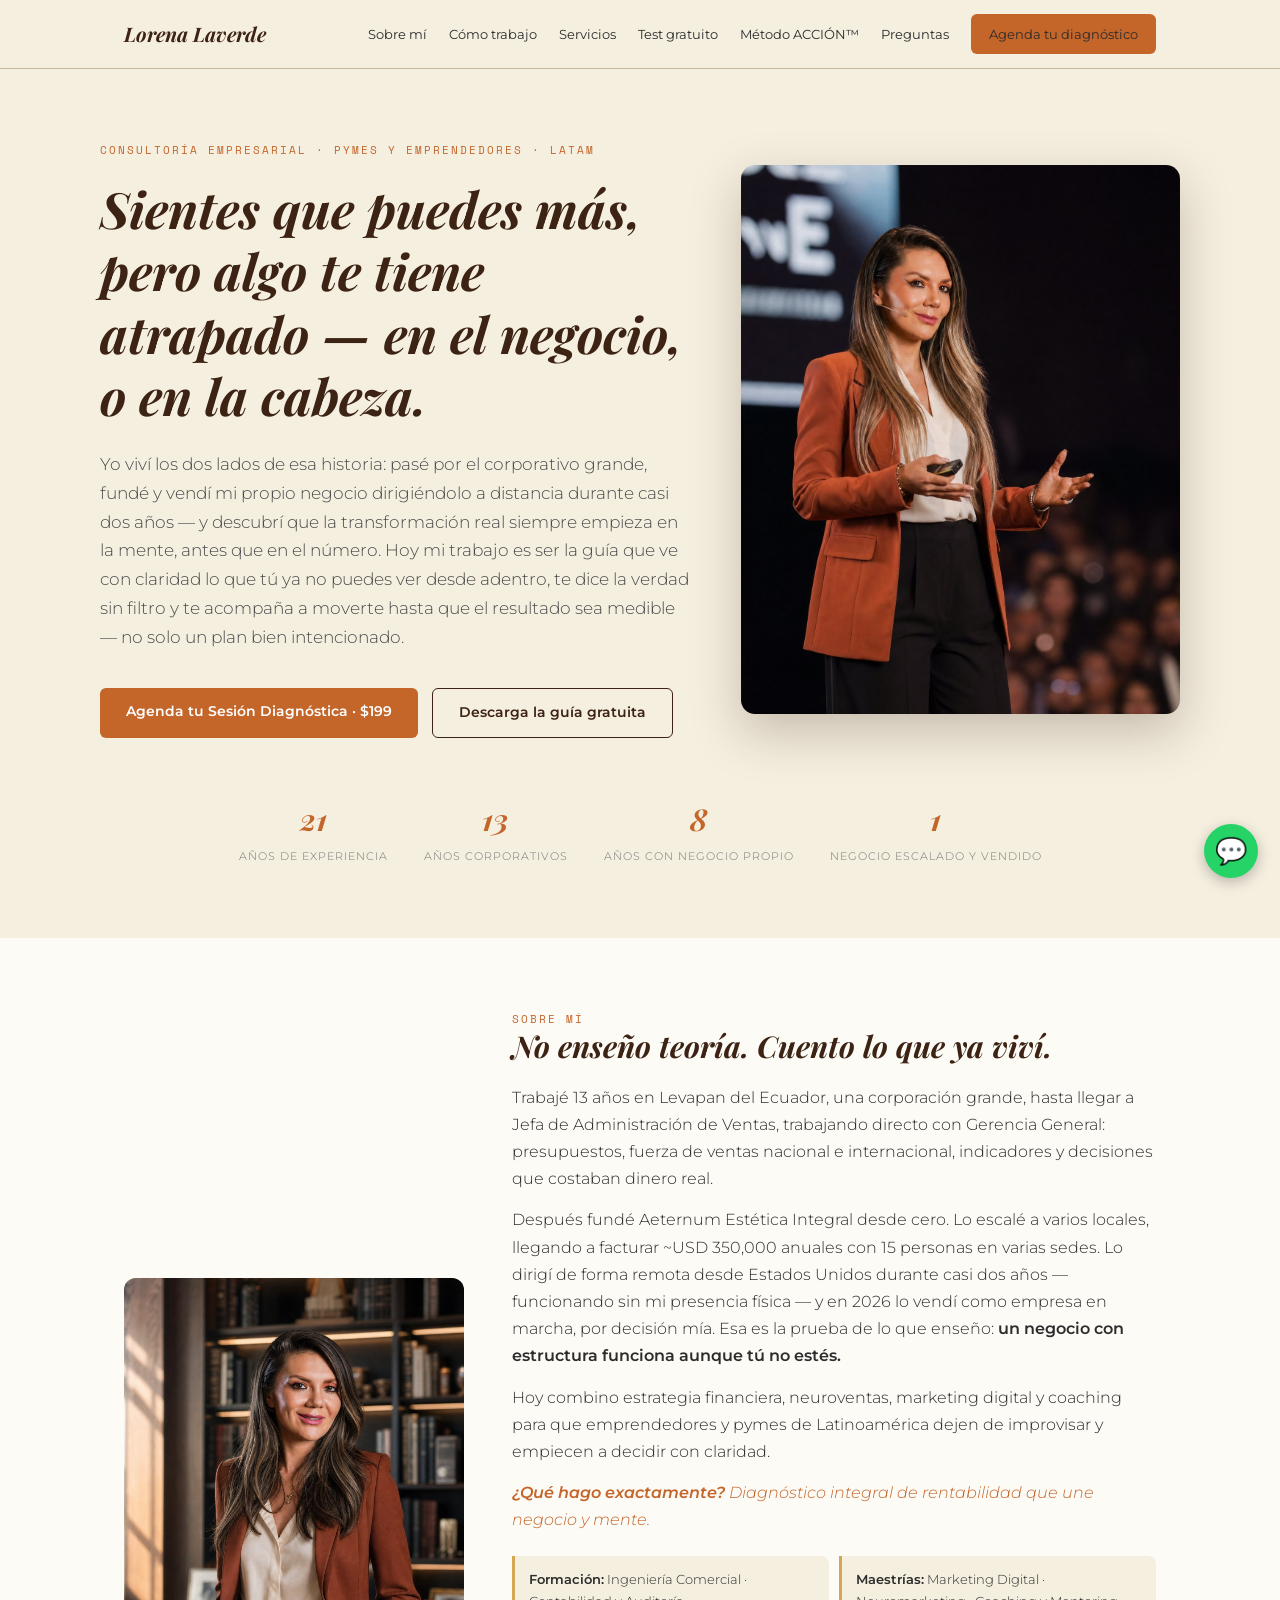
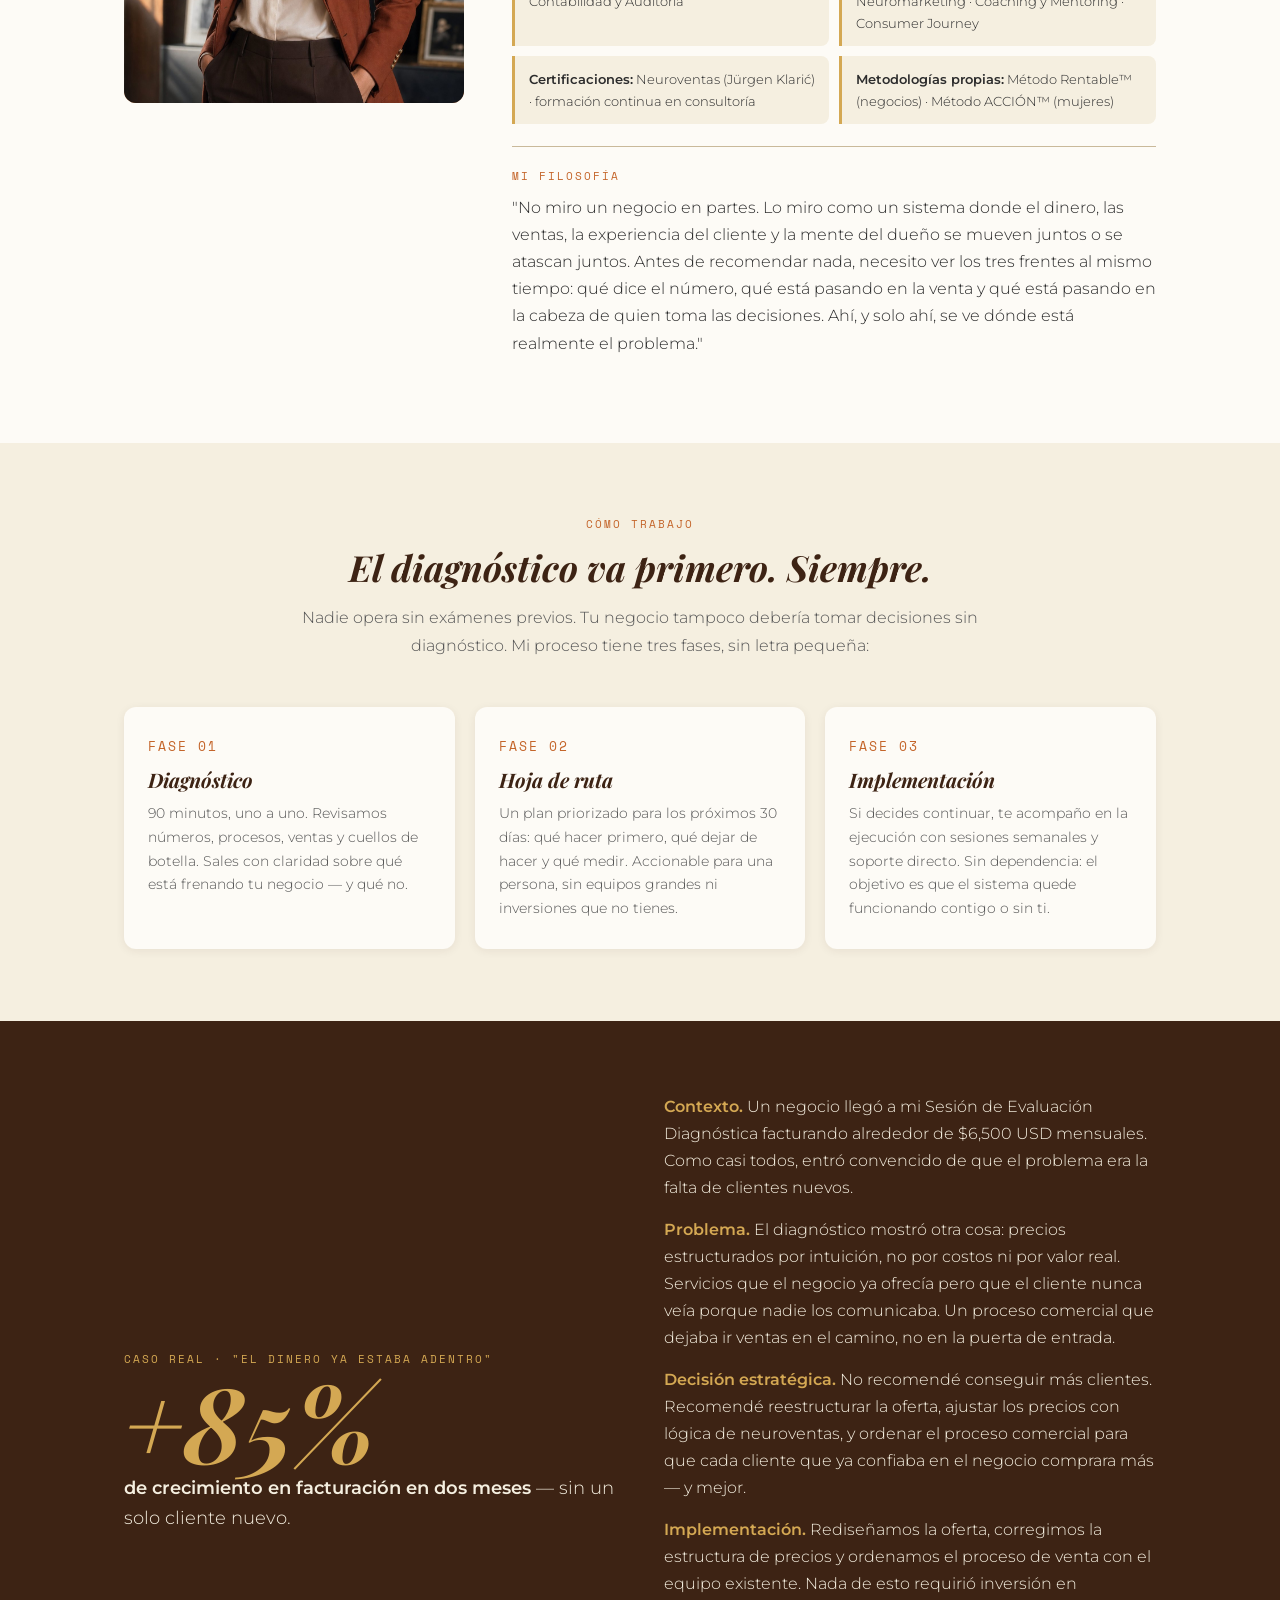
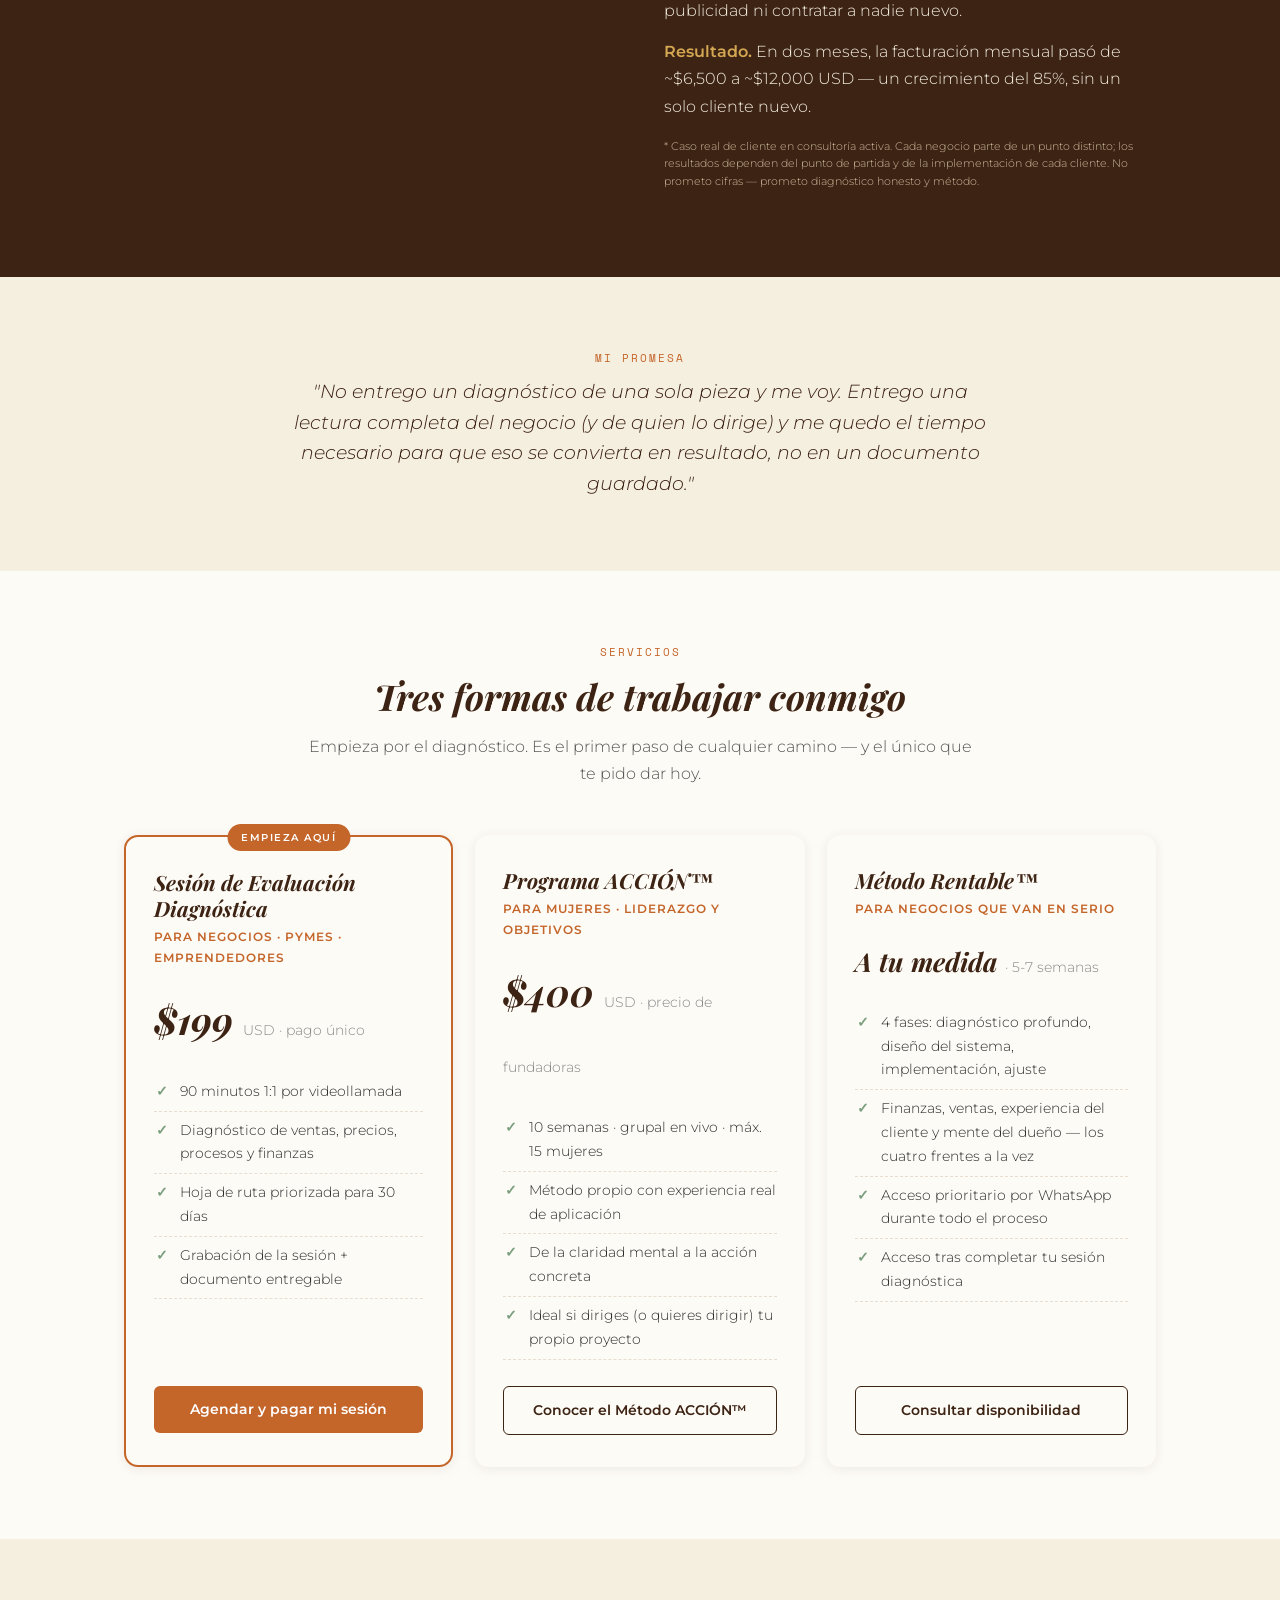
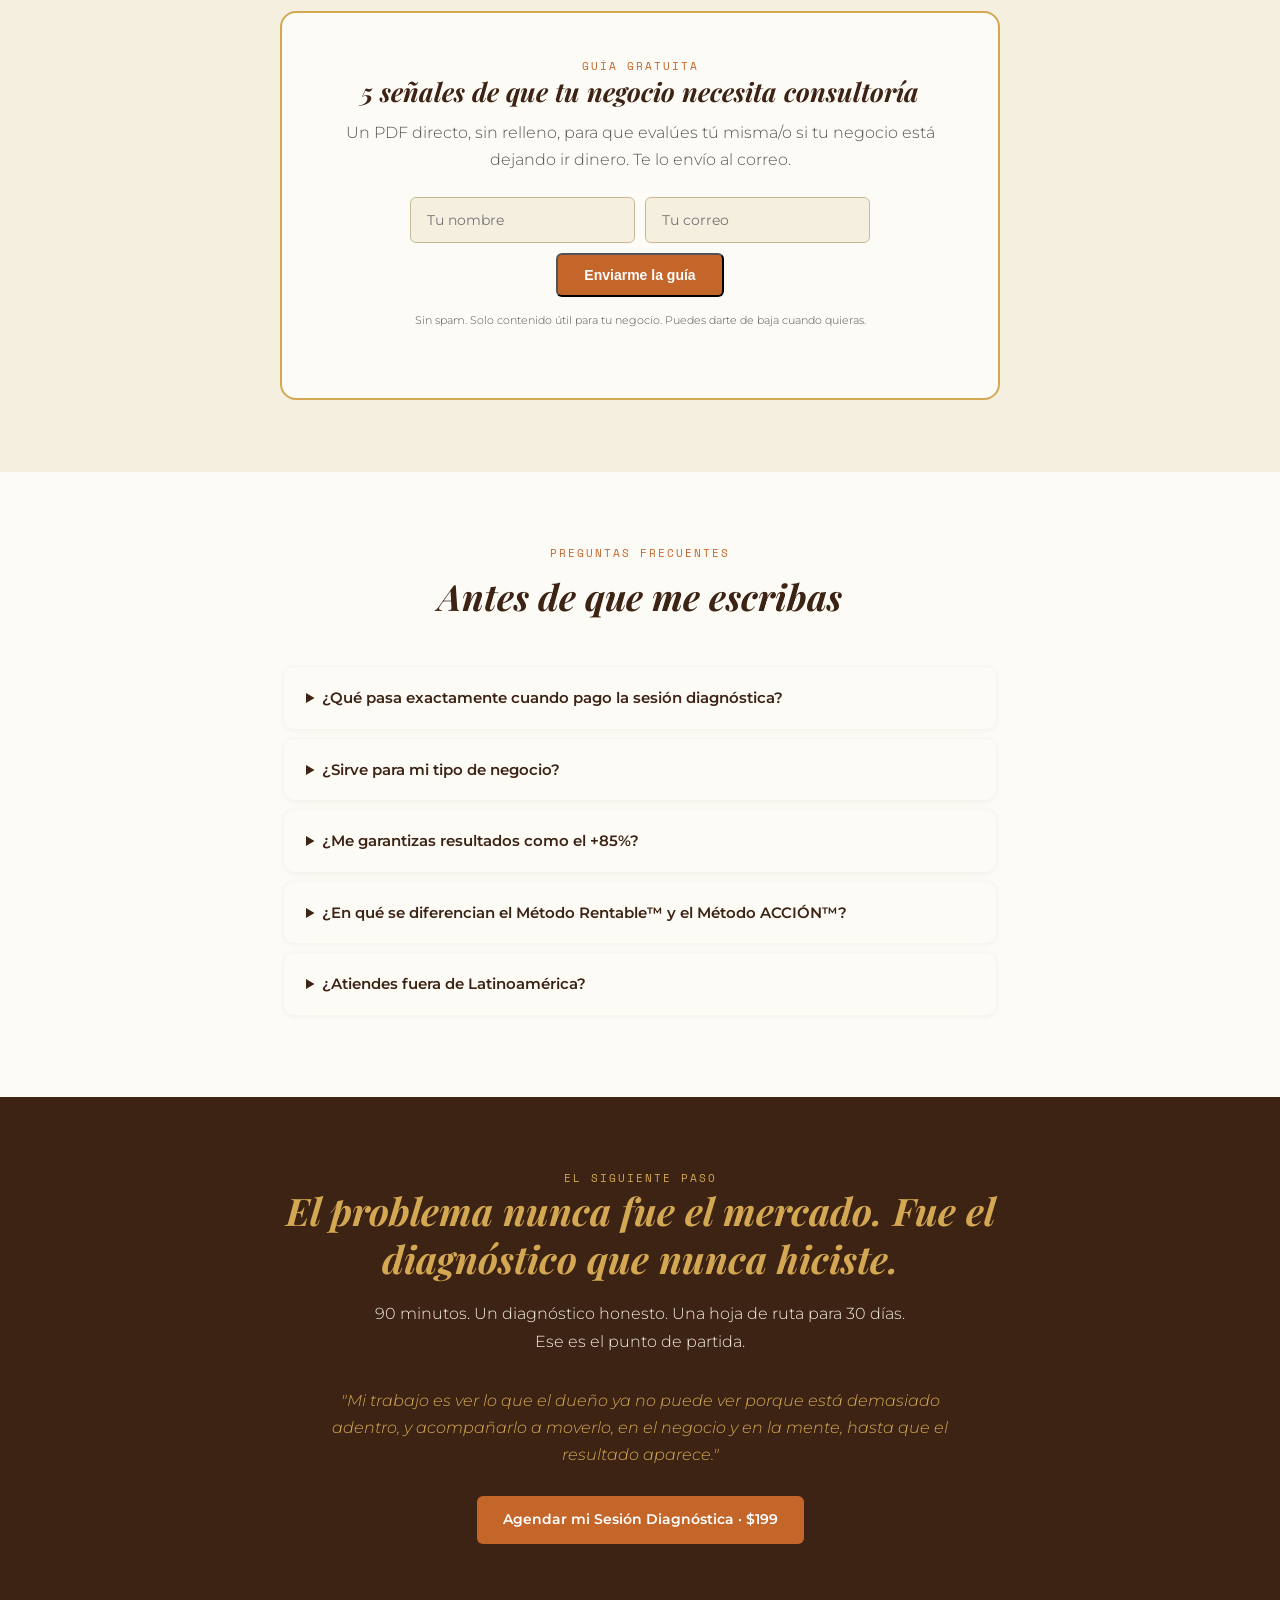
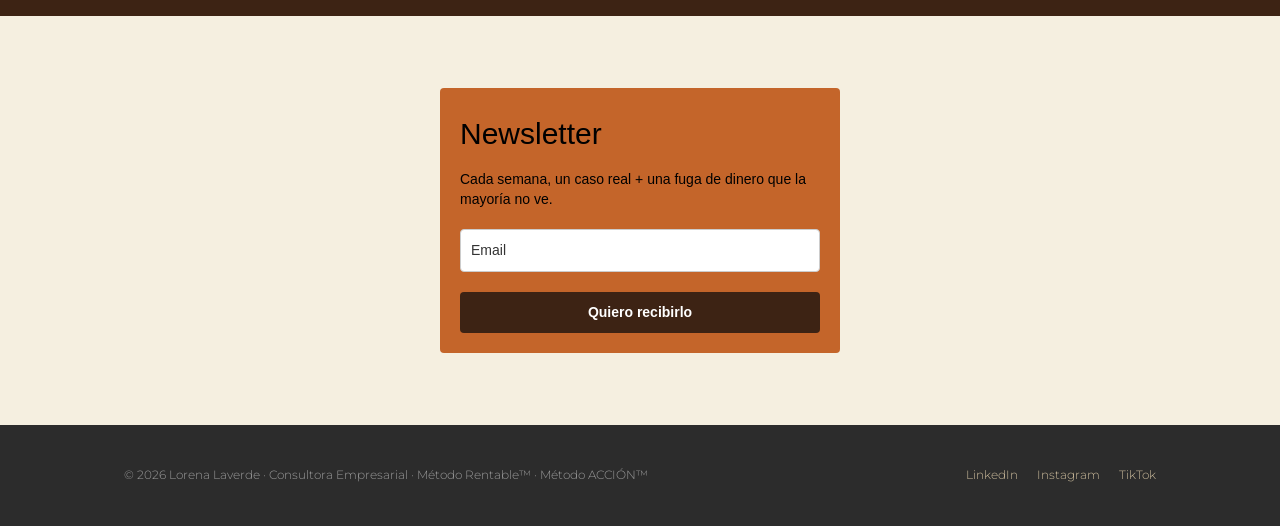
==== commit 0109d764: "Actualizar precio/duración Programa ACCIÓN y agregar schema.org Person" ====
--- a/lorena-laverde-web/index.html
+++ b/lorena-laverde-web/index.html
@@ -1,6 +1,7 @@
 <!DOCTYPE html>
 <html lang="es">
 <head>
+  <script type="application/ld+json">{"@context":"https://schema.org","@type":"Person","name":"Lorena Laverde","url":"https://lorenalaverde.com","jobTitle":"Consultora Estratégica & Business Developer","description":"Consultora estratégica y business developer con más de 21 años de experiencia ejecutiva en LATAM: 13 años en el mundo corporativo (Levapan del Ecuador, hasta Jefa de Administración de Ventas) y 8 años fundando, escalando y vendiendo su propio negocio (Aeternum Estética Integral, USD 350,000 anuales). Creadora del Método ACCIÓN™ y el Método Rentable™. Trabaja con emprendedoras, Pymes y mujeres líderes en Latinoamérica.","knowsAbout":["Método ACCIÓN™","Método Rentable™","Consultoría empresarial","Neuroventas","Marca personal","Customer Experience","Estrategia de negocio","Rentabilidad empresarial"],"alumniOf":[{"@type":"CollegeOrUniversity","name":"Universidad Politécnica Salesiana"},{"@type":"CollegeOrUniversity","name":"OBS Business School"},{"@type":"CollegeOrUniversity","name":"Universidad UNIR"}],"hasCredential":[{"@type":"EducationalOccupationalCredential","name":"Certificación en Neuroventas","recognizedBy":{"@type":"Organization","name":"Instituto Jürgen Klarić"}},{"@type":"EducationalOccupationalCredential","name":"Finisher Certificate","recognizedBy":{"@type":"Organization","name":"Tony Robbins / Robbins Research International"}},{"@type":"EducationalOccupationalCredential","name":"Formación Especializada en Liderazgo y Emprendimiento","recognizedBy":{"@type":"Organization","name":"Margarita Pasos"}},{"@type":"EducationalOccupationalCredential","name":"Certificación en Consultoría Empresarial (en curso)","recognizedBy":{"@type":"Organization","name":"Vilma Núñez"}}],"homeLocation":{"@type":"Place","address":{"@type":"PostalAddress","addressCountry":"US"}},"sameAs":["https://www.linkedin.com/in/lorenalaverde","https://www.instagram.com/lorenalaverdeofficial","https://www.facebook.com/lorelulaverde","https://www.tiktok.com/@lorenalaverdeofficial","https://www.youtube.com/@lorenalaverdeofficial"]}</script>
 <!-- Google tag (gtag.js) -->
 <script async src="https://www.googletagmanager.com/gtag/js?id=G-2PYR5ZHFL8"></script>
 <script>
@@ -825,9 +826,9 @@
       <div class="card">
         <h3>Programa ACCIÓN™</h3>
         <div class="para">Para mujeres · liderazgo y objetivos</div>
-        <div class="precio">$397 <span>USD · precio de fundadoras</span></div>
+        <div class="precio">$400 <span>USD · precio de fundadoras</span></div>
         <ul>
-          <li>12 semanas · grupal en vivo · máx. 15 mujeres</li>
+          <li>10 semanas · grupal en vivo · máx. 15 mujeres</li>
           <li>Método propio con experiencia real de aplicación</li>
           <li>De la claridad mental a la acción concreta</li>
           <li>Ideal si diriges (o quieres dirigir) tu propio proyecto</li>
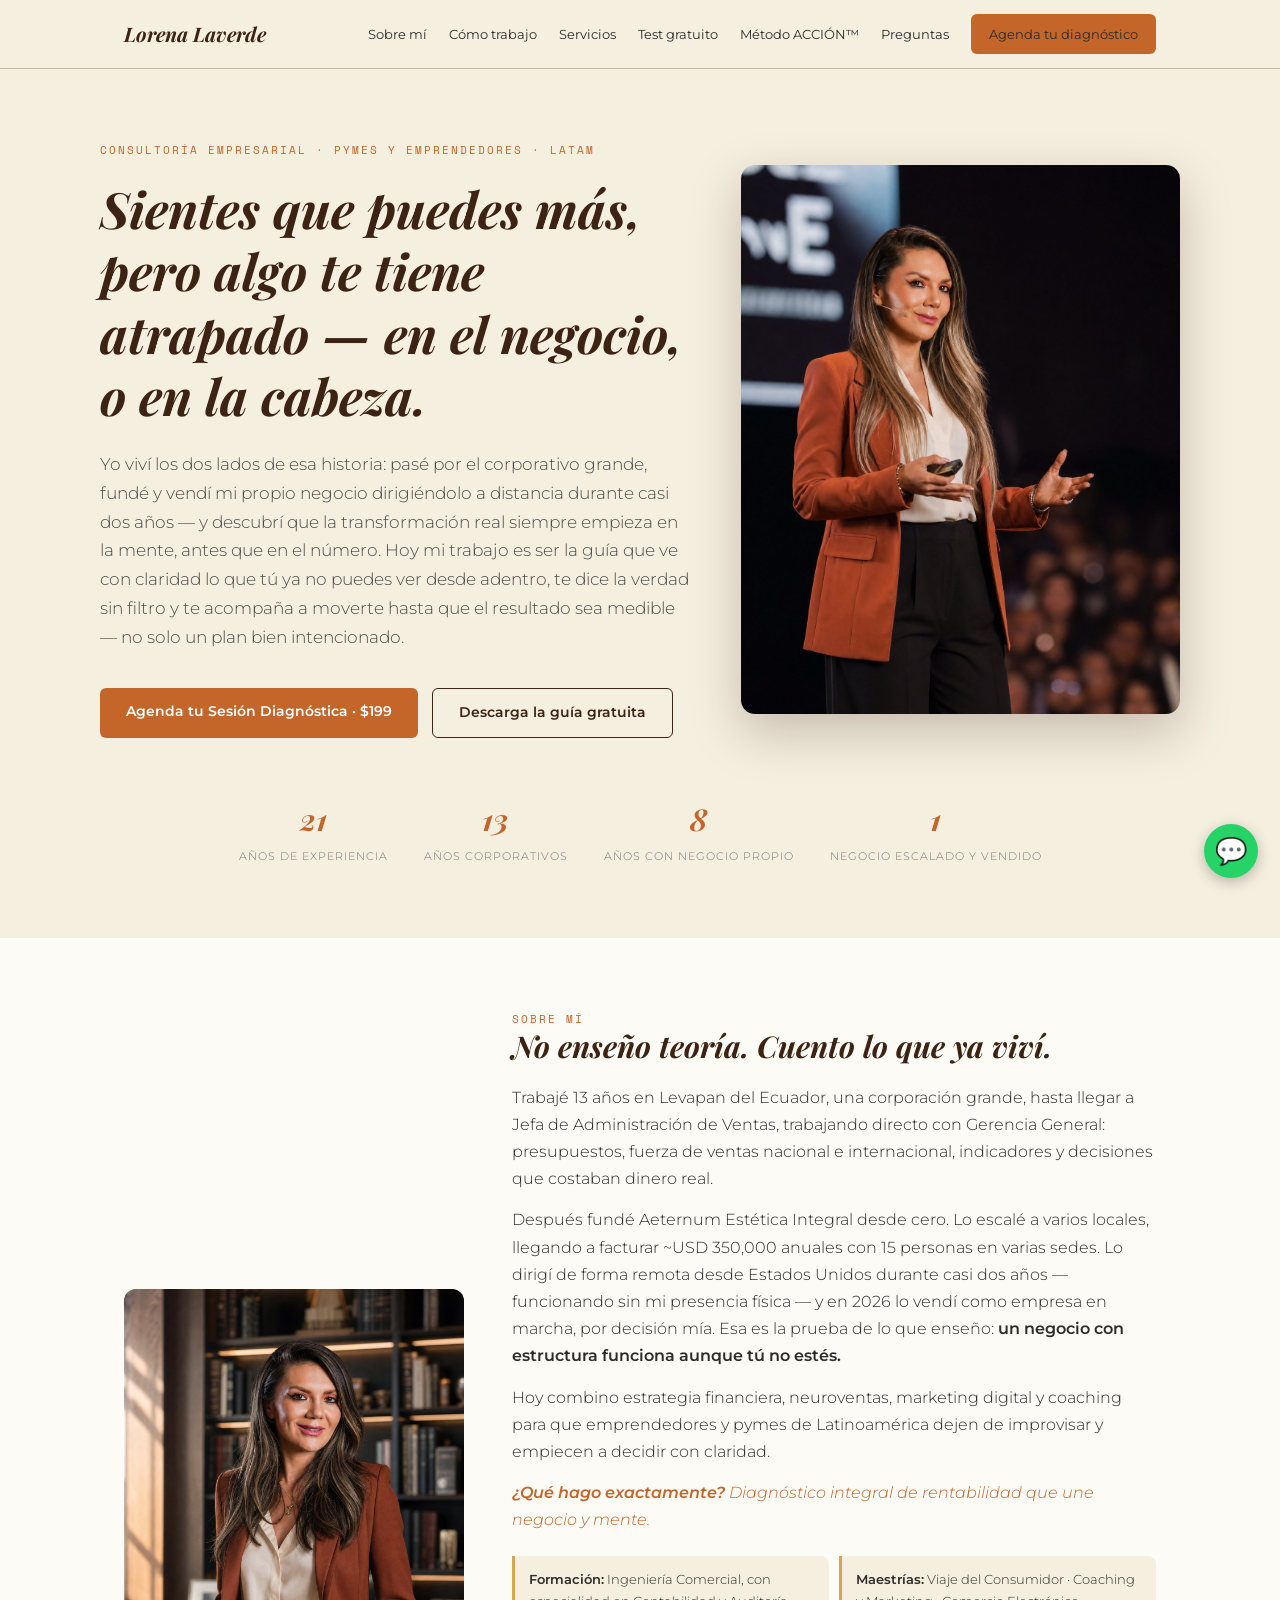
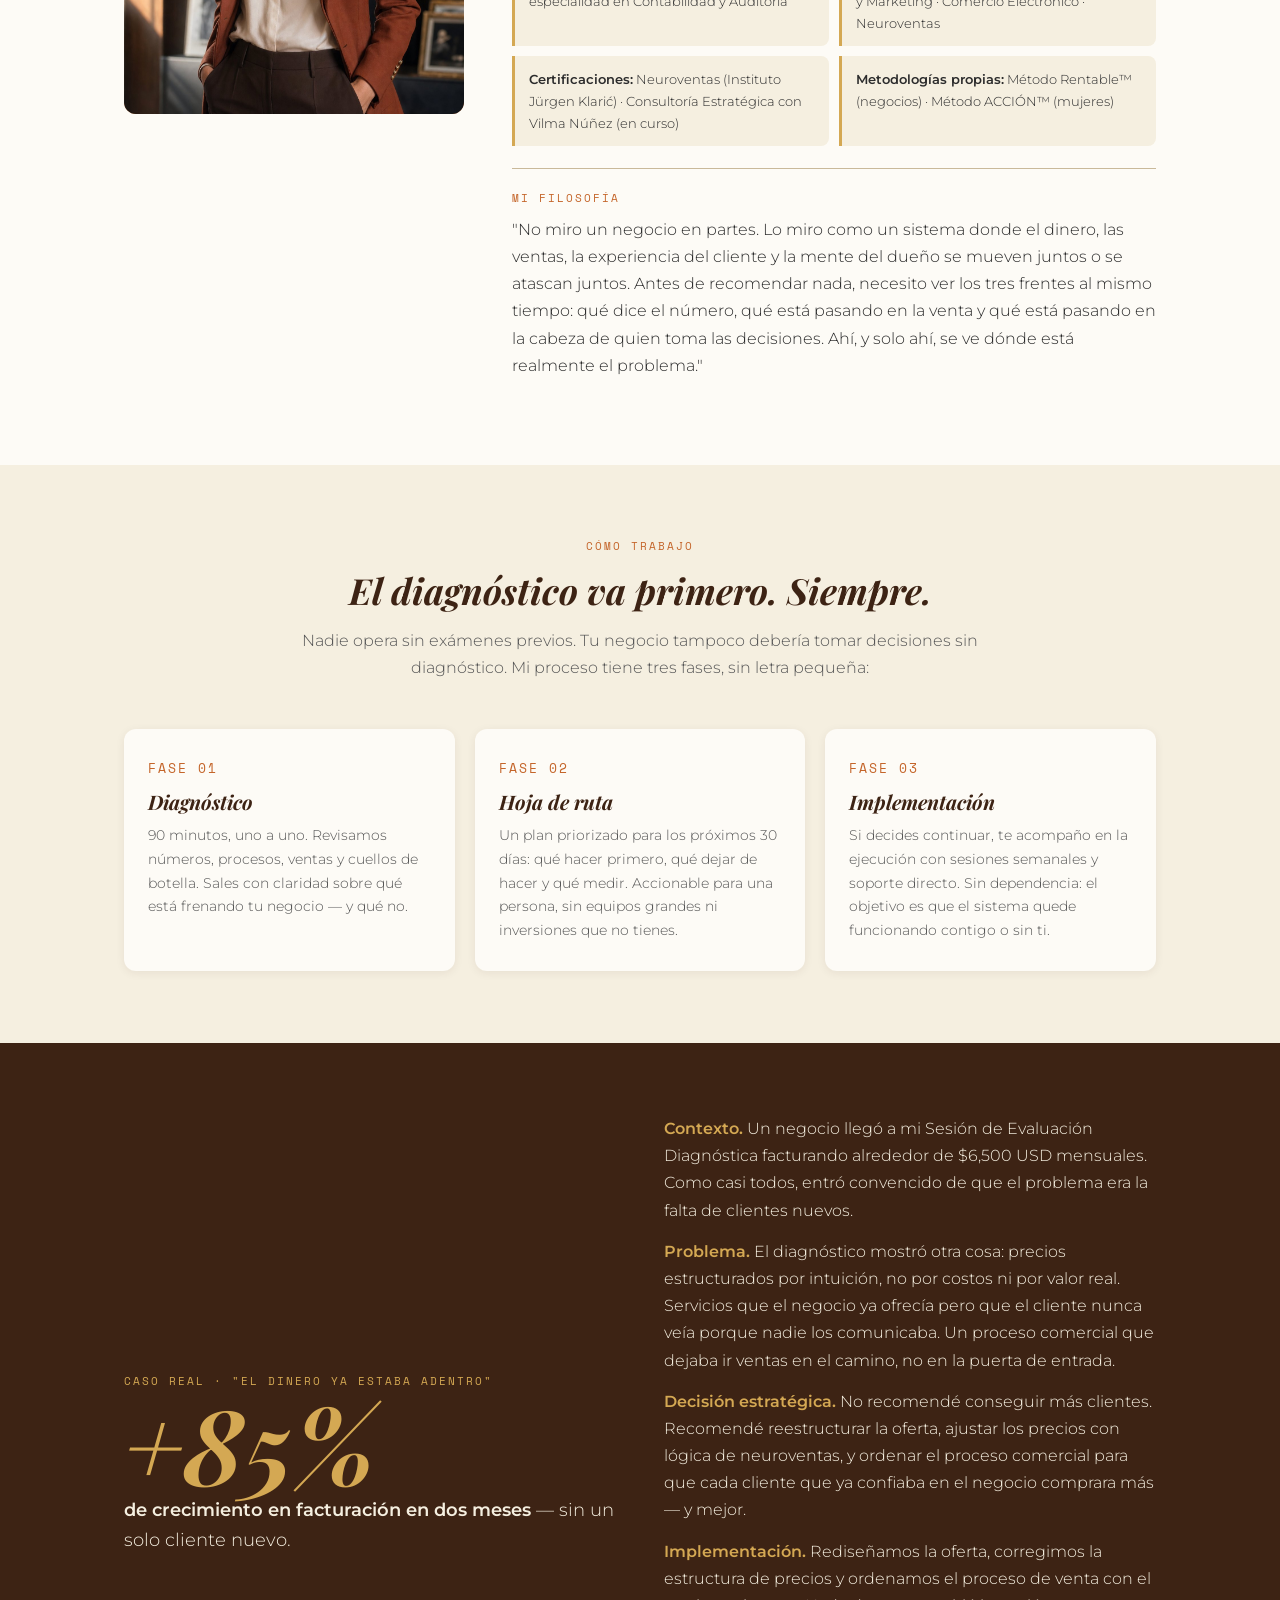
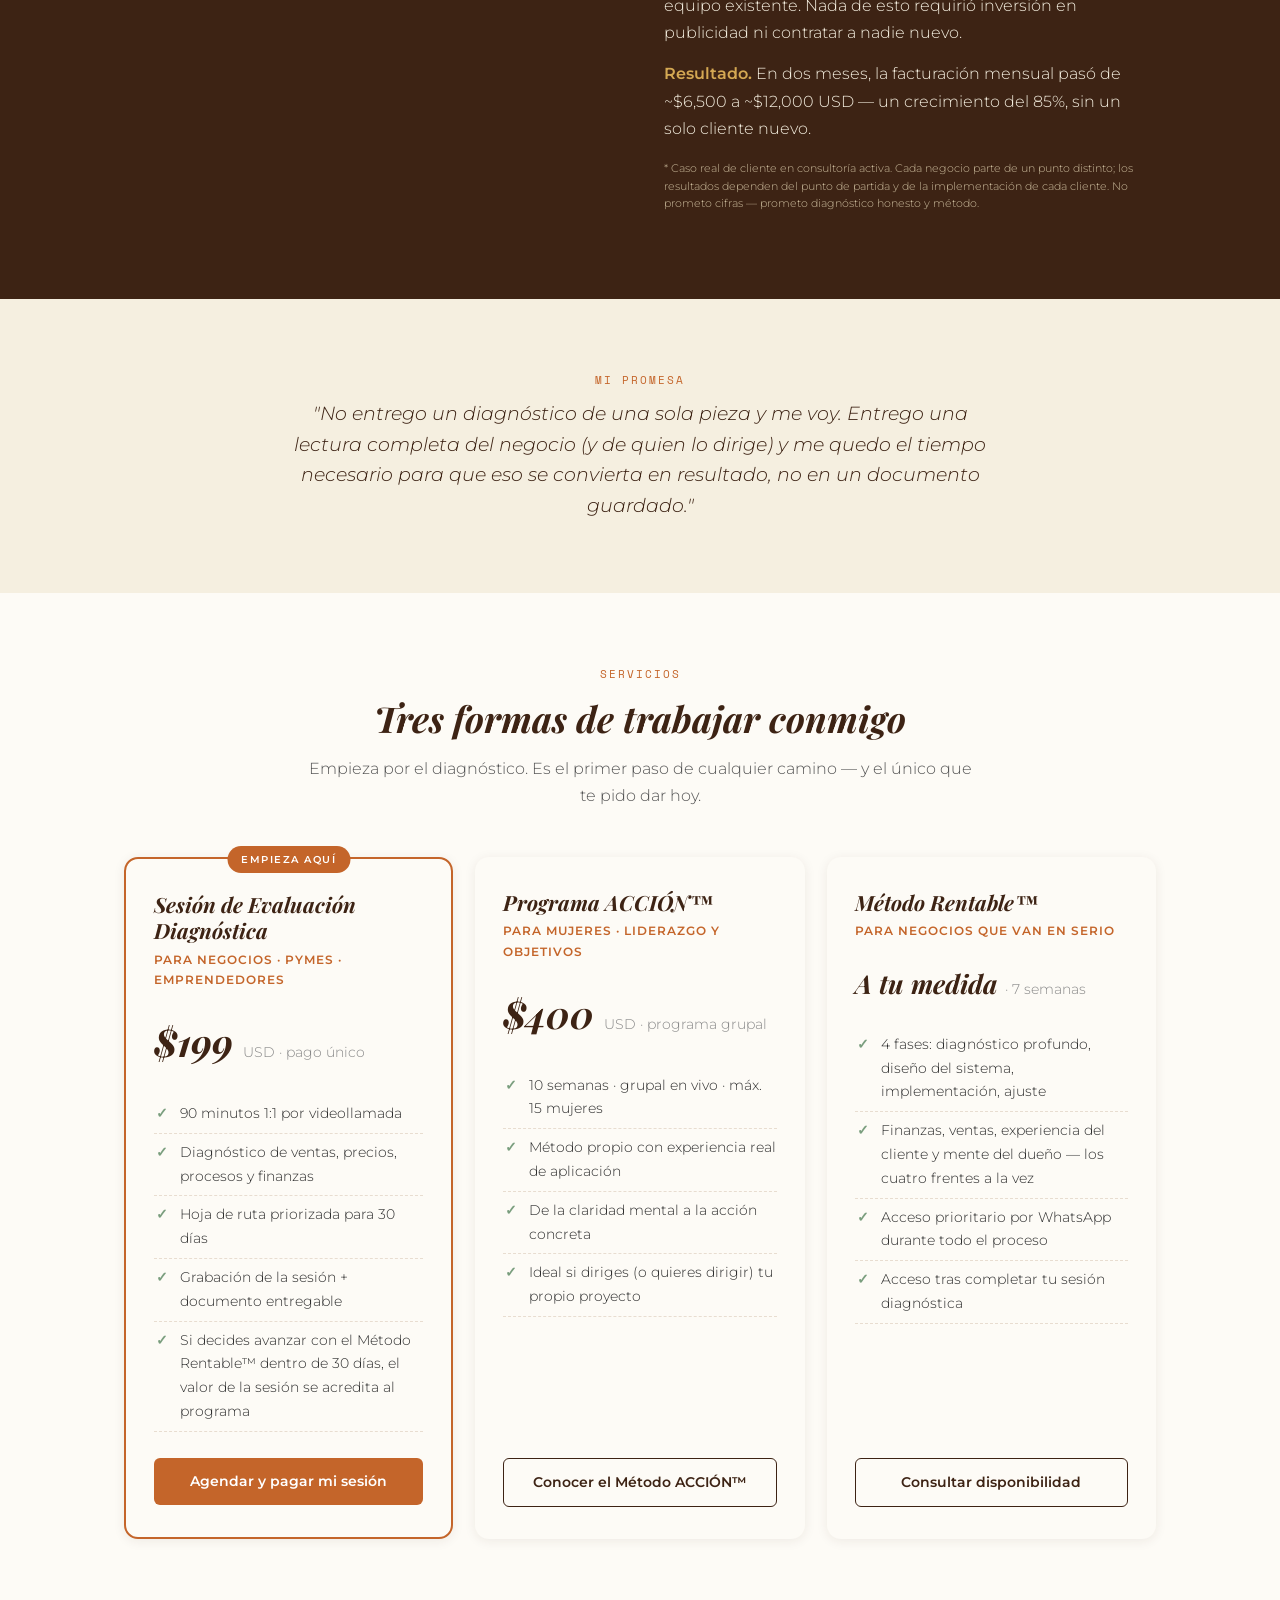
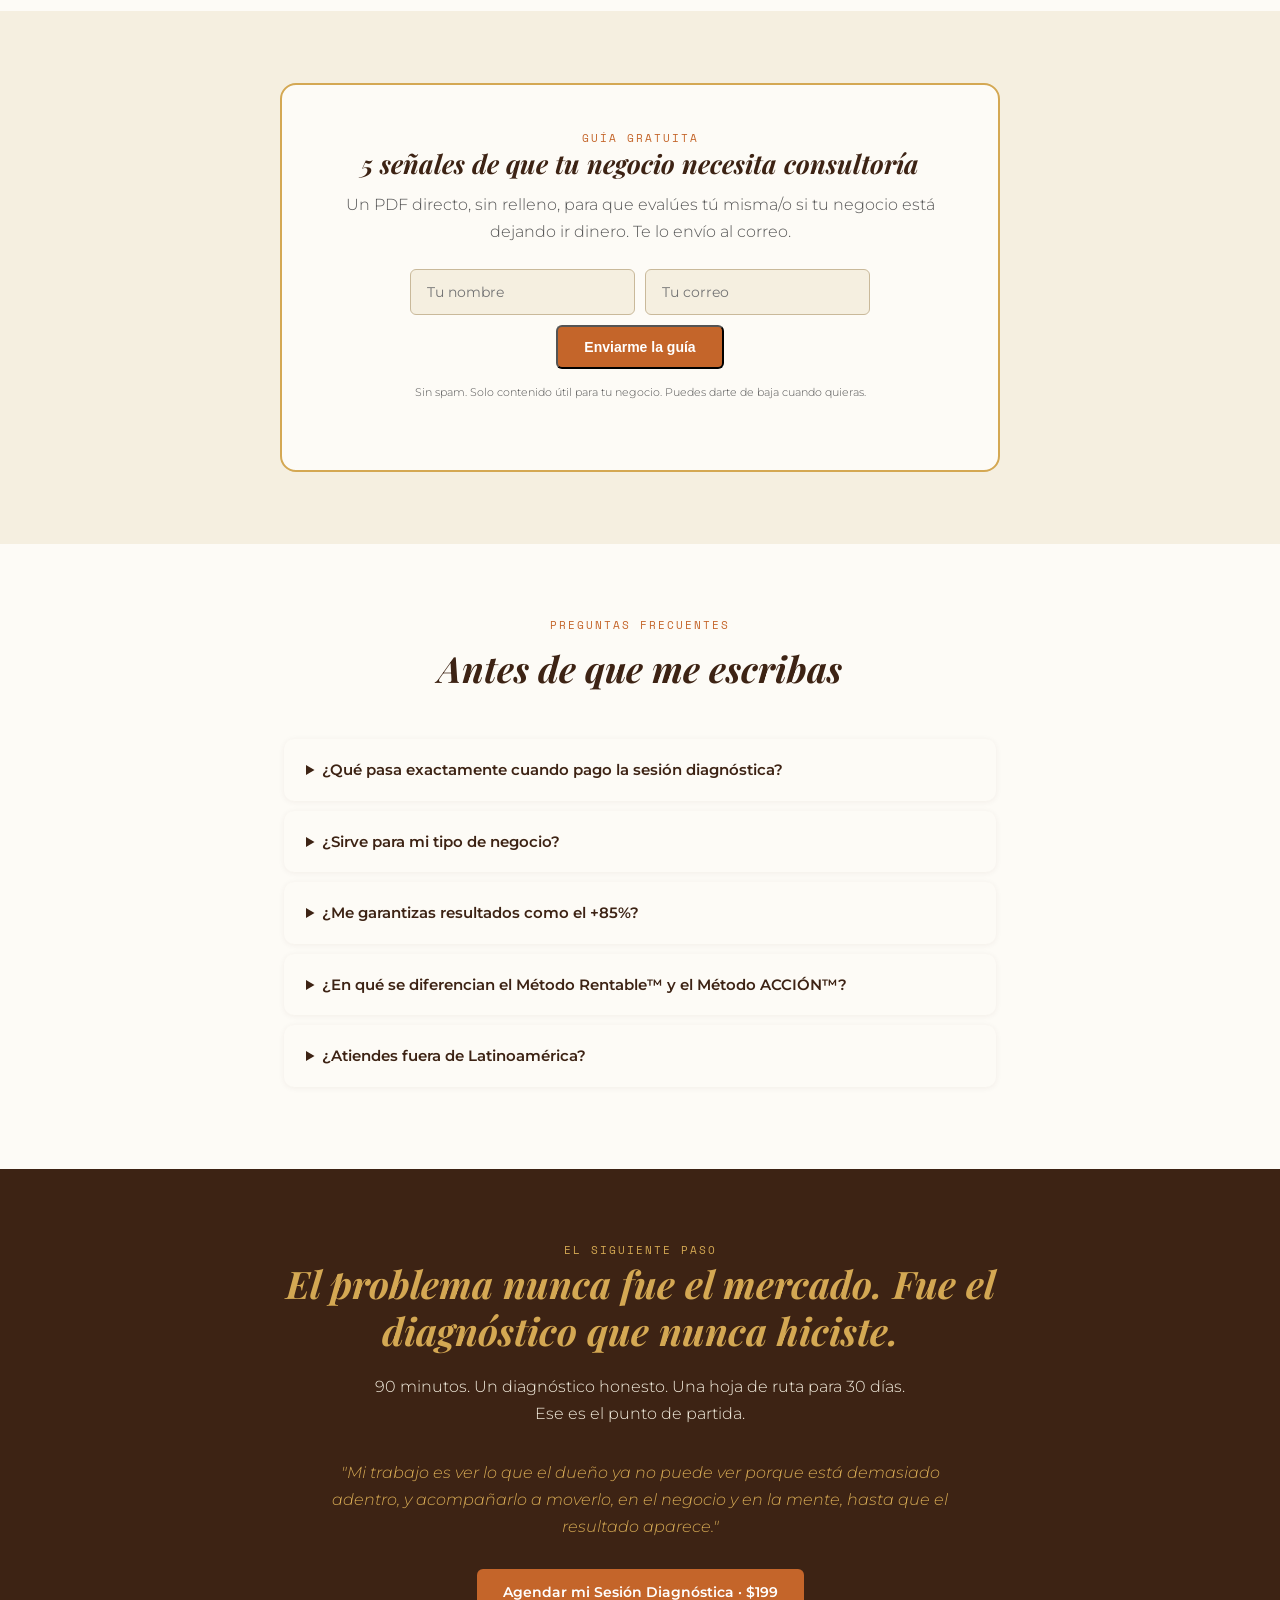
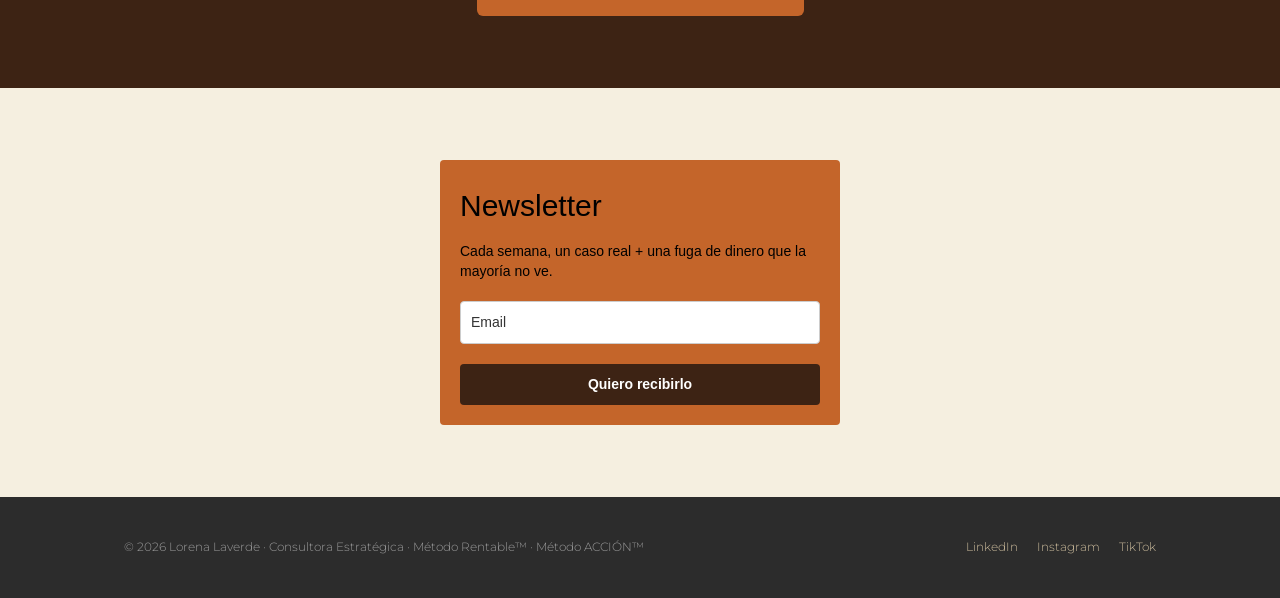
==== commit 19a57471: "Alinea web: Consultora Estratégica, formación y ACCIÓN (index)" ====
--- a/lorena-laverde-web/index.html
+++ b/lorena-laverde-web/index.html
@@ -1,7 +1,7 @@
 <!DOCTYPE html>
 <html lang="es">
 <head>
-  <script type="application/ld+json">{"@context":"https://schema.org","@type":"Person","name":"Lorena Laverde","url":"https://lorenalaverde.com","jobTitle":"Consultora Estratégica & Business Developer","description":"Consultora estratégica y business developer con más de 21 años de experiencia ejecutiva en LATAM: 13 años en el mundo corporativo (Levapan del Ecuador, hasta Jefa de Administración de Ventas) y 8 años fundando, escalando y vendiendo su propio negocio (Aeternum Estética Integral, USD 350,000 anuales). Creadora del Método ACCIÓN™ y el Método Rentable™. Trabaja con emprendedoras, Pymes y mujeres líderes en Latinoamérica.","knowsAbout":["Método ACCIÓN™","Método Rentable™","Consultoría empresarial","Neuroventas","Marca personal","Customer Experience","Estrategia de negocio","Rentabilidad empresarial"],"alumniOf":[{"@type":"CollegeOrUniversity","name":"Universidad Politécnica Salesiana"},{"@type":"CollegeOrUniversity","name":"OBS Business School"},{"@type":"CollegeOrUniversity","name":"Universidad UNIR"}],"hasCredential":[{"@type":"EducationalOccupationalCredential","name":"Certificación en Neuroventas","recognizedBy":{"@type":"Organization","name":"Instituto Jürgen Klarić"}},{"@type":"EducationalOccupationalCredential","name":"Finisher Certificate","recognizedBy":{"@type":"Organization","name":"Tony Robbins / Robbins Research International"}},{"@type":"EducationalOccupationalCredential","name":"Formación Especializada en Liderazgo y Emprendimiento","recognizedBy":{"@type":"Organization","name":"Margarita Pasos"}},{"@type":"EducationalOccupationalCredential","name":"Certificación en Consultoría Empresarial (en curso)","recognizedBy":{"@type":"Organization","name":"Vilma Núñez"}}],"homeLocation":{"@type":"Place","address":{"@type":"PostalAddress","addressCountry":"US"}},"sameAs":["https://www.linkedin.com/in/lorenalaverde","https://www.instagram.com/lorenalaverdeofficial","https://www.facebook.com/lorelulaverde","https://www.tiktok.com/@lorenalaverdeofficial","https://www.youtube.com/@lorenalaverdeofficial"]}</script>
+  <script type="application/ld+json">{"@context":"https://schema.org","@type":"Person","name":"Lorena Laverde","url":"https://lorenalaverde.com","jobTitle":"Consultora Estratégica","description":"Consultora estratégica con 21 años de experiencia corporativa y empresarial: 13 años en Levapan del Ecuador, hasta Jefa de Administración de Ventas, y 8 años fundando, dirigiendo y vendiendo su propio negocio (Aeternum Estética Integral). Acompaña a dueños de negocios de Latinoamérica con el Método Rentable™ y creó el Método ACCIÓN™ para mujeres profesionales y empresarias.","knowsAbout":["Método ACCIÓN™","Método Rentable™","Consultoría estratégica","Neuroventas","Marca personal","Customer Experience","Estrategia de negocio","Rentabilidad empresarial"],"alumniOf":[{"@type":"CollegeOrUniversity","name":"Universidad Politécnica Salesiana"},{"@type":"CollegeOrUniversity","name":"OBS Business School"},{"@type":"CollegeOrUniversity","name":"Universidad UNIR"}],"hasCredential":[{"@type":"EducationalOccupationalCredential","name":"Certificación en Neuroventas","recognizedBy":{"@type":"Organization","name":"Instituto Jürgen Klarić"}},{"@type":"EducationalOccupationalCredential","name":"Formación Especializada en Liderazgo y Emprendimiento","recognizedBy":{"@type":"Organization","name":"Margarita Pasos"}},{"@type":"EducationalOccupationalCredential","name":"Certificación en Consultoría Estratégica (en curso)","recognizedBy":{"@type":"Organization","name":"Vilma Núñez"}}],"homeLocation":{"@type":"Place","address":{"@type":"PostalAddress","addressCountry":"US"}},"sameAs":["https://www.linkedin.com/in/lorenalaverde","https://www.instagram.com/lorenalaverdeofficial","https://www.facebook.com/lorelulaverde","https://www.tiktok.com/@lorenalaverdeofficial","https://www.youtube.com/@lorenalaverdeofficial"]}</script>
 <!-- Google tag (gtag.js) -->
 <script async src="https://www.googletagmanager.com/gtag/js?id=G-2PYR5ZHFL8"></script>
 <script>
@@ -32,7 +32,7 @@
 <meta name="viewport" content="width=device-width, initial-scale=1.0">
 
 <!-- ══════════ SEO ══════════ -->
-<title>Lorena Laverde · Consultora Empresarial para Pymes y Emprendedores en Latinoamérica</title>
+<title>Lorena Laverde · Consultora Estratégica para Pymes y Emprendedores en Latinoamérica</title>
 <meta name="description" content="Consultoría empresarial con 21 años de experiencia real: 13 en el mundo corporativo y 8 construyendo, escalando y vendiendo mi propio negocio. Sesión de Evaluación Diagnóstica de 90 minutos para pymes y emprendedores de LATAM.">
 <meta name="keywords" content="consultora empresarial, consultoría para pymes, consultoría de negocios latinoamérica, diagnóstico de negocio, estrategia empresarial, Lorena Laverde, Método Rentable, Método ACCIÓN">
 <link rel="canonical" href="https://lorenalaverde.com/">
@@ -41,14 +41,14 @@
 <!-- Open Graph -->
 <meta property="og:type" content="website">
 <meta property="og:url" content="https://lorenalaverde.com/">
-<meta property="og:title" content="Lorena Laverde · Consultora Empresarial">
+<meta property="og:title" content="Lorena Laverde · Consultora Estratégica">
 <meta property="og:description" content="Tu negocio puede crecer sin depender de ti en cada decisión. Sesión diagnóstica de 90 minutos + hoja de ruta de 30 días.">
 <meta property="og:image" content="https://lorenalaverde.com/foto-lorena-escenario.jpg">
 <meta property="og:locale" content="es_LA">
 
 <!-- Twitter -->
 <meta name="twitter:card" content="summary_large_image">
-<meta name="twitter:title" content="Lorena Laverde · Consultora Empresarial">
+<meta name="twitter:title" content="Lorena Laverde · Consultora Estratégica">
 <meta name="twitter:description" content="Diagnóstico de negocio de 90 minutos + hoja de ruta de 30 días. Pymes y emprendedores LATAM.">
 
 <!-- JSON-LD -->
@@ -56,13 +56,13 @@
 {
   "@context": "https://schema.org",
   "@type": "ProfessionalService",
-  "name": "Lorena Laverde · Consultora Empresarial",
+  "name": "Lorena Laverde · Consultora Estratégica",
   "url": "https://lorenalaverde.com",
   "description": "Consultoría empresarial para startups, emprendimientos y pymes en Latinoamérica. Diagnóstico, estrategia e implementación.",
   "founder": {
     "@type": "Person",
     "name": "Lorena Laverde",
-    "jobTitle": "Consultora Empresarial",
+    "jobTitle": "Consultora Estratégica",
     "sameAs": [
       "https://www.linkedin.com/in/lorenalaverde",
       "https://www.instagram.com/lorenalaverdeofficial",
@@ -712,7 +712,7 @@
         <a class="btn ghost" href="#guia">Descarga la guía gratuita</a>
       </div>
     </div>
-    <img class="hero-img" src="images/foto-lorena-escenario.jpg" fetchpriority="high" width="1195" height="1800" onerror="this.onerror=null;this.src='images/foto-lorena-hero.jpg'" alt="Lorena Laverde, consultora empresarial, presentando estrategia ante empresarios">
+    <img class="hero-img" src="images/foto-lorena-escenario.jpg" fetchpriority="high" width="1195" height="1800" onerror="this.onerror=null;this.src='images/foto-lorena-hero.jpg'" alt="Lorena Laverde, consultora estratégica, presentando estrategia ante empresarios">
   </div>
   <div class="trust">
     <div class="t"><div class="num">21</div><div class="lbl">años de experiencia</div></div>
@@ -725,7 +725,7 @@
 <!-- ══════════ SOBRE ══════════ -->
 <section class="alt" id="sobre">
   <div class="wrap about">
-    <div class="foto"><img src="images/foto-lorena.jpg" loading="lazy" width="1195" height="1800" alt="Lorena Laverde, consultora empresarial, presentando estrategia de negocios"></div>
+    <div class="foto"><img src="images/foto-lorena.jpg" loading="lazy" width="1195" height="1800" alt="Lorena Laverde, consultora estratégica, presentando estrategia de negocios"></div>
     <div>
       <div class="mono">Sobre mí</div>
       <h2>No enseño teoría. Cuento lo que ya viví.</h2>
@@ -734,9 +734,9 @@
       <p>Hoy combino estrategia financiera, neuroventas, marketing digital y coaching para que emprendedores y pymes de Latinoamérica dejen de improvisar y empiecen a decidir con claridad.</p>
       <p style="font-style:italic;color:var(--terracota);"><strong>¿Qué hago exactamente?</strong> Diagnóstico integral de rentabilidad que une negocio y mente.</p>
       <div class="hitos">
-        <div class="hito"><strong>Formación:</strong> Ingeniería Comercial · Contabilidad y Auditoría</div>
-        <div class="hito"><strong>Maestrías:</strong> Marketing Digital · Neuromarketing · Coaching y Mentoring · Consumer Journey</div>
-        <div class="hito"><strong>Certificaciones:</strong> Neuroventas (Jürgen Klarić) · formación continua en consultoría</div>
+        <div class="hito"><strong>Formación:</strong> Ingeniería Comercial, con especialidad en Contabilidad y Auditoría</div>
+        <div class="hito"><strong>Maestrías:</strong> Viaje del Consumidor · Coaching y Marketing · Comercio Electrónico · Neuroventas</div>
+        <div class="hito"><strong>Certificaciones:</strong> Neuroventas (Instituto Jürgen Klarić) · Consultoría Estratégica con Vilma Núñez (en curso)</div>
         <div class="hito"><strong>Metodologías propias:</strong> Método Rentable™ (negocios) · Método ACCIÓN™ (mujeres)</div>
       </div>
       <p style="margin-top:22px;padding-top:20px;border-top:1px solid var(--arena);"><span class="mono" style="display:block;margin-bottom:8px;">Mi filosofía</span>"No miro un negocio en partes. Lo miro como un sistema donde el dinero, las ventas, la experiencia del cliente y la mente del dueño se mueven juntos o se atascan juntos. Antes de recomendar nada, necesito ver los tres frentes al mismo tiempo: qué dice el número, qué está pasando en la venta y qué está pasando en la cabeza de quien toma las decisiones. Ahí, y solo ahí, se ve dónde está realmente el problema."</p>
@@ -819,6 +819,7 @@
           <li>Diagnóstico de ventas, precios, procesos y finanzas</li>
           <li>Hoja de ruta priorizada para 30 días</li>
           <li>Grabación de la sesión + documento entregable</li>
+          <li>Si decides avanzar con el Método Rentable™ dentro de 30 días, el valor de la sesión se acredita al programa</li>
         </ul>
         <a class="btn" href="https://buy.stripe.com/3cI14n7ZP8wqeGM5vogUM02">Agendar y pagar mi sesión</a>
       </div>
@@ -826,7 +827,7 @@
       <div class="card">
         <h3>Programa ACCIÓN™</h3>
         <div class="para">Para mujeres · liderazgo y objetivos</div>
-        <div class="precio">$400 <span>USD · precio de fundadoras</span></div>
+        <div class="precio">$400 <span>USD · programa grupal</span></div>
         <ul>
           <li>10 semanas · grupal en vivo · máx. 15 mujeres</li>
           <li>Método propio con experiencia real de aplicación</li>
@@ -839,7 +840,7 @@
       <div class="card">
         <h3>Método Rentable™</h3>
         <div class="para">Para negocios que van en serio</div>
-        <div class="precio" style="font-size:26px;">A tu medida <span>· 5-7 semanas</span></div>
+        <div class="precio" style="font-size:26px;">A tu medida <span>· 7 semanas</span></div>
         <ul>
           <li>4 fases: diagnóstico profundo, diseño del sistema, implementación, ajuste</li>
           <li>Finanzas, ventas, experiencia del cliente y mente del dueño — los cuatro frentes a la vez</li>
@@ -996,7 +997,7 @@
 
 <footer>
   <div class="foot">
-    <div>© 2026 Lorena Laverde · Consultora Empresarial · Método Rentable™ · Método ACCIÓN™</div>
+    <div>© 2026 Lorena Laverde · Consultora Estratégica · Método Rentable™ · Método ACCIÓN™</div>
     <div>
       <a href="https://www.linkedin.com/in/lorenalaverde" rel="noopener">LinkedIn</a>
       <a href="https://www.instagram.com/lorenalaverdeofficial" rel="noopener">Instagram</a>
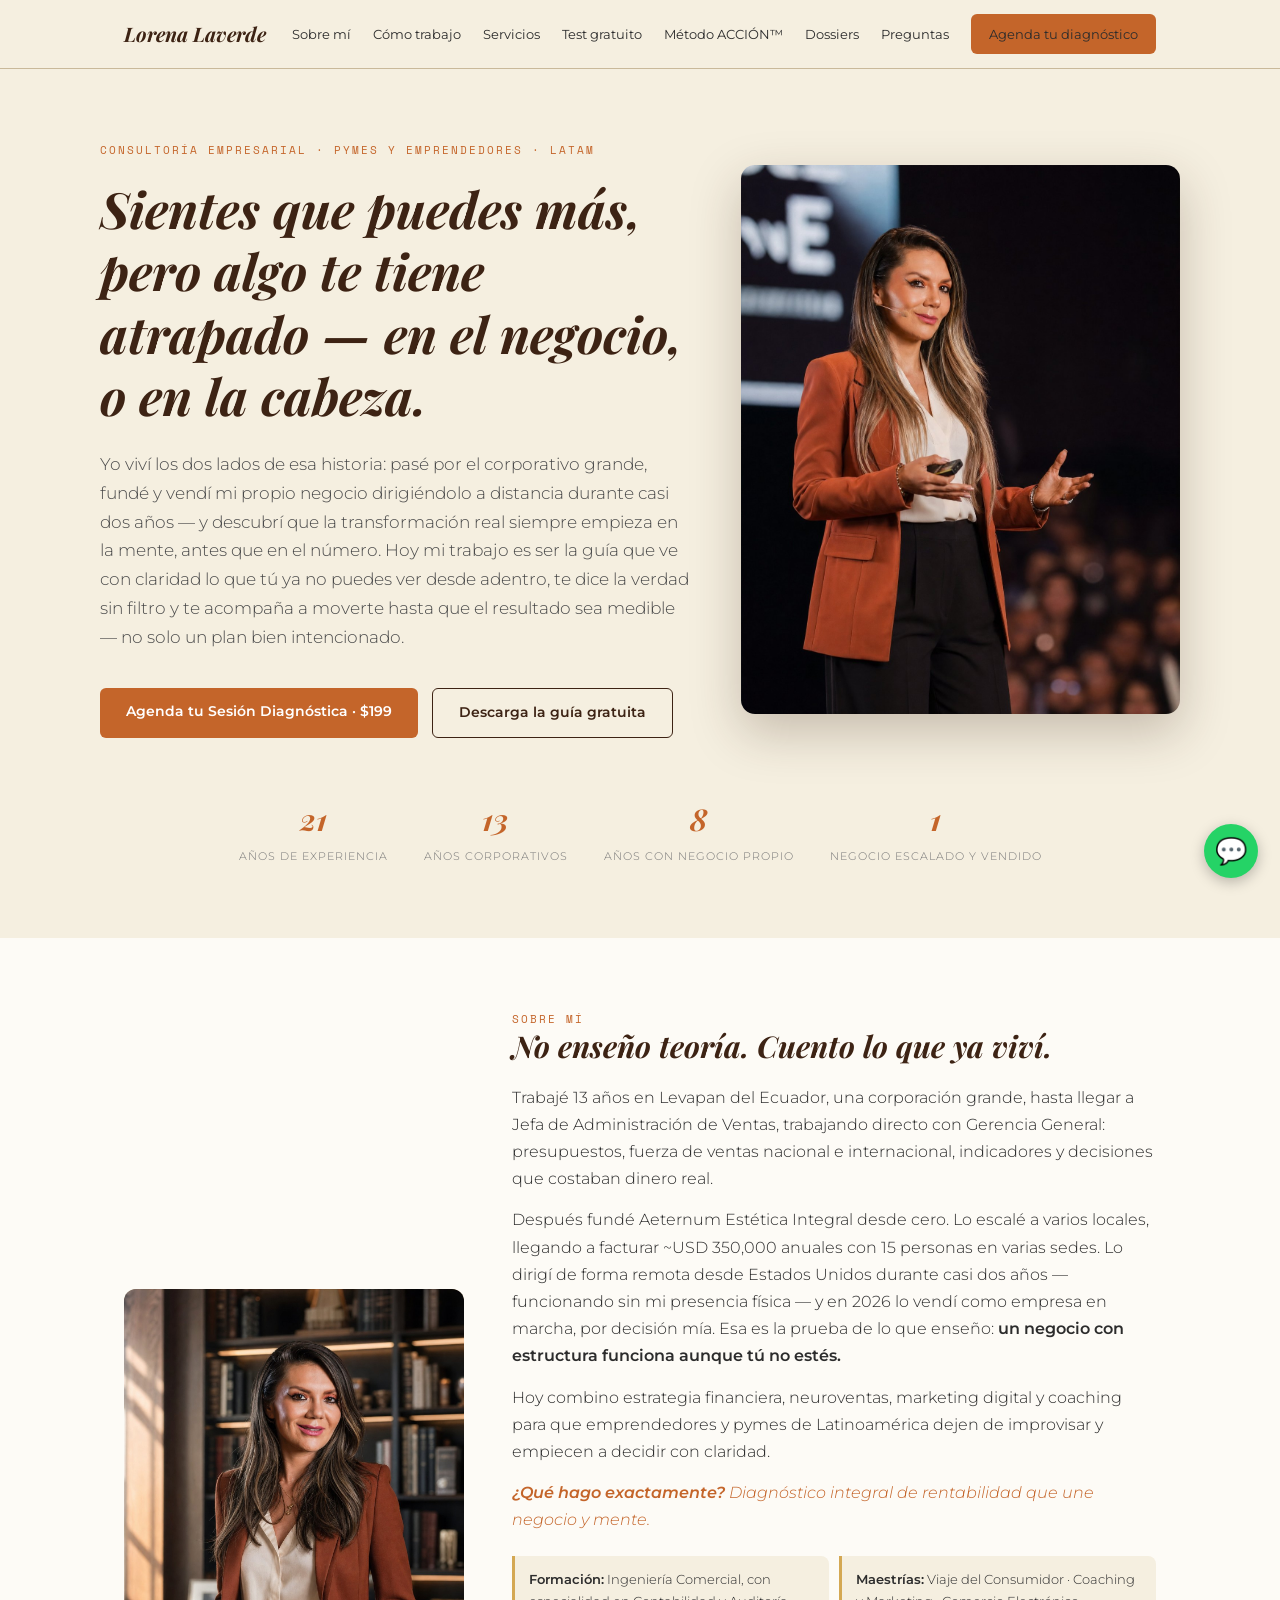
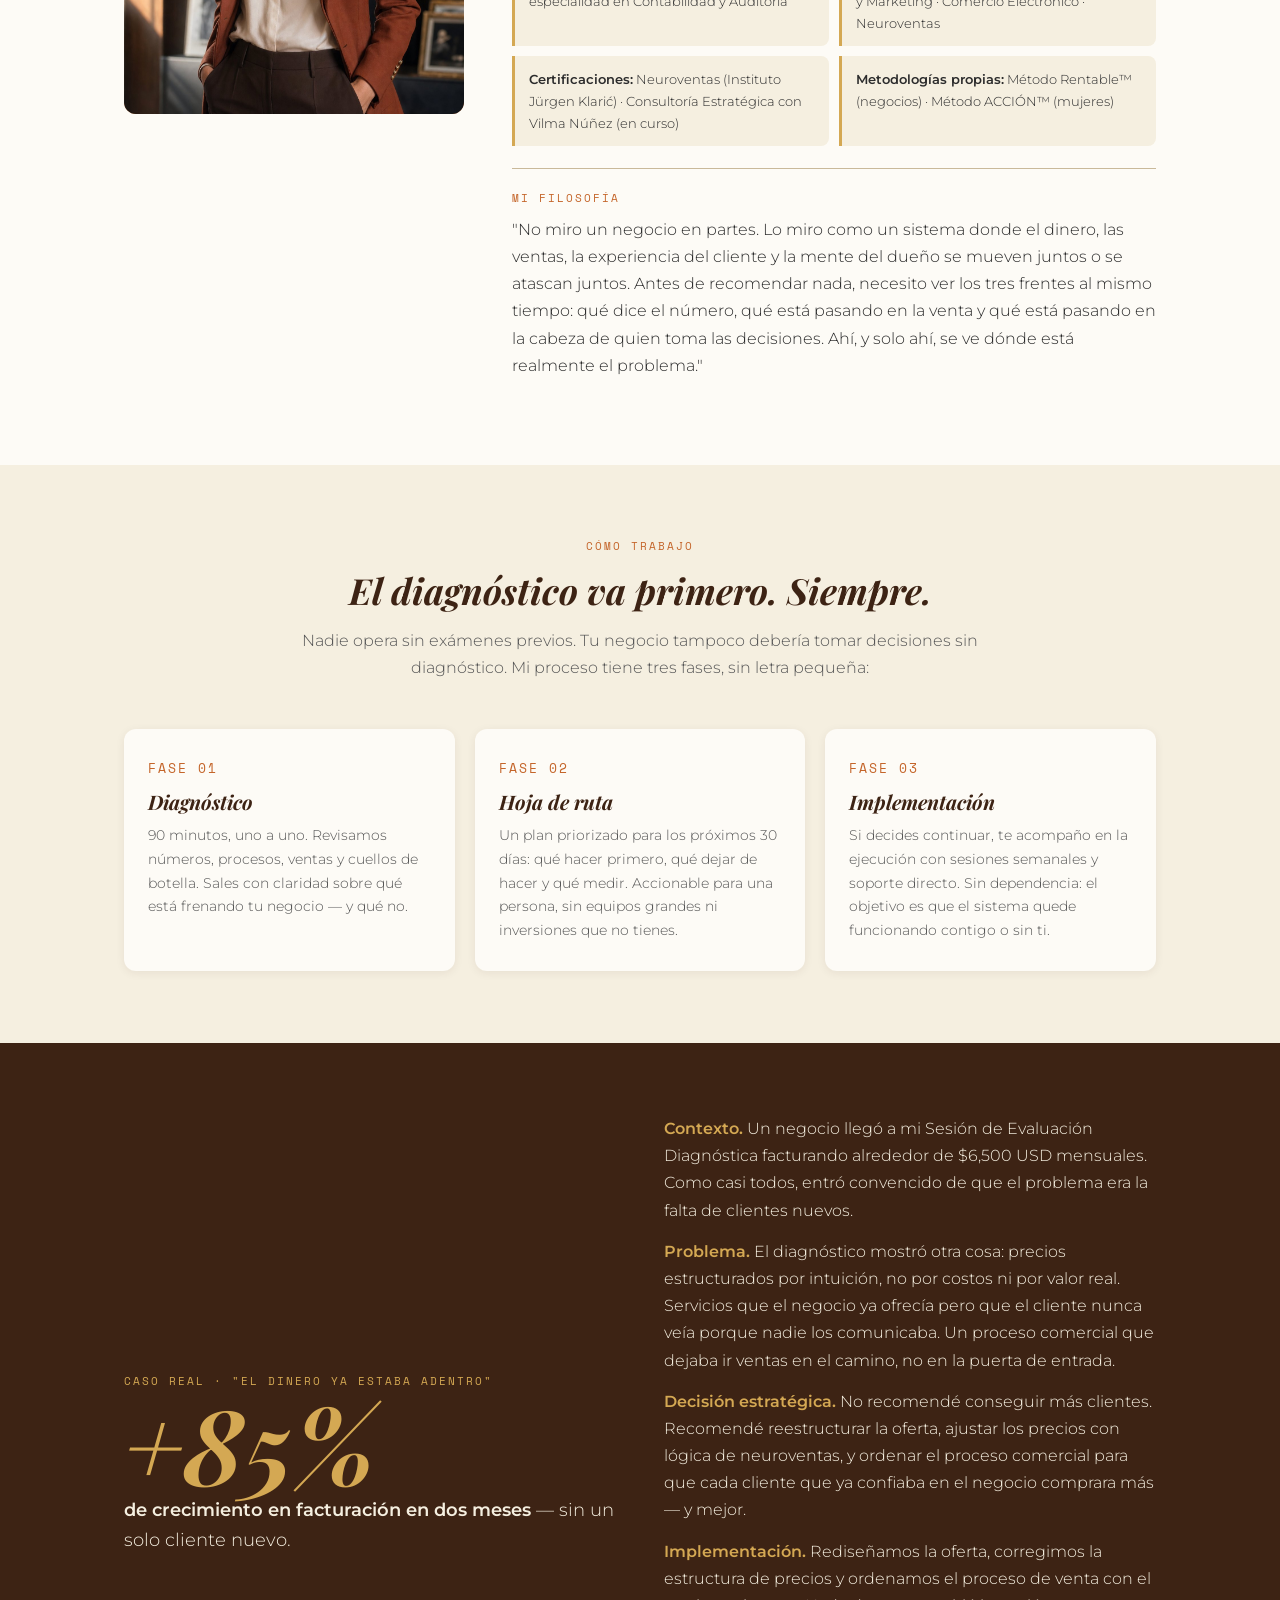
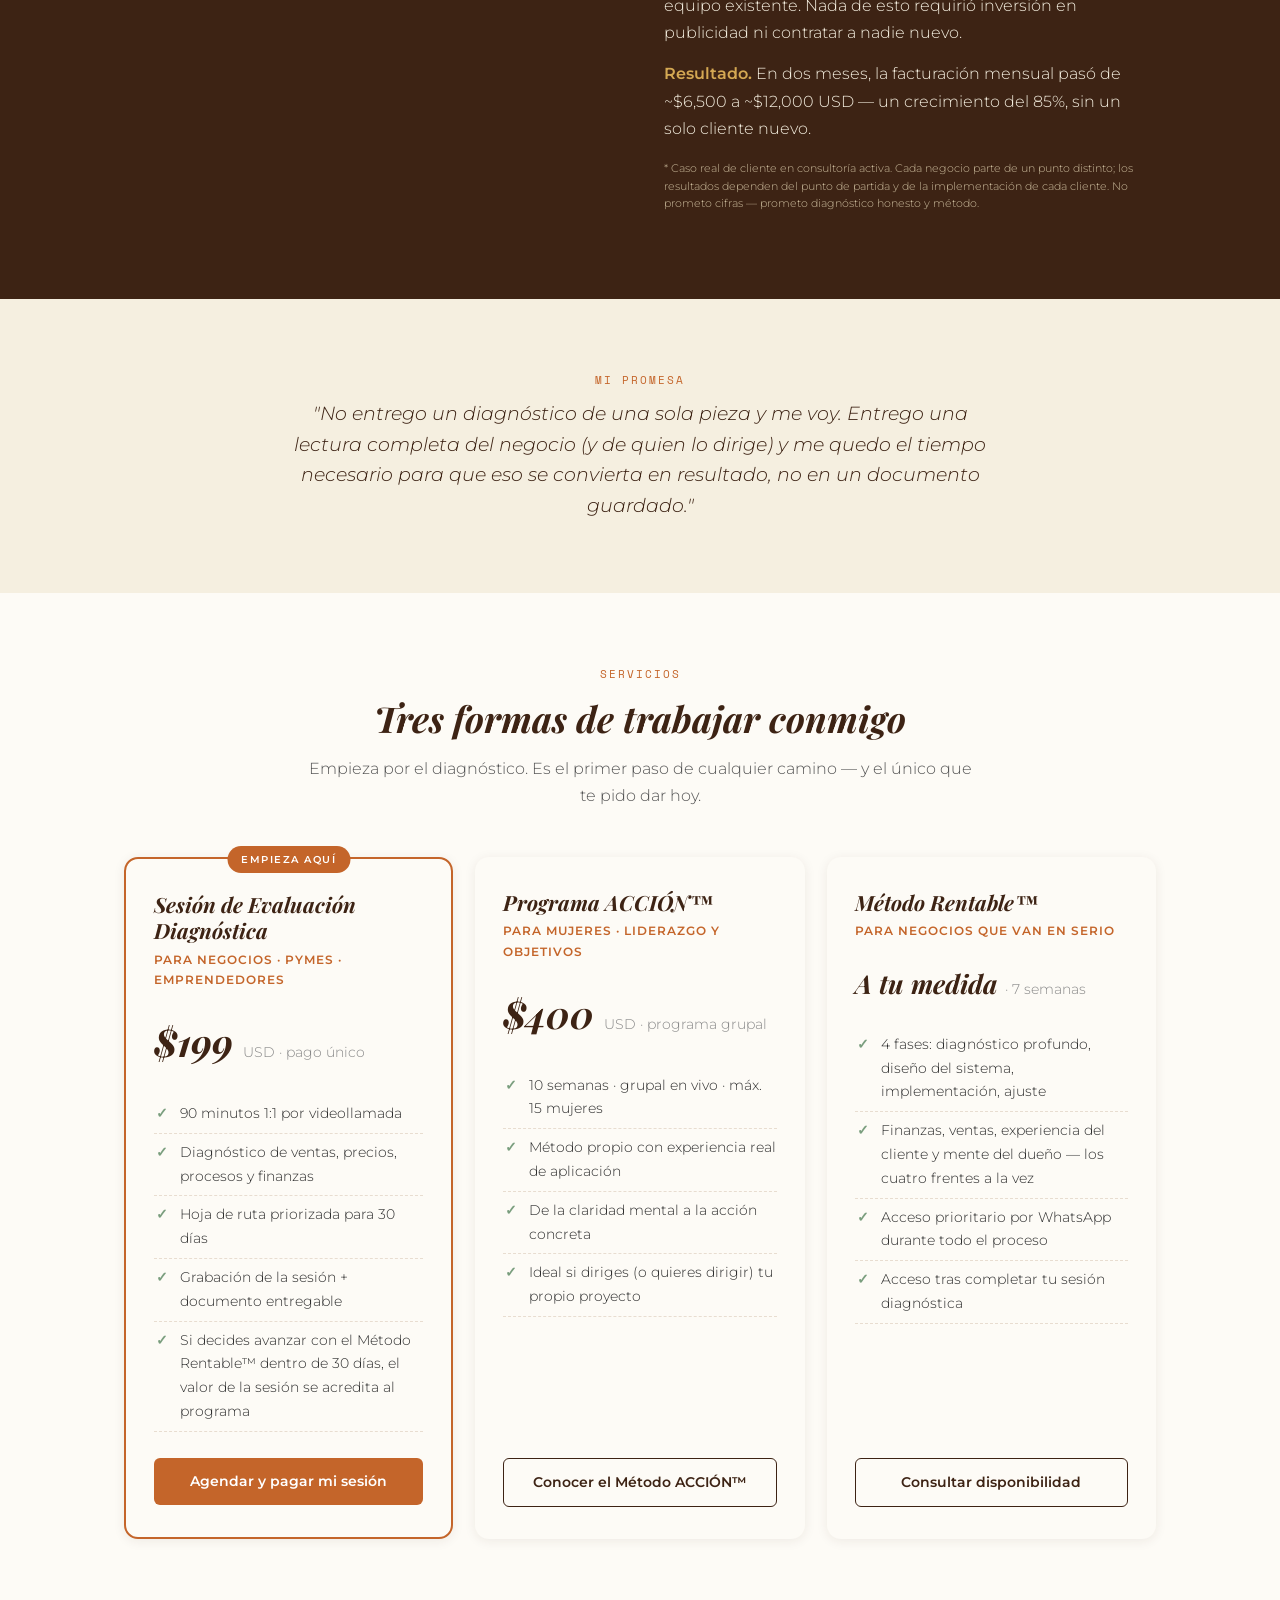
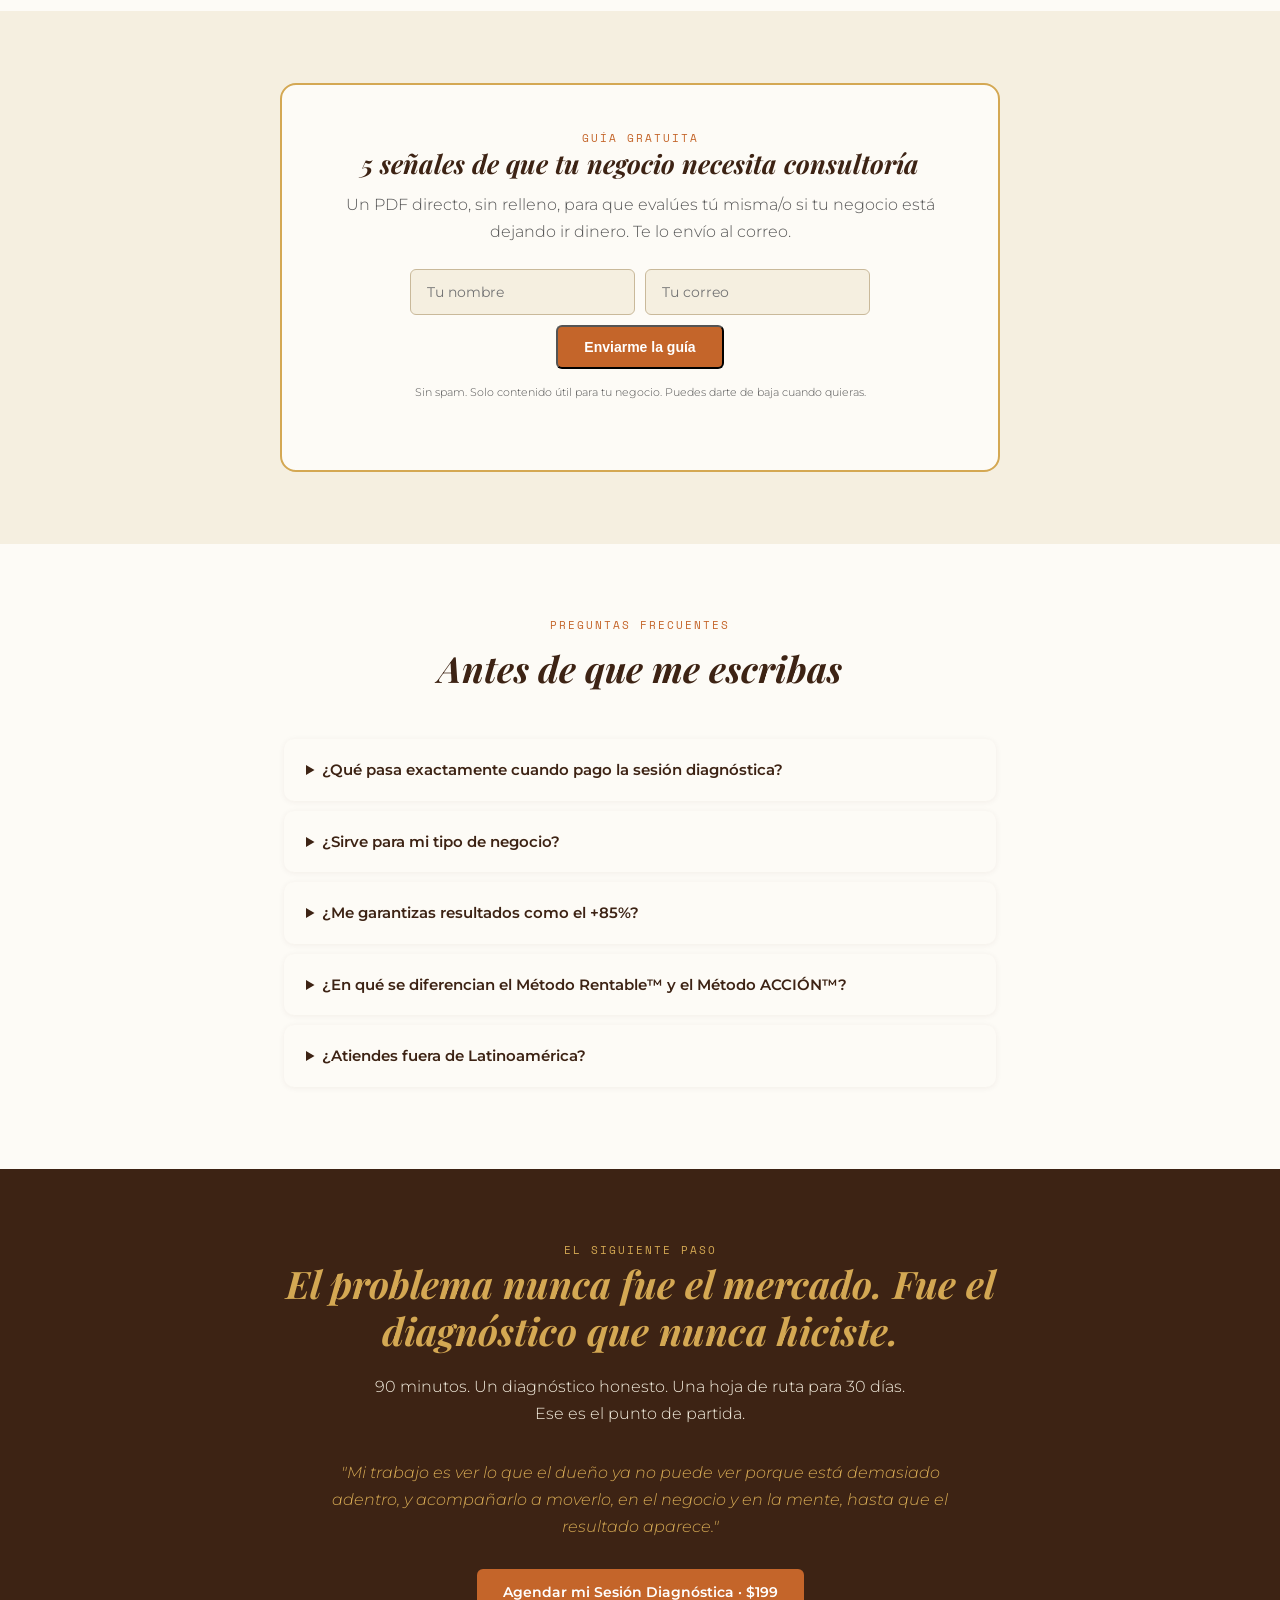
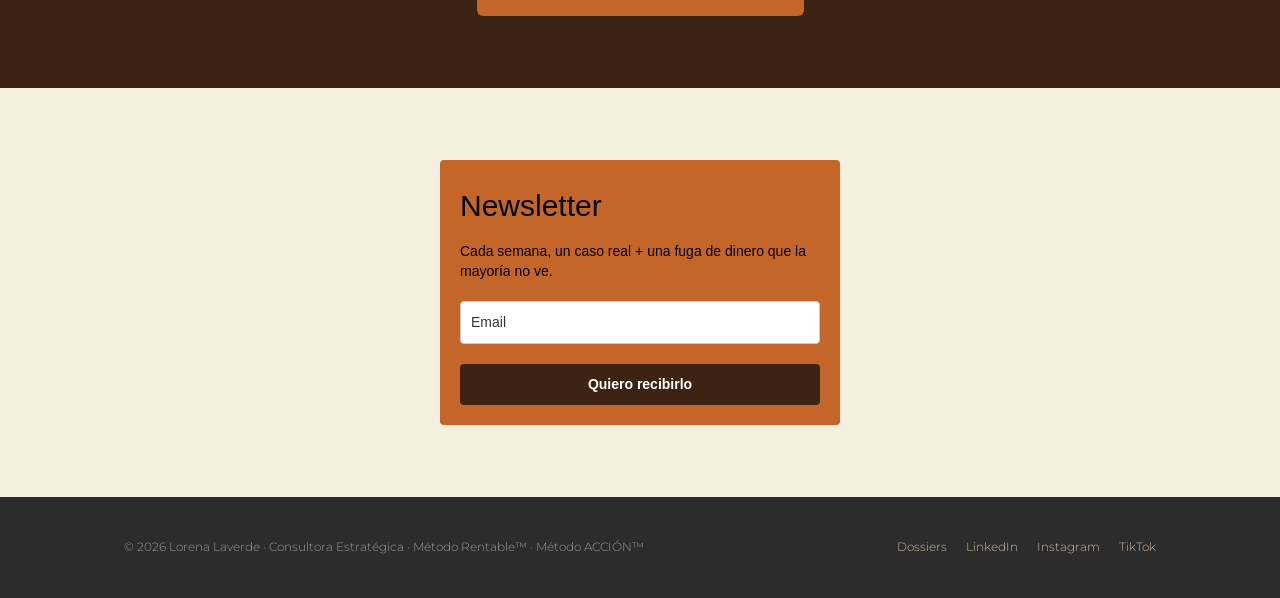
==== commit 8c918c7c: "Pagina Dossiers, menu, sitemap y SEO" ====
--- a/lorena-laverde-web/index.html
+++ b/lorena-laverde-web/index.html
@@ -34,7 +34,7 @@
 <!-- ══════════ SEO ══════════ -->
 <title>Lorena Laverde · Consultora Estratégica para Pymes y Emprendedores en Latinoamérica</title>
 <meta name="description" content="Consultoría empresarial con 21 años de experiencia real: 13 en el mundo corporativo y 8 construyendo, escalando y vendiendo mi propio negocio. Sesión de Evaluación Diagnóstica de 90 minutos para pymes y emprendedores de LATAM.">
-<meta name="keywords" content="consultora empresarial, consultoría para pymes, consultoría de negocios latinoamérica, diagnóstico de negocio, estrategia empresarial, Lorena Laverde, Método Rentable, Método ACCIÓN">
+<meta name="keywords" content="consultora estratégica, consultoría estratégica para pymes, consultoría de negocios latinoamérica, diagnóstico de negocio, estrategia empresarial, Lorena Laverde, Método Rentable, Método ACCIÓN">
 <link rel="canonical" href="https://lorenalaverde.com/">
 <meta name="robots" content="index, follow">
 
@@ -694,6 +694,7 @@
       <a href="#servicios">Servicios</a>
       <a href="test.html">Test gratuito</a>
       <a href="metodo/metodo-accion.html">Método ACCIÓN™</a>
+      <a href="dossiers.html">Dossiers</a>
       <a href="#faq">Preguntas</a>
       <a class="btn small" href="#servicios">Agenda tu diagnóstico</a>
     </div>
@@ -999,6 +1000,7 @@
   <div class="foot">
     <div>© 2026 Lorena Laverde · Consultora Estratégica · Método Rentable™ · Método ACCIÓN™</div>
     <div>
+      <a href="dossiers.html">Dossiers</a>
       <a href="https://www.linkedin.com/in/lorenalaverde" rel="noopener">LinkedIn</a>
       <a href="https://www.instagram.com/lorenalaverdeofficial" rel="noopener">Instagram</a>
       <a href="https://www.tiktok.com/@lorenalaverdeofficial" rel="noopener">TikTok</a>
